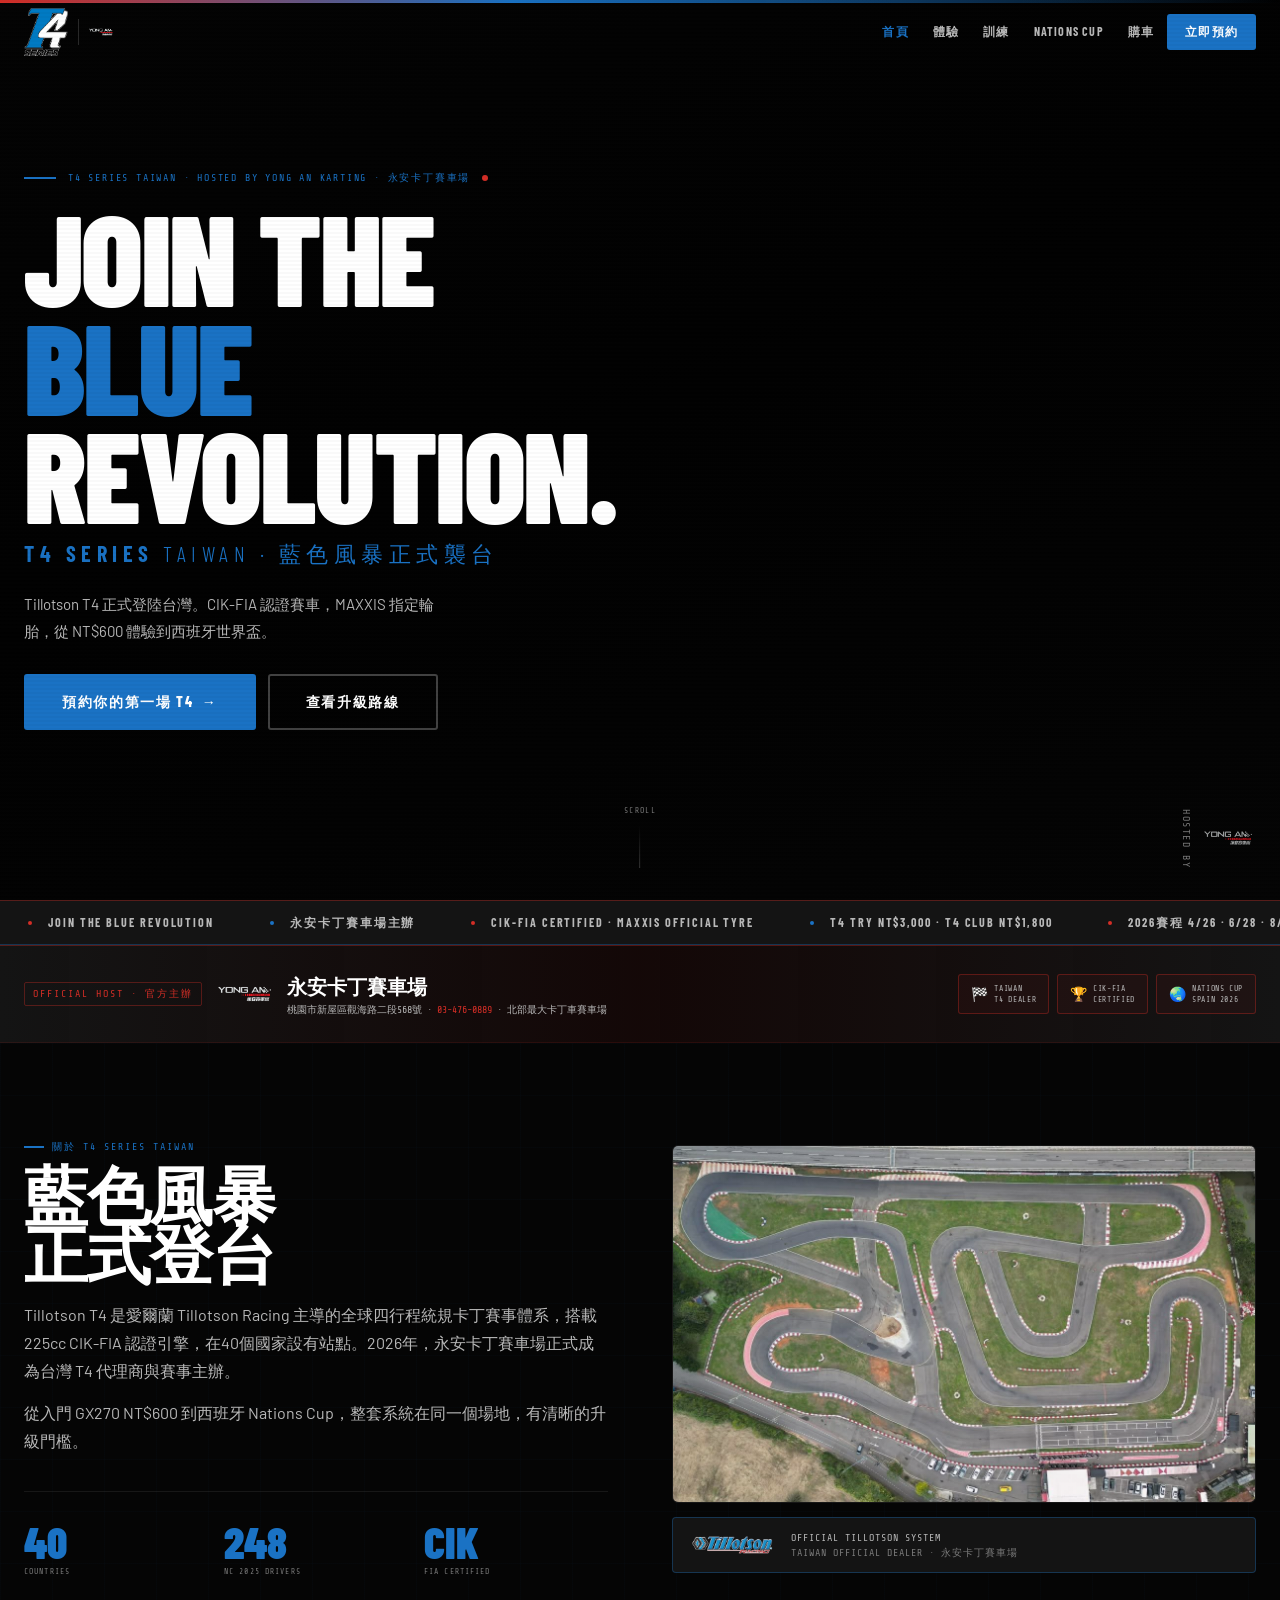
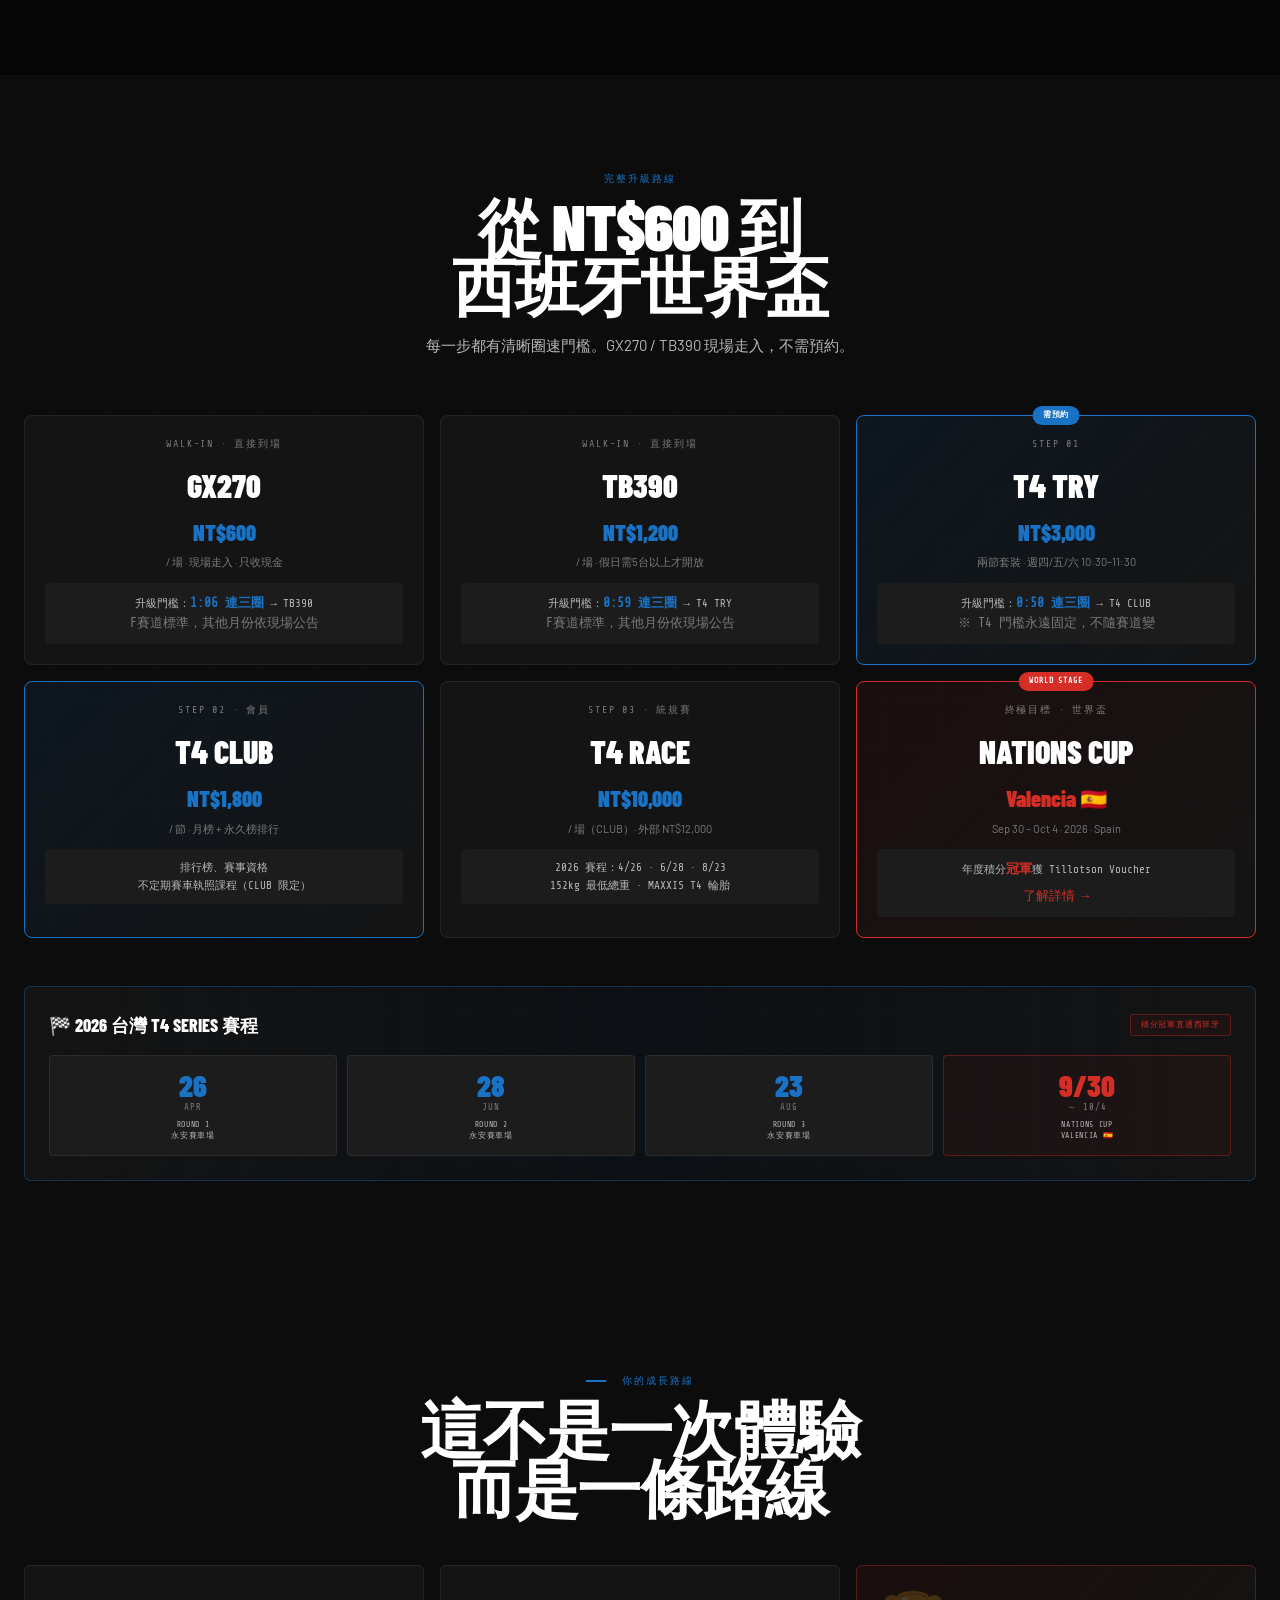
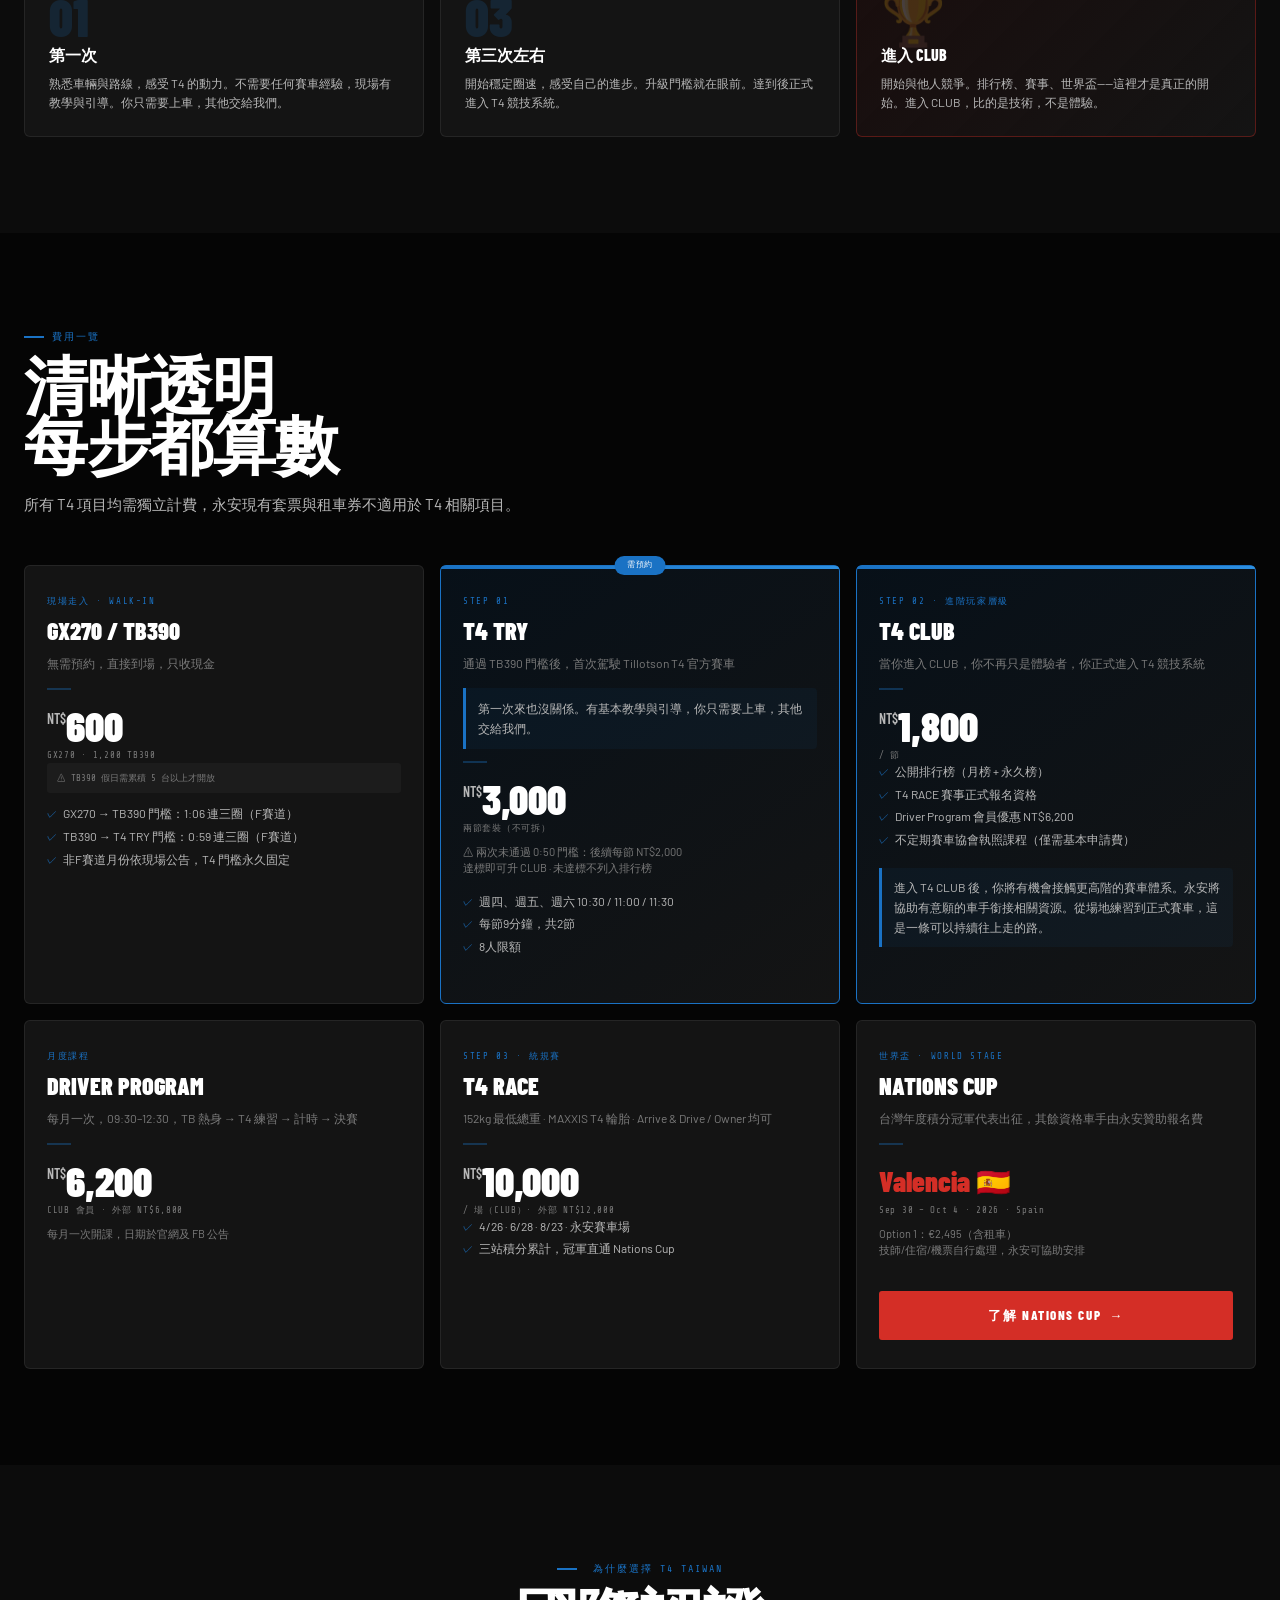
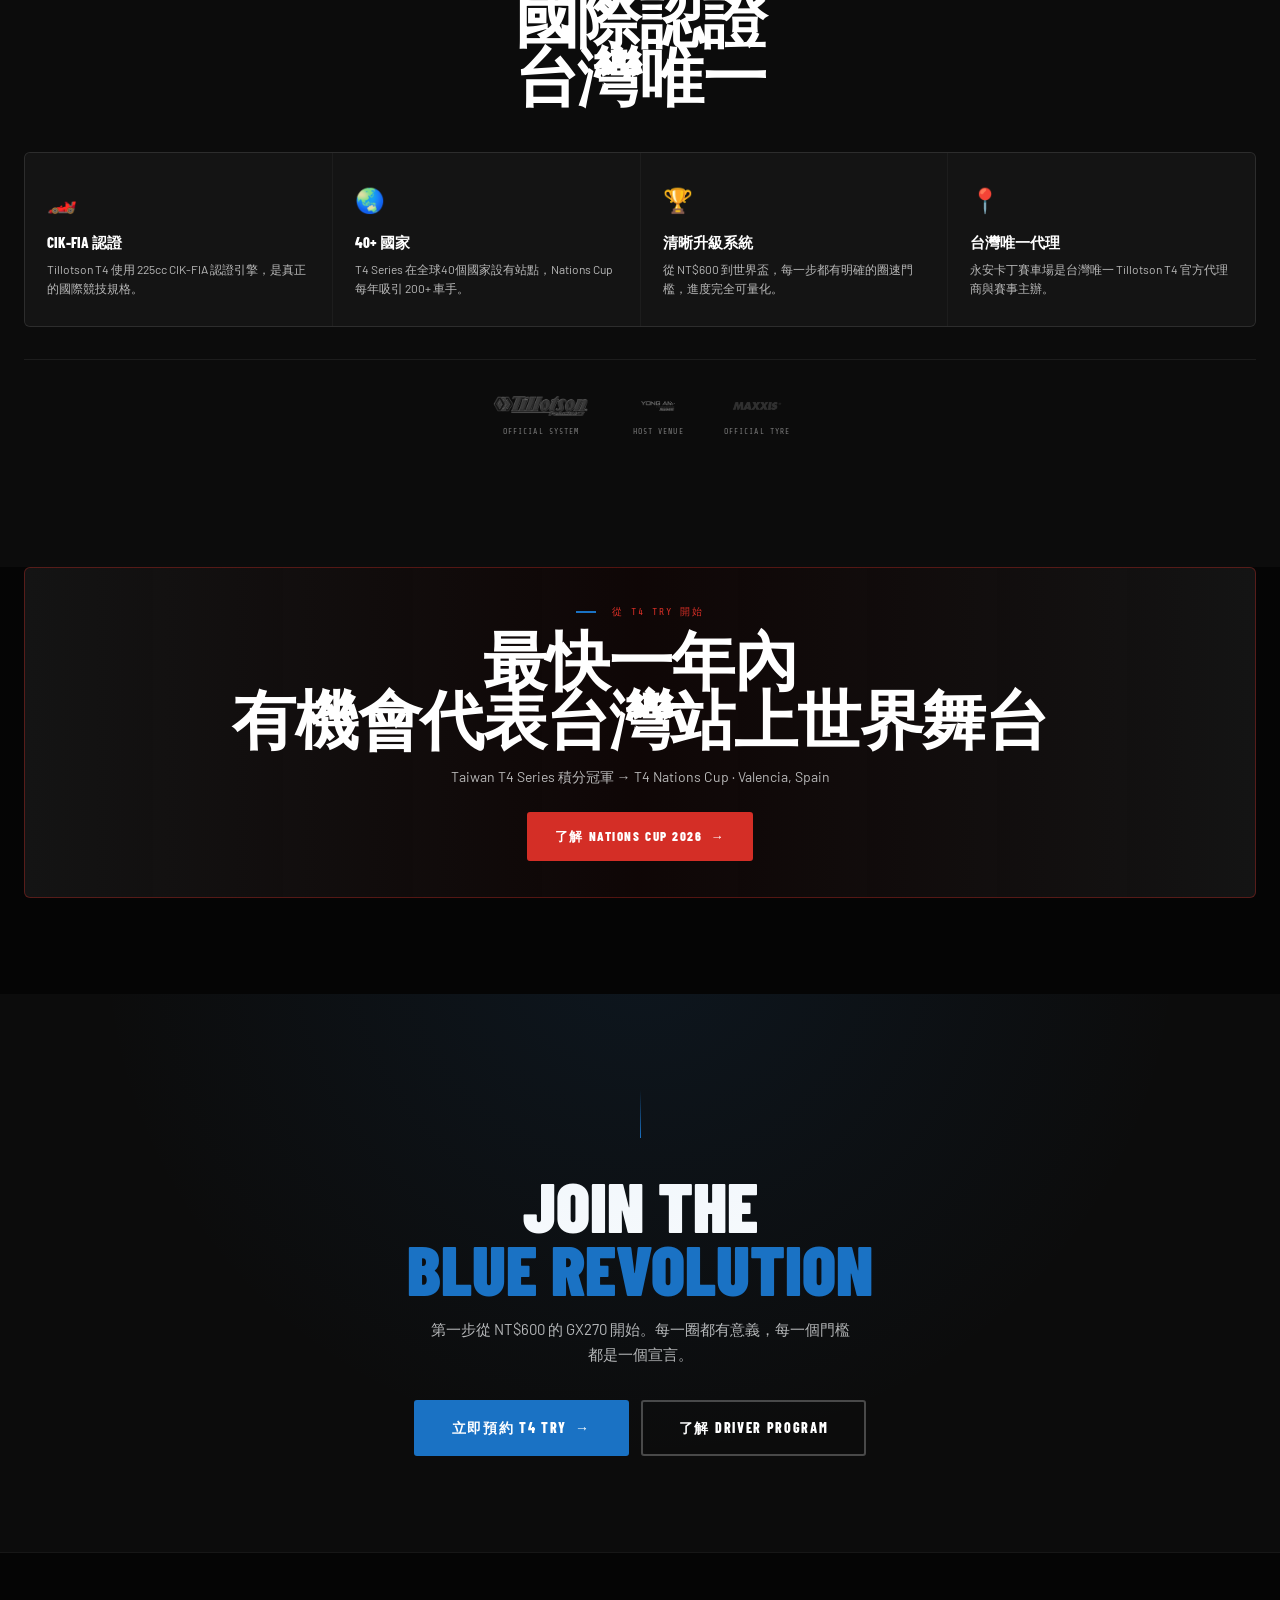
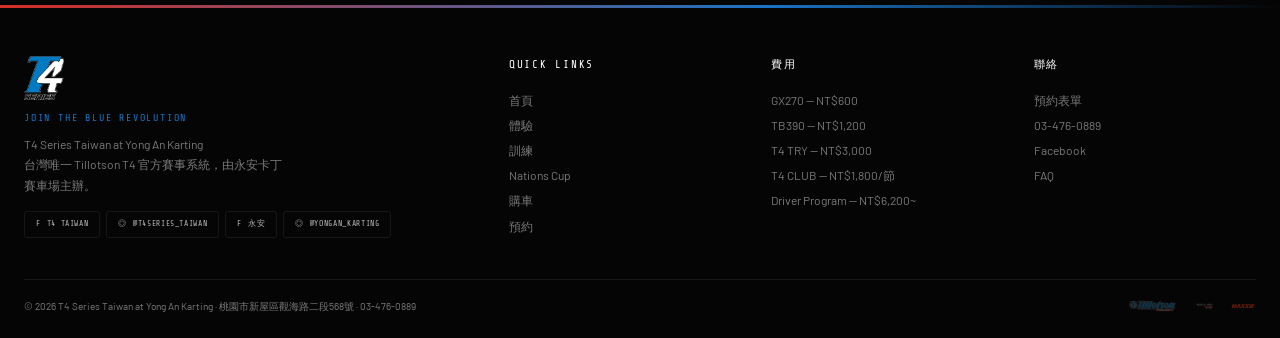
==== index.html @ 6c2631f3 "fix: improve text readability in index.html (font-size and line-height)" ====
<!DOCTYPE html> 
<html lang="zh-TW">
<head>
<meta charset="UTF-8"/>
<meta name="viewport" content="width=device-width,initial-scale=1.0"/>
<title>T4 Series Taiwan at Yong An Karting | Join the Blue Revolution</title>
<meta name="description" content="台灣唯一 Tillotson T4 官方卡丁車賽事系統，永安卡丁賽車場主辦。T4 TRY NT$3,000、T4 CLUB NT$1,800、T4 RACE 統規賽。CIK-FIA 認證，MAXXIS 指定輪胎。"/>
<meta property="og:title" content="T4 Series Taiwan | Join the Blue Revolution"/>
<meta property="og:description" content="Tillotson T4 官方卡丁車賽事系統，永安卡丁賽車場主辦。T4 TRY NT$3,000、T4 CLUB NT$1,800，三站積分冠軍直通西班牙 Nations Cup。"/>
<meta property="og:image" content="https://willysullen.github.io/T4Series-Taiwan/og-image.jpg"/>
<meta property="og:image:width" content="1280"/>
<meta property="og:image:height" content="640"/>
<meta property="og:url" content="https://willysullen.github.io/T4Series-Taiwan/"/>
<meta property="og:type" content="website"/>
<meta name="twitter:card" content="summary_large_image"/>
<meta name="twitter:image" content="https://willysullen.github.io/T4Series-Taiwan/og-image.jpg"/>
<link rel="stylesheet" href="style.css"/> 
</head>
<body>

<!-- NAV -->
<nav class="navbar" id="navbar">
  <div class="container nav-inner">
    <a href="index.html" class="nav-logo">
      <img src="t4-logo.png" alt="T4 Series"/>
      <div class="nav-logo-sep"></div>
      <div class="nav-logo-host"><img src="yongan_logo_inverted_keep_red.png" alt="Yong An"/></div>
    </a>
    <div class="nav-links">
      <a href="index.html" class="active">首頁</a>
      <a href="experience.html">體驗</a>
      <a href="academy.html">訓練</a>
      <a href="nationscup.html">Nations Cup</a>
      <a href="ownership.html">購車</a>
      <a href="contact.html" class="nav-cta">立即預約</a>
    </div>
    <button class="nav-hamburger" id="hamburger" aria-label="選單"><span></span><span></span><span></span></button>
  </div>
</nav>
<nav class="nav-mobile" id="nav-mobile">
  <a href="index.html">首頁 Home</a>
  <a href="experience.html">體驗 Experience</a>
  <a href="academy.html">訓練 Academy</a>
  <a href="nationscup.html">Nations Cup 🌏</a>
  <a href="ownership.html">購車 Ownership</a>
  <a href="contact.html" style="color:var(--blue)">立即預約 →</a>
  <div class="nav-mobile-partner">
    <img src="tillotson-logo.png" alt="Tillotson"/>
    <img src="yongan_logo_inverted_keep_red.png" alt="Yong An"/>
  </div>
</nav>

<!-- HERO -->
<section class="hero">
  <div class="hero-video-wrap">
    <iframe src="https://www.youtube.com/embed/eKnzy0lJiOk?autoplay=1&mute=1&loop=1&playlist=eKnzy0lJiOk&controls=0&showinfo=0&modestbranding=1&rel=0&iv_load_policy=3&disablekb=1&playsinline=1" allow="autoplay; encrypted-media" allowfullscreen title="T4 Series Taiwan"></iframe>
  </div>
  <div class="hero-overlay"></div>
  <div class="hero-line-top"></div>
  <div class="hero-content">
    <div class="hero-eyebrow">
      <div class="hero-eyebrow-line"></div>
      <div class="hero-eyebrow-text">T4 Series Taiwan · Hosted by Yong An Karting · 永安卡丁賽車場</div>
      <div class="hero-eyebrow-dot"></div>
    </div>
    <h1>Join the<br><span class="text-blue">Blue</span><br>Revolution.</h1>
    <div class="hero-slogan"><strong>T4 Series</strong> Taiwan · 藍色風暴正式襲台</div>
    <p class="hero-sub">Tillotson T4 正式登陸台灣。CIK-FIA 認證賽車，MAXXIS 指定輪胎，從 NT$600 體驗到西班牙世界盃。</p>
    <div class="hero-cta">
      <a href="https://forms.gle/rHUpG8XHZ5UAVDtY7" target="_blank" rel="noopener" class="btn btn-primary btn-lg btn-arrow">預約你的第一場 T4</a>
      <a href="#ladder" class="btn btn-outline btn-lg">查看升級路線</a>
    </div>
  </div>
  <div class="hero-host">
    <div class="hero-host-label">HOSTED BY</div>
    <div class="hero-host-logo"><img src="yongan_logo_inverted_keep_red.png" alt="Yong An Karting"/></div>
  </div>
  <div class="hero-scroll"><span>Scroll</span><div class="scroll-line"></div></div>
</section>

<!-- MARQUEE -->
<div class="marquee-band">
  <div class="marquee-track">
    <span class="marquee-item"><span class="marquee-dot red"></span>Join the Blue Revolution</span>
    <span class="marquee-item"><span class="marquee-dot"></span>永安卡丁賽車場主辦</span>
    <span class="marquee-item"><span class="marquee-dot red"></span>CIK-FIA Certified · MAXXIS Official Tyre</span>
    <span class="marquee-item"><span class="marquee-dot"></span>T4 TRY NT$3,000 · T4 CLUB NT$1,800</span>
    <span class="marquee-item"><span class="marquee-dot red"></span>2026賽程 4/26 · 6/28 · 8/23</span>
    <span class="marquee-item"><span class="marquee-dot"></span>Nations Cup Spain Sep 30 – Oct 4</span>
    <span class="marquee-item"><span class="marquee-dot red"></span>Join the Blue Revolution</span>
    <span class="marquee-item"><span class="marquee-dot"></span>永安卡丁賽車場主辦</span>
    <span class="marquee-item"><span class="marquee-dot red"></span>CIK-FIA Certified · MAXXIS Official Tyre</span>
    <span class="marquee-item"><span class="marquee-dot"></span>T4 TRY NT$3,000 · T4 CLUB NT$1,800</span>
    <span class="marquee-item"><span class="marquee-dot red"></span>2026賽程 4/26 · 6/28 · 8/23</span>
    <span class="marquee-item"><span class="marquee-dot"></span>Nations Cup Spain Sep 30 – Oct 4</span>
  </div>
</div>

<!-- HOST BAND -->
<div class="host-band">
  <div class="container">
    <div class="host-band-inner">
      <div class="host-band-left">
        <div class="host-band-tag">Official Host · 官方主辦</div>
        <div class="host-band-logo"><img src="yongan_logo_inverted_keep_red.png" alt="Yong An Karting"/></div>
        <div>
          <div class="host-band-info-name">永安卡丁賽車場</div>
          <div class="host-band-info-sub">桃園市新屋區觀海路二段568號 · <a href="tel:034760889">03-476-0889</a> · 北部最大卡丁車賽車場</div>
        </div>
      </div>
      <div class="host-badges">
        <div class="host-badge"><span class="host-badge-icon">🏁</span><div class="host-badge-text">Taiwan<br>T4 Dealer</div></div>
        <div class="host-badge"><span class="host-badge-icon">🏆</span><div class="host-badge-text">CIK-FIA<br>Certified</div></div>
        <div class="host-badge"><span class="host-badge-icon">🌏</span><div class="host-badge-text">Nations Cup<br>Spain 2026</div></div>
      </div>
    </div>
  </div>
</div>

<!-- ABOUT -->
<section class="section tech-bg" style="background:var(--black)">
  <div class="container">
    <div class="about-grid">
      <div class="reveal-left">
        <div class="section-label">關於 T4 Series Taiwan</div>
        <h2 class="section-title">藍色風暴<br>正式登台</h2>
        <p style="font-size:16px;color:var(--grey-lt);line-height:1.75;margin-bottom:14px">Tillotson T4 是愛爾蘭 Tillotson Racing 主導的全球四行程統規卡丁賽事體系，搭載 225cc CIK-FIA 認證引擎，在40個國家設有站點。2026年，永安卡丁賽車場正式成為台灣 T4 代理商與賽事主辦。</p>
        <p style="font-size:16px;color:var(--grey-lt);line-height:1.75">從入門 GX270 NT$600 到西班牙 Nations Cup，整套系統在同一個場地，有清晰的升級門檻。</p>
        <div class="about-stats">
          <div><div class="stat-num" data-count="40">0</div><div class="stat-label">Countries</div></div>
          <div><div class="stat-num" data-count="248">0</div><div class="stat-label">NC 2025 Drivers</div></div>
          <div><div class="stat-num">CIK</div><div class="stat-label">FIA Certified</div></div>
        </div>
      </div>
      <div class="about-visual reveal-right">
        <div class="track-frame">
          <img src="t4-track-aerial.png" alt="永安賽道空拍" loading="lazy"/>
          <div class="track-overlay"></div>
        </div>
        <div style="display:flex;align-items:center;gap:14px;margin-top:14px;padding:12px 16px;background:var(--dark-2);border:1px solid var(--bdr-b);border-radius:4px">
          <img src="tillotson-logo.png" alt="Tillotson" style="height:24px;width:auto;flex-shrink:0"/>
          <div style="font-family:var(--fm);font-size:10px;letter-spacing:.1em;text-transform:uppercase;color:var(--grey-lt);line-height:1.5">Official Tillotson System<br><span style="color:var(--grey)">Taiwan Official Dealer · 永安卡丁賽車場</span></div>
        </div>
      </div>
    </div>
  </div>
</section>

<!-- LADDER -->
<section class="ladder-section section tech-bg" id="ladder">
  <div class="container">
    <div class="ladder-header reveal">
      <div class="section-label">完整升級路線</div>
      <h2 class="section-title">從 NT$600 到<br>西班牙世界盃</h2>
      <p class="section-subtitle">每一步都有清晰圈速門檻。GX270 / TB390 現場走入，不需預約。</p>
    </div>

    <div class="ladder-grid">

      <div class="ladder-card reveal" data-delay="0">
        <div class="ladder-card-tag">Walk-in · 直接到場</div>
        <div class="ladder-card-name">GX270</div>
        <div class="ladder-card-price">NT$600</div>
        <div class="ladder-card-note">/ 場 · 現場走入 · 只收現金</div>
        <div class="ladder-card-threshold">
          升級門檻：<span class="val">1:06 連三圈</span> → TB390<br>
          <span style="font-size: 13px;color:var(--grey)">F賽道標準，其他月份依現場公告</span>
        </div>
      </div>

      <div class="ladder-card reveal" data-delay="80">
        <div class="ladder-card-tag">Walk-in · 直接到場</div>
        <div class="ladder-card-name">TB390</div>
        <div class="ladder-card-price">NT$1,200</div>
        <div class="ladder-card-note">/ 場 · 假日需5台以上才開放</div>
        <div class="ladder-card-threshold">
          升級門檻：<span class="val">0:59 連三圈</span> → T4 TRY<br>
          <span style="font-size: 13px;color:var(--grey)">F賽道標準，其他月份依現場公告</span>
        </div>
      </div>

      <div class="ladder-card featured reveal" data-delay="160">
        <div class="ladder-badge">需預約</div>
        <div class="ladder-card-tag">Step 01</div>
        <div class="ladder-card-name">T4 TRY</div>
        <div class="ladder-card-price">NT$3,000</div>
        <div class="ladder-card-note">兩節套裝 · 週四/五/六 10:30–11:30</div>
        <div class="ladder-card-threshold">
          升級門檻：<span class="val">0:50 連三圈</span> → T4 CLUB<br>
          <span style="font-size: 13px;color:var(--grey)">※ T4 門檻永遠固定，不隨賽道變</span>
        </div>
      </div>

      <div class="ladder-card featured reveal" data-delay="240">
        <div class="ladder-card-tag">Step 02 · 會員</div>
        <div class="ladder-card-name">T4 CLUB</div>
        <div class="ladder-card-price">NT$1,800</div>
        <div class="ladder-card-note">/ 節 · 月榜 + 永久榜排行</div>
        <div class="ladder-card-threshold">
          排行榜、賽事資格<br>
          不定期賽車執照課程（CLUB 限定）
        </div>
      </div>

      <div class="ladder-card reveal" data-delay="320">
        <div class="ladder-card-tag">Step 03 · 統規賽</div>
        <div class="ladder-card-name">T4 RACE</div>
        <div class="ladder-card-price">NT$10,000</div>
        <div class="ladder-card-note">/ 場（CLUB）· 外部 NT$12,000</div>
        <div class="ladder-card-threshold">
          2026 賽程：4/26 · 6/28 · 8/23<br>
          152kg 最低總重 · MAXXIS T4 輪胎
        </div>
      </div>

      <div class="ladder-card champion reveal" data-delay="400">
        <div class="ladder-badge">World Stage</div>
        <div class="ladder-card-tag">終極目標 · 世界盃</div>
        <div class="ladder-card-name">Nations Cup</div>
        <div class="ladder-card-price">Valencia 🇪🇸</div>
        <div class="ladder-card-note">Sep 30 – Oct 4 · 2026 · Spain</div>
        <div class="ladder-card-threshold">
          年度積分<span class="val">冠軍</span>獲 Tillotson Voucher<br>
          <a href="nationscup.html" style="color:var(--red);font-size: 13px;margin-top:6px;display:inline-block">了解詳情 →</a>
        </div>
      </div>

    </div>

    <!-- Race dates -->
    <div class="race-dates-band reveal">
      <div class="race-dates-head">
        <div class="race-dates-title">🏁 2026 台灣 T4 Series 賽程</div>
        <div class="race-dates-badge">積分冠軍直通西班牙</div>
      </div>
      <div class="race-dates-row">
        <div class="rdc"><div class="rdc-num">26</div><div class="rdc-month">APR</div><div class="rdc-label">Round 1<br>永安賽車場</div></div>
        <div class="rdc"><div class="rdc-num">28</div><div class="rdc-month">JUN</div><div class="rdc-label">Round 2<br>永安賽車場</div></div>
        <div class="rdc"><div class="rdc-num">23</div><div class="rdc-month">AUG</div><div class="rdc-label">Round 3<br>永安賽車場</div></div>
        <div class="rdc world"><div class="rdc-num">9/30</div><div class="rdc-month">～ 10/4</div><div class="rdc-label">Nations Cup<br>Valencia 🇪🇸</div></div>
      </div>
    </div>
  </div>
</section>

<!-- GROWTH PATH -->
<section class="section" style="background:var(--dark)">
  <div class="container">
    <div class="reveal" style="text-align:center;margin-bottom:48px">
      <div class="section-label" style="justify-content:center"><span></span>你的成長路線</div>
      <h2 class="section-title">這不是一次體驗<br>而是一條路線</h2>
    </div>
    <div class="growth-grid reveal">
      <div class="growth-card">
        <div class="growth-num">01</div>
        <div class="growth-title">第一次</div>
        <div class="growth-text">熟悉車輛與路線，感受 T4 的動力。不需要任何賽車經驗，現場有教學與引導。你只需要上車，其他交給我們。</div>
      </div>
      <div class="growth-card">
        <div class="growth-num">03</div>
        <div class="growth-title">第三次左右</div>
        <div class="growth-text">開始穩定圈速，感受自己的進步。升級門檻就在眼前。達到後正式進入 T4 競技系統。</div>
      </div>
      <div class="growth-card red-card">
        <div class="growth-num red">🏆</div>
        <div class="growth-title">進入 CLUB</div>
        <div class="growth-text">開始與他人競爭。排行榜、賽事、世界盃——這裡才是真正的開始。進入 CLUB，比的是技術，不是體驗。</div>
      </div>
    </div>
  </div>
</section>

<!-- PRICING -->
<section class="section" style="background:var(--black)" id="pricing">
  <div class="container">
    <div class="reveal">
      <div class="section-label">費用一覽</div>
      <h2 class="section-title">清晰透明<br>每步都算數</h2>
      <p class="section-subtitle">所有 T4 項目均需獨立計費，永安現有套票與租車券不適用於 T4 相關項目。</p>
    </div>

    <div class="pricing-grid">

      <!-- Walk-in -->
      <div class="price-card reveal">
        <div class="price-tier">現場走入 · Walk-in</div>
        <div class="price-name">GX270 / TB390</div>
        <div class="price-desc">無需預約，直接到場，只收現金</div>
        <div class="price-divider"></div>
        <div><span class="price-cur">NT$</span><span class="price-amount">600</span></div>
        <div class="price-per">GX270 · 1,200 TB390</div>
        <div class="walkin-note">⚠ TB390 假日需累積 5 台以上才開放</div>
        <ul class="price-list">
          <li>GX270 → TB390 門檻：1:06 連三圈（F賽道）</li>
          <li>TB390 → T4 TRY 門檻：0:59 連三圈（F賽道）</li>
          <li>非F賽道月份依現場公告，T4 門檻永久固定</li>
        </ul>
      </div>

      <!-- T4 TRY -->
      <div class="price-card featured reveal" data-delay="80">
        <div class="price-badge">需預約</div>
        <div class="price-tier">Step 01</div>
        <div class="price-name">T4 TRY</div>
        <div class="price-desc">通過 TB390 門檻後，首次駕駛 Tillotson T4 官方賽車</div>
        <div style="padding:10px 12px;background:rgba(26,114,196,.06);border-left:3px solid var(--blue);border-radius:0 4px 4px 0;margin-bottom:12px;font-size:12px;color:var(--grey-lt);line-height:1.7">
          第一次來也沒關係。有基本教學與引導，你只需要上車，其他交給我們。
        </div>
        <div class="price-divider"></div>
        <div><span class="price-cur">NT$</span><span class="price-amount">3,000</span></div>
        <div class="price-per">兩節套裝（不可拆）</div>
        <div class="price-note">⚠ 兩次未通過 0:50 門檻：後續每節 NT$2,000<br>達標即可升 CLUB · 未達標不列入排行榜</div>
        <ul class="price-list">
          <li>週四、週五、週六 10:30 / 11:00 / 11:30</li>
          <li>每節9分鐘，共2節</li>
          <li>8人限額</li>
        </ul>
      </div>

      <!-- T4 CLUB -->
      <div class="price-card featured reveal" data-delay="160">
        <div class="price-tier">Step 02 · 進階玩家層級</div>
        <div class="price-name">T4 CLUB</div>
        <div class="price-desc">當你進入 CLUB，你不再只是體驗者，你正式進入 T4 競技系統</div>
        <div class="price-divider"></div>
        <div><span class="price-cur">NT$</span><span class="price-amount">1,800</span></div>
        <div class="price-per">/ 節</div>
        <ul class="price-list">
          <li>公開排行榜（月榜 + 永久榜）</li>
          <li>T4 RACE 賽事正式報名資格</li>
          <li>Driver Program 會員優惠 NT$6,200</li>
          <li>不定期賽車協會執照課程（僅需基本申請費）</li>
        </ul>
        <div style="padding:10px 12px;background:rgba(26,114,196,.06);border-left:3px solid var(--blue);border-radius:0 4px 4px 0;font-size:12px;color:var(--grey-lt);line-height:1.65">
          進入 T4 CLUB 後，你將有機會接觸更高階的賽車體系。永安將協助有意願的車手銜接相關資源。從場地練習到正式賽車，這是一條可以持續往上走的路。
        </div>
      </div>

      <!-- Driver Program -->
      <div class="price-card reveal" data-delay="0">
        <div class="price-tier">月度課程</div>
        <div class="price-name">Driver Program</div>
        <div class="price-desc">每月一次，09:30–12:30，TB 熱身 → T4 練習 → 計時 → 決賽</div>
        <div class="price-divider"></div>
        <div><span class="price-cur">NT$</span><span class="price-amount">6,200</span></div>
        <div class="price-per">CLUB 會員 · 外部 NT$6,800</div>
        <div class="price-note">每月一次開課，日期於官網及 FB 公告</div>
      </div>

      <!-- T4 RACE -->
      <div class="price-card reveal" data-delay="80">
        <div class="price-tier">Step 03 · 統規賽</div>
        <div class="price-name">T4 RACE</div>
        <div class="price-desc">152kg 最低總重 · MAXXIS T4 輪胎 · Arrive & Drive / Owner 均可</div>
        <div class="price-divider"></div>
        <div><span class="price-cur">NT$</span><span class="price-amount">10,000</span></div>
        <div class="price-per">/ 場（CLUB）· 外部 NT$12,000</div>
        <ul class="price-list">
          <li>4/26 · 6/28 · 8/23 · 永安賽車場</li>
          <li>三站積分累計，冠軍直通 Nations Cup</li>
        </ul>
      </div>

      <!-- Nations Cup -->
      <div class="price-card champion reveal" data-delay="160">
        <div class="price-tier">世界盃 · World Stage</div>
        <div class="price-name">Nations Cup</div>
        <div class="price-desc">台灣年度積分冠軍代表出征，其餘資格車手由永安贊助報名費</div>
        <div class="price-divider"></div>
        <div style="font-family:var(--fd);font-size:28px;font-weight:900;color:var(--red)">Valencia 🇪🇸</div>
        <div class="price-per">Sep 30 – Oct 4 · 2026 · Spain</div>
        <div class="price-note">Option 1：€2,495（含租車）<br>技師/住宿/機票自行處理，永安可協助安排</div>
        <a href="nationscup.html" class="btn btn-red btn-arrow" style="margin-top:16px;width:100%;justify-content:center">了解 Nations Cup</a>
      </div>

    </div>
  </div>
</section>

<!-- TRUST -->
<section class="section" style="background:var(--dark)">
  <div class="container">
    <div class="reveal" style="text-align:center;margin-bottom:16px">
      <div class="section-label" style="justify-content:center"><span></span>為什麼選擇 T4 Taiwan</div>
      <h2 class="section-title">國際認證<br>台灣唯一</h2>
    </div>
    <div class="trust-grid reveal">
      <div class="trust-item">
        <div class="trust-icon">🏎️</div>
        <div class="trust-title">CIK-FIA 認證</div>
        <div class="trust-text">Tillotson T4 使用 225cc CIK-FIA 認證引擎，是真正的國際競技規格。</div>
      </div>
      <div class="trust-item">
        <div class="trust-icon">🌏</div>
        <div class="trust-title">40+ 國家</div>
        <div class="trust-text">T4 Series 在全球40個國家設有站點，Nations Cup 每年吸引 200+ 車手。</div>
      </div>
      <div class="trust-item">
        <div class="trust-icon">🏆</div>
        <div class="trust-title">清晰升級系統</div>
        <div class="trust-text">從 NT$600 到世界盃，每一步都有明確的圈速門檻，進度完全可量化。</div>
      </div>
      <div class="trust-item">
        <div class="trust-icon">📍</div>
        <div class="trust-title">台灣唯一代理</div>
        <div class="trust-text">永安卡丁賽車場是台灣唯一 Tillotson T4 官方代理商與賽事主辦。</div>
      </div>
    </div>
    <div class="trust-logos-row reveal">
      <div class="tl-item"><img src="tillotson-logo.png" alt="Tillotson"/><div class="tl-item-label">Official System</div></div>
      <div class="tl-item"><img src="yongan_logo_inverted_keep_red.png" alt="Yong An"/><div class="tl-item-label">Host Venue</div></div>
      <div class="tl-item"><img src="maxxis-logo.png" alt="Maxxis"/><div class="tl-item-label">Official Tyre</div></div>
    </div>
  </div>
</section>

<!-- NC MOTIVATION -->
<section class="section" style="background:var(--black);padding-top:0">
  <div class="container">
    <div style="text-align:center;padding:36px 24px;background:linear-gradient(90deg,var(--dark-2),rgba(212,46,38,.05),var(--dark-2));border:1px solid var(--bdr-r);border-radius:6px" class="reveal">
      <div class="section-label" style="justify-content:center;color:var(--red)"><span></span>從 T4 TRY 開始</div>
      <h2 class="section-title">最快一年內<br>有機會代表台灣站上世界舞台</h2>
      <p style="font-size:14px;color:var(--grey-lt);margin-bottom:24px">Taiwan T4 Series 積分冠軍 → T4 Nations Cup · Valencia, Spain</p>
      <a href="nationscup.html" class="btn btn-red btn-arrow">了解 Nations Cup 2026</a>
    </div>
  </div>
</section>

<!-- FINAL CTA -->
<section class="final-cta section">
  <div class="container">
    <div class="final-cta-top"></div>
    <div class="reveal">
      <h2>Join the<br><span class="text-blue">Blue Revolution</span></h2>
      <p>第一步從 NT$600 的 GX270 開始。每一圈都有意義，每一個門檻都是一個宣言。</p>
      <div class="final-cta-btns">
        <a href="https://forms.gle/rHUpG8XHZ5UAVDtY7" target="_blank" rel="noopener" class="btn btn-primary btn-lg btn-arrow">立即預約 T4 TRY</a>
        <a href="academy.html" class="btn btn-outline btn-lg">了解 Driver Program</a>
      </div>
    </div>
  </div>
</section>

<!-- FOOTER -->
<footer>
  <div class="footer-topbar"></div>
  <div class="container">
    <div class="footer-grid">
      <div class="footer-brand">
        <img src="t4-logo.png" alt="T4 Series"/>
        <div class="footer-slogan">JOIN THE BLUE REVOLUTION</div>
        <p>T4 Series Taiwan at Yong An Karting<br>台灣唯一 Tillotson T4 官方賽事系統，由永安卡丁賽車場主辦。</p>
        <div class="footer-socials">
          <a href="https://www.facebook.com/profile.php?id=61577334663302" class="social-btn" target="_blank" rel="noopener"><span>f</span> T4 Taiwan</a>
          <a href="https://www.instagram.com/t4series_taiwan/" class="social-btn" target="_blank" rel="noopener"><span>◎</span> @t4series_taiwan</a>
          <a href="https://www.facebook.com/Taoyuan.Yongan.Kart/" class="social-btn red" target="_blank" rel="noopener"><span>f</span> 永安</a>
          <a href="https://www.instagram.com/yongan_karting/" class="social-btn red" target="_blank" rel="noopener"><span>◎</span> @yongan_karting</a>
        </div>
      </div>
      <div class="footer-col">
        <div class="footer-col-title">Quick Links</div>
        <a href="index.html">首頁</a>
        <a href="experience.html">體驗</a>
        <a href="academy.html">訓練</a>
        <a href="nationscup.html">Nations Cup</a>
        <a href="ownership.html">購車</a>
        <a href="contact.html">預約</a>
      </div>
      <div class="footer-col">
        <div class="footer-col-title">費用</div>
        <a href="#pricing">GX270 — NT$600</a>
        <a href="#pricing">TB390 — NT$1,200</a>
        <a href="contact.html">T4 TRY — NT$3,000</a>
        <a href="contact.html">T4 CLUB — NT$1,800/節</a>
        <a href="academy.html">Driver Program — NT$6,200~</a>
      </div>
      <div class="footer-col">
        <div class="footer-col-title">聯絡</div>
        <a href="contact.html">預約表單</a>
        <a href="tel:034760889">03-476-0889</a>
        <a href="https://www.facebook.com/Taoyuan.Yongan.Kart/" target="_blank">Facebook</a>
        <a href="contact.html#faq">FAQ</a>
      </div>
    </div>
    <div class="footer-bottom">
      <div class="footer-copy">© 2026 T4 Series Taiwan at Yong An Karting · 桃園市新屋區觀海路二段568號 · 03-476-0889</div>
      <div class="footer-partner-logos">
        <a href="https://tillotson.ie/t4-series/" target="_blank" rel="noopener"><img src="tillotson-logo.png" alt="Tillotson"/></a>
        <img src="yongan_logo_inverted_keep_red.png" alt="Yong An"/>
        <img src="maxxis-logo.png" alt="Maxxis"/>
      </div>
    </div>
  </div>
</footer>
<script src="script.js"></script>
</body>
</html>
---- style.css ----
/* T4 Series Taiwan — style.css CLEAN REBUILD */
@import url('https://fonts.googleapis.com/css2?family=Barlow+Condensed:wght@300;400;600;700;800;900&family=Barlow:wght@300;400;500;600;700&family=Share+Tech+Mono&display=swap');

/* ── Variables ── */
:root {
  --black:   #050505;
  --dark:    #0c0c0c;
  --dark-2:  #141414;
  --dark-3:  #1c1c1c;
  --dark-4:  #242424;
  --blue:    #1a72c4;
  --blue-lt: #2d8fe0;
  --red:     #d42e26;
  --red-lt:  #e8473f;
  --white:   #ffffff;
  --off:     #e4e4e4;
  --grey:    #7a7a7a;
  --grey-lt: #b8b8b8;
  --bdr:     rgba(255,255,255,.07);
  --bdr-b:   rgba(26,114,196,.35);
  --bdr-r:   rgba(212,46,38,.35);
  --fd:      'Barlow Condensed', sans-serif;
  --fb:      'Barlow', sans-serif;
  --fm:      'Share Tech Mono', monospace;
  --ease:    cubic-bezier(.16,1,.3,1);
  --t:       .3s;
  --maxw:    1280px;
  --navh:    64px;
}

/* ── Reset ── */
*, *::before, *::after { box-sizing: border-box; margin: 0; padding: 0; }
html { overflow-x: hidden; scroll-behavior: smooth; }
body { overflow-x: hidden; max-width: 100vw; background: var(--black); color: var(--white); font-family: var(--fb); line-height: 1.6; -webkit-font-smoothing: antialiased; }
img { max-width: 100%; height: auto; display: block; }
a { color: inherit; text-decoration: none; }
ul { list-style: none; }
button { cursor: pointer; border: none; background: none; font-family: inherit; }
input, select, textarea { font-family: inherit; }

/* ── Scanline ── */
body::before { content: ''; position: fixed; inset: 0; background: repeating-linear-gradient(0deg,transparent,transparent 2px,rgba(0,0,0,.025) 2px,rgba(0,0,0,.025) 4px); pointer-events: none; z-index: 9999; }

/* ── Utils ── */
.container { max-width: var(--maxw); margin: 0 auto; padding: 0 24px; }
.section    { padding: 96px 0; }
.text-blue  { color: var(--blue); }
.text-red   { color: var(--red); }

/* ── Reveal animations ── */
.reveal       { opacity: 0; transform: translateY(24px); transition: opacity .7s var(--ease), transform .7s var(--ease); }
.reveal.visible { opacity: 1; transform: none; }
.reveal-left  { opacity: 0; transform: translateX(-32px); transition: opacity .7s var(--ease), transform .7s var(--ease); }
.reveal-left.visible { opacity: 1; transform: none; }
.reveal-right { opacity: 0; transform: translateX(32px); transition: opacity .7s var(--ease), transform .7s var(--ease); }
.reveal-right.visible { opacity: 1; transform: none; }

/* ══════════════════════════════════════
   NAVIGATION
══════════════════════════════════════ */
.navbar { position: fixed; top: 0; left: 0; right: 0; height: var(--navh); z-index: 1000; transition: background var(--t), box-shadow var(--t); }
.navbar.scrolled { background: rgba(5,5,5,.95); backdrop-filter: blur(20px); border-bottom: 1px solid var(--bdr); }
.nav-inner { display: flex; align-items: center; justify-content: space-between; height: var(--navh); gap: 12px; }
.nav-logo { display: flex; align-items: center; gap: 10px; flex-shrink: 0; }
.nav-logo img { height: 48px; width: auto; }
.nav-logo-sep { width: 1px; height: 26px; background: rgba(255,255,255,.15); flex-shrink: 0; }
.nav-logo-host img { height: 20px; width: auto; }
.nav-links { display: flex; align-items: center; gap: 2px; }
.nav-links a { font-family: var(--fd); font-size: 12px; font-weight: 700; letter-spacing: .1em; text-transform: uppercase; color: var(--grey-lt); padding: 7px 11px; border-radius: 3px; transition: color var(--t); white-space: nowrap; }
.nav-links a:hover, .nav-links a.active { color: var(--blue); }
.nav-cta { background: var(--blue) !important; color: var(--white) !important; padding: 8px 18px !important; border-radius: 3px !important; }
.nav-cta:hover { background: var(--blue-lt) !important; }
.nav-cta.active { color: var(--white) !important; }
.nav-hamburger { display: none; flex-direction: column; gap: 5px; padding: 8px; cursor: pointer; }
.nav-hamburger span { display: block; width: 22px; height: 2px; background: var(--white); transition: var(--t); }
.nav-hamburger.open span:nth-child(1) { transform: rotate(45deg) translate(5px,5px); }
.nav-hamburger.open span:nth-child(2) { opacity: 0; }
.nav-hamburger.open span:nth-child(3) { transform: rotate(-45deg) translate(5px,-5px); }
.nav-mobile { display: none; position: fixed; top: var(--navh); left: 0; right: 0; background: rgba(5,5,5,.98); backdrop-filter: blur(24px); padding: 20px; flex-direction: column; gap: 2px; border-bottom: 1px solid var(--bdr); z-index: 999; }
.nav-mobile.open { display: flex; }
.nav-mobile a { font-family: var(--fd); font-size: 18px; font-weight: 700; letter-spacing: .06em; text-transform: uppercase; color: var(--off); padding: 12px 0; border-bottom: 1px solid var(--bdr); transition: color var(--t); }
.nav-mobile a:last-child { border-bottom: none; }
.nav-mobile a:hover { color: var(--blue); }
.nav-mobile-partner { display: flex; align-items: center; gap: 16px; padding-top: 14px; margin-top: 6px; border-top: 1px solid var(--bdr); }
.nav-mobile-partner img { height: 22px; width: auto; filter: brightness(.55); }

/* ══════════════════════════════════════
   BUTTONS
══════════════════════════════════════ */
.btn { display: inline-flex; align-items: center; gap: 8px; font-family: var(--fd); font-size: 13px; font-weight: 800; letter-spacing: .12em; text-transform: uppercase; padding: 12px 26px; border-radius: 3px; transition: all var(--t); white-space: nowrap; cursor: pointer; flex-shrink: 0; }
.btn-primary { background: var(--blue); color: var(--white); border: 2px solid var(--blue); }
.btn-primary:hover { background: var(--blue-lt); border-color: var(--blue-lt); transform: translateY(-2px); box-shadow: 0 8px 24px rgba(26,114,196,.4); }
.btn-red { background: var(--red); color: var(--white); border: 2px solid var(--red); }
.btn-red:hover { background: var(--red-lt); transform: translateY(-2px); }
.btn-outline { background: transparent; color: var(--white); border: 2px solid rgba(255,255,255,.25); }
.btn-outline:hover { border-color: var(--white); background: rgba(255,255,255,.05); transform: translateY(-2px); }
.btn-lg { padding: 15px 36px; font-size: 14px; }
.btn-arrow::after { content: '→'; transition: transform var(--t); }
.btn-arrow:hover::after { transform: translateX(5px); }

/* ══════════════════════════════════════
   PAGE HERO (inner pages)
══════════════════════════════════════ */
.page-hero { padding: 140px 0 72px; background: var(--dark); position: relative; overflow: hidden; }
.page-hero::before { content: ''; position: absolute; top: 0; left: 0; right: 0; height: 3px; background: linear-gradient(90deg,var(--red),var(--blue),transparent); }
.page-hero::after { content: ''; position: absolute; bottom: -1px; left: 0; right: 0; height: 60px; background: linear-gradient(to bottom,transparent,var(--black)); pointer-events: none; }
.page-hero-bg { position: absolute; inset: 0; background: radial-gradient(ellipse at 65% 0%,rgba(26,114,196,.1),transparent 55%); }
.page-hero-label { font-family: var(--fm); font-size: 10px; letter-spacing: .2em; text-transform: uppercase; color: var(--blue); margin-bottom: 14px; display: flex; align-items: center; gap: 8px; }
.page-hero-label::before { content: ''; display: block; width: 20px; height: 2px; background: var(--blue); }
.page-hero h1 { font-family: var(--fd); font-size: clamp(44px,7vw,96px); font-weight: 900; line-height: .9; letter-spacing: -.02em; text-transform: uppercase; margin-bottom: 20px; }
.page-hero p { font-size: 16px; color: var(--grey-lt); max-width: 520px; line-height: 1.75; }

/* ══════════════════════════════════════
   SECTION LABELS
══════════════════════════════════════ */
.section-label { font-family: var(--fm); font-size: 10px; letter-spacing: .2em; text-transform: uppercase; color: var(--blue); margin-bottom: 10px; display: flex; align-items: center; gap: 8px; }
.section-label::before { content: ''; display: block; width: 20px; height: 2px; background: var(--blue); flex-shrink: 0; }
.section-label.red { color: var(--red); }
.section-label.red::before { background: var(--red); }
.section-title { font-family: var(--fd); font-size: clamp(34px,5vw,68px); font-weight: 900; line-height: .92; letter-spacing: -.02em; text-transform: uppercase; margin-bottom: 18px; }
.section-subtitle { font-size: 15px; color: var(--grey-lt); max-width: 520px; line-height: 1.75; }

/* ══════════════════════════════════════
   HERO
══════════════════════════════════════ */
.hero { position: relative; height: 100vh; min-height: 640px; overflow: hidden; display: flex; align-items: center; }
.hero-video-wrap { position: absolute; inset: 0; z-index: 0; background: #000; }
.hero-video-wrap iframe { position: absolute; top: 50%; left: 50%; transform: translate(-50%,-50%); width: 177.78vh; height: 100vh; min-width: 100%; min-height: 56.25vw; pointer-events: none; border: none; }
.hero-overlay { position: absolute; inset: 0; z-index: 1; background: linear-gradient(160deg,rgba(5,5,5,.78),rgba(5,5,5,.38) 45%,rgba(5,5,5,.65) 75%,rgba(5,5,5,.98)); }
.hero-line-top { position: absolute; top: 0; left: 0; right: 0; z-index: 3; height: 3px; background: linear-gradient(90deg,var(--red),var(--blue) 40%,transparent); }
.hero-content { position: relative; z-index: 2; width: 100%; padding: 0 24px; max-width: var(--maxw); margin: 0 auto; }
.hero-eyebrow { display: flex; align-items: center; gap: 12px; margin-bottom: 16px; animation: fadeUp .8s var(--ease) .2s both; }
.hero-eyebrow-line { width: 32px; height: 2px; background: var(--blue); }
.hero-eyebrow-text { font-family: var(--fm); font-size: 10px; letter-spacing: .18em; text-transform: uppercase; color: var(--blue); }
.hero-eyebrow-dot { width: 6px; height: 6px; border-radius: 50%; background: var(--red); animation: pulse 2s ease infinite; }
@keyframes pulse { 0%,100%{box-shadow:0 0 0 0 rgba(212,46,38,.7);}50%{box-shadow:0 0 0 8px rgba(212,46,38,0);} }
.hero h1 { font-family: var(--fd); font-size: clamp(56px,10vw,136px); font-weight: 900; line-height: .85; letter-spacing: -.02em; text-transform: uppercase; margin-bottom: 8px; animation: fadeUp .8s var(--ease) .35s both; }
.hero-slogan { font-family: var(--fd); font-size: clamp(13px,1.8vw,22px); font-weight: 300; letter-spacing: .25em; text-transform: uppercase; color: var(--blue); margin-bottom: 20px; animation: fadeUp .8s var(--ease) .5s both; }
.hero-sub { font-size: 15px; color: var(--grey-lt); margin-bottom: 30px; max-width: 420px; line-height: 1.75; animation: fadeUp .8s var(--ease) .65s both; }
.hero-cta { display: flex; gap: 12px; flex-wrap: wrap; animation: fadeUp .8s var(--ease) .8s both; }
.hero-host { position: absolute; bottom: 32px; right: 28px; z-index: 2; display: flex; align-items: center; gap: 10px; animation: fadeIn 1s ease 1.4s both; }
.hero-host-label { font-family: var(--fm); font-size: 10px; letter-spacing: .16em; text-transform: uppercase; color: var(--grey); writing-mode: vertical-rl; }
.hero-host-logo img { height: 40px; width: auto; filter: brightness(.7); transition: filter var(--t); }
.hero-host-logo img:hover { filter: brightness(1); }
.hero-scroll { position: absolute; bottom: 32px; left: 50%; transform: translateX(-50%); z-index: 2; display: flex; flex-direction: column; align-items: center; gap: 6px; animation: fadeIn 1s ease 1.6s both; }
.hero-scroll span { font-family: var(--fm); font-size: 8px; letter-spacing: .16em; text-transform: uppercase; color: var(--grey); }
.scroll-line { width: 1px; height: 44px; background: linear-gradient(to bottom,transparent,rgba(255,255,255,.2)); position: relative; overflow: hidden; }
.scroll-line::after { content: ''; position: absolute; top: -12px; left: 0; right: 0; height: 12px; background: var(--blue); animation: scrollDown 1.8s ease-in-out infinite; }
@keyframes scrollDown { 0%{top:-12px;opacity:1}100%{top:100%;opacity:0} }
@keyframes fadeUp { from{opacity:0;transform:translateY(22px);}to{opacity:1;transform:none;} }
@keyframes fadeIn { from{opacity:0;}to{opacity:1;} }

/* ══════════════════════════════════════
   MARQUEE
══════════════════════════════════════ */
.marquee-band { overflow: hidden; border-top: 1px solid var(--bdr-r); border-bottom: 1px solid var(--bdr-b); background: var(--dark-2); }
.marquee-track { display: flex; animation: marquee 24s linear infinite; white-space: nowrap; }
.marquee-item { display: flex; align-items: center; gap: 16px; padding: 12px 28px; font-family: var(--fd); font-size: 12px; font-weight: 700; letter-spacing: .16em; text-transform: uppercase; color: var(--grey-lt); flex-shrink: 0; }
.marquee-dot { width: 4px; height: 4px; border-radius: 50%; background: var(--blue); flex-shrink: 0; }
.marquee-dot.red { background: var(--red); }
@keyframes marquee { 0%{transform:translateX(0);}100%{transform:translateX(-50%);} }

/* ══════════════════════════════════════
   HOST BAND
══════════════════════════════════════ */
.host-band { background: linear-gradient(90deg,var(--dark-2),rgba(212,46,38,.07),var(--dark-2)); border-top: 1px solid var(--bdr-r); border-bottom: 1px solid rgba(212,46,38,.12); padding: 24px 0; }
.host-band-inner { display: flex; align-items: center; justify-content: space-between; gap: 16px; flex-wrap: wrap; }
.host-band-left { display: flex; align-items: center; gap: 16px; flex-wrap: wrap; }
.host-band-tag { font-family: var(--fm); font-size: 10px; letter-spacing: .2em; text-transform: uppercase; color: var(--red); padding: 3px 8px; border: 1px solid var(--bdr-r); border-radius: 2px; }
.host-band-logo img { height: 44px; width: auto; }
.host-band-info-name { font-family: var(--fd); font-size: 20px; font-weight: 900; text-transform: uppercase; }
.host-band-info-sub { font-family: var(--fm); font-size: 10px; color: var(--grey-lt); }
.host-band-info-sub a { color: var(--red); transition: color var(--t); }
.host-badges { display: flex; gap: 8px; }
.host-badge { display: flex; align-items: center; gap: 6px; padding: 8px 12px; background: rgba(212,46,38,.06); border: 1px solid var(--bdr-r); border-radius: 3px; }
.host-badge-icon { font-size: 14px; }
.host-badge-text { font-family: var(--fm); font-size: 8px; letter-spacing: .08em; text-transform: uppercase; color: var(--grey-lt); line-height: 1.4; }

/* ══════════════════════════════════════
   ABOUT
══════════════════════════════════════ */
.about-grid { display: grid; grid-template-columns: 1fr 1fr; gap: 64px; align-items: center; }
.about-stats { display: grid; grid-template-columns: repeat(3,1fr); gap: 16px; margin-top: 36px; padding-top: 28px; border-top: 1px solid var(--bdr); }
.stat-num { font-family: var(--fd); font-size: 44px; font-weight: 900; color: var(--blue); line-height: 1; }
.stat-label { font-family: var(--fm); font-size: 8px; letter-spacing: .14em; text-transform: uppercase; color: var(--grey); margin-top: 2px; }
.track-frame { border-radius: 6px; overflow: hidden; border: 1px solid var(--bdr); position: relative; }
.track-frame img { width: 100%; height: auto; }
.track-overlay { position: absolute; inset: 0; background: linear-gradient(135deg,rgba(26,114,196,.06),rgba(212,46,38,.04)); pointer-events: none; }

/* ══════════════════════════════════════
   LADDER (upgrade path)
   Cards in a responsive grid
══════════════════════════════════════ */
.ladder-section { background: var(--dark); position: relative; overflow: hidden; }
.ladder-header { text-align: center; margin-bottom: 56px; }
.ladder-header .section-label { justify-content: center; }
.ladder-header .section-label::before { display: none; }
.ladder-header .section-subtitle { margin: 0 auto; }

/* The grid: 3 on desktop */
.ladder-grid {
  display: grid;
  grid-template-columns: repeat(3, 1fr);
  gap: 16px;
}

.ladder-card {
  background: var(--dark-2);
  border: 1px solid var(--bdr);
  border-radius: 8px;
  padding: 20px;
  text-align: center;
  position: relative;
  transition: border-color var(--t), transform var(--t);
}
.ladder-card:hover { border-color: var(--bdr-b); transform: translateY(-3px); }
.ladder-card.featured { border-color: var(--blue); background: linear-gradient(135deg,rgba(26,114,196,.1),var(--dark-2)); }
.ladder-card.champion { border-color: var(--red); background: linear-gradient(135deg,rgba(212,46,38,.08),var(--dark-2)); }
.ladder-card-tag { font-family: var(--fm); font-size: 10px; letter-spacing: .18em; text-transform: uppercase; color: var(--grey); margin-bottom: 8px; }
.ladder-card-name { font-family: var(--fd); font-size: 32px; font-weight: 900; text-transform: uppercase; margin-bottom: 4px; }
.ladder-card-price { font-family: var(--fd); font-size: 22px; font-weight: 900; color: var(--blue); margin-bottom: 4px; }
.champion .ladder-card-price { color: var(--red); }
.ladder-card-note { font-size: 11px; color: var(--grey); line-height: 1.5; margin-bottom: 12px; }
.ladder-card-threshold { background: var(--dark-3); border-radius: 4px; padding: 10px 12px; font-family: var(--fm); font-size: 11px; color: var(--grey-lt); line-height: 1.6; }
.ladder-card-threshold .val { color: var(--blue); font-weight: 700; font-size: 13px; }
.champion .ladder-card-threshold .val { color: var(--red); }
.ladder-badge { position: absolute; top: -10px; left: 50%; transform: translateX(-50%); background: var(--blue); color: var(--white); font-family: var(--fm); font-size: 8px; font-weight: 700; letter-spacing: .12em; text-transform: uppercase; padding: 3px 10px; border-radius: 20px; white-space: nowrap; }
.champion .ladder-badge { background: var(--red); }

/* Race dates */
.race-dates-band { margin-top: 48px; padding: 24px; background: linear-gradient(90deg,var(--dark-2),rgba(26,114,196,.05),var(--dark-2)); border: 1px solid var(--bdr-b); border-radius: 6px; }
.race-dates-head { display: flex; align-items: center; justify-content: space-between; gap: 12px; margin-bottom: 16px; flex-wrap: wrap; }
.race-dates-title { font-family: var(--fd); font-size: 18px; font-weight: 800; text-transform: uppercase; }
.race-dates-badge { font-family: var(--fm); font-size: 8px; letter-spacing: .1em; text-transform: uppercase; color: var(--red); padding: 4px 10px; background: rgba(212,46,38,.06); border: 1px solid var(--bdr-r); border-radius: 3px; }
.race-dates-row { display: grid; grid-template-columns: repeat(4,1fr); gap: 10px; }
.rdc { background: var(--dark-3); border-radius: 4px; padding: 14px; text-align: center; border: 1px solid var(--bdr); }
.rdc.world { border-color: var(--bdr-r); background: rgba(212,46,38,.05); }
.rdc-num { font-family: var(--fd); font-size: 30px; font-weight: 900; color: var(--blue); line-height: 1; }
.rdc.world .rdc-num { color: var(--red); }
.rdc-month { font-family: var(--fm); font-size: 9px; letter-spacing: .1em; text-transform: uppercase; color: var(--grey); }
.rdc-label { font-family: var(--fm); font-size: 8px; letter-spacing: .08em; text-transform: uppercase; color: var(--grey-lt); margin-top: 4px; line-height: 1.4; }

/* ══════════════════════════════════════
   PRICING
══════════════════════════════════════ */
.pricing-grid { display: grid; grid-template-columns: repeat(3,1fr); gap: 16px; margin-top: 48px; }
.price-card { background: var(--dark-2); border: 1px solid var(--bdr); border-radius: 6px; padding: 28px 22px; transition: border-color var(--t), transform var(--t); position: relative; }
.price-card:hover { border-color: var(--bdr-b); transform: translateY(-3px); }
.price-card.featured { border-color: var(--blue); background: linear-gradient(145deg,rgba(26,114,196,.1),var(--dark-2)); }
.price-card.featured::before { content: ''; position: absolute; top: 0; left: 0; right: 0; height: 3px; background: linear-gradient(90deg,var(--blue),var(--blue-lt)); border-radius: 6px 6px 0 0; }
.price-badge { position: absolute; top: -10px; left: 50%; transform: translateX(-50%); background: var(--blue); color: var(--white); font-family: var(--fm); font-size: 8px; letter-spacing: .12em; text-transform: uppercase; padding: 3px 12px; border-radius: 20px; white-space: nowrap; }
.price-tier { font-family: var(--fm); font-size: 9px; letter-spacing: .18em; text-transform: uppercase; color: var(--blue); margin-bottom: 4px; }
.price-name { font-family: var(--fd); font-size: 24px; font-weight: 900; text-transform: uppercase; margin-bottom: 3px; }
.price-desc { font-size: 12px; color: var(--grey); margin-bottom: 16px; line-height: 1.5; }
.price-divider { width: 24px; height: 2px; background: var(--bdr-b); margin-bottom: 14px; }
.price-cur { font-family: var(--fd); font-size: 14px; font-weight: 600; color: var(--grey-lt); vertical-align: top; margin-top: 4px; display: inline-block; }
.price-amount { font-family: var(--fd); font-size: 42px; font-weight: 900; line-height: 1; }
.price-per { font-family: var(--fm); font-size: 9px; color: var(--grey); letter-spacing: .08em; }
.price-note { font-size: 11px; color: var(--grey); margin: 8px 0 16px; line-height: 1.5; }
.price-list { display: flex; flex-direction: column; gap: 6px; margin-bottom: 20px; }
.price-list li { display: flex; align-items: flex-start; gap: 6px; font-size: 12px; color: var(--grey-lt); line-height: 1.4; }
.price-list li::before { content: '✓'; color: var(--blue); font-size: 10px; flex-shrink: 0; margin-top: 1px; }
.walkin-note { font-family: var(--fm); font-size: 9px; color: var(--grey); padding: 8px 10px; background: var(--dark-3); border-radius: 3px; margin-bottom: 12px; }

/* ══════════════════════════════════════
   TRUST
══════════════════════════════════════ */
.trust-grid { display: grid; grid-template-columns: repeat(4,1fr); gap: 1px; background: var(--bdr); border: 1px solid var(--bdr); border-radius: 6px; overflow: hidden; margin-top: 48px; }
.trust-item { background: var(--dark-2); padding: 28px 22px; transition: background var(--t); }
.trust-item:hover { background: var(--dark-3); }
.trust-icon { font-size: 24px; margin-bottom: 10px; }
.trust-title { font-family: var(--fd); font-size: 15px; font-weight: 800; text-transform: uppercase; margin-bottom: 6px; }
.trust-text { font-size: 12px; color: var(--grey-lt); line-height: 1.6; }
.trust-logos-row { display: flex; align-items: center; justify-content: center; gap: 40px; flex-wrap: wrap; padding: 32px 0; border-top: 1px solid var(--bdr); margin-top: 32px; }
.tl-item { display: flex; flex-direction: column; align-items: center; gap: 6px; }
.tl-item img { height: 28px; width: auto; filter: brightness(.45) saturate(0); transition: filter var(--t); }
.tl-item img:hover { filter: brightness(.85) saturate(1); }
.tl-item-label { font-family: var(--fm); font-size: 8px; letter-spacing: .14em; text-transform: uppercase; color: var(--grey); }

/* ══════════════════════════════════════
   GROWTH PATH
══════════════════════════════════════ */
.growth-grid { display: grid; grid-template-columns: repeat(3,1fr); gap: 16px; margin-top: 48px; }
.growth-card { background: var(--dark-2); border: 1px solid var(--bdr); border-radius: 6px; padding: 24px; transition: all var(--t); }
.growth-card:hover { border-color: var(--bdr-b); transform: translateY(-3px); }
.growth-card.red-card { background: linear-gradient(135deg,rgba(212,46,38,.07),var(--dark-2)); border-color: var(--bdr-r); }
.growth-num { font-family: var(--fd); font-size: 52px; font-weight: 900; color: rgba(26,114,196,.18); line-height: 1; }
.growth-num.red { color: rgba(212,46,38,.2); }
.growth-title { font-family: var(--fd); font-size: 16px; font-weight: 800; text-transform: uppercase; margin-bottom: 6px; }
.growth-text { font-size: 12px; color: var(--grey-lt); line-height: 1.6; }

/* ══════════════════════════════════════
   FINAL CTA
══════════════════════════════════════ */
.final-cta { background: var(--dark); text-align: center; position: relative; overflow: hidden; }
.final-cta::before { content: ''; position: absolute; inset: 0; background: radial-gradient(ellipse at 50% -10%,rgba(26,114,196,.1),transparent 60%); }
.final-cta-top { width: 1px; height: 48px; background: linear-gradient(to bottom,transparent,var(--blue)); margin: 0 auto 36px; }
.final-cta h2 { font-family: var(--fd); font-size: clamp(36px,5.5vw,76px); font-weight: 900; text-transform: uppercase; line-height: .9; margin-bottom: 16px; }
.final-cta p { font-size: 15px; color: var(--grey-lt); max-width: 420px; margin: 0 auto 32px; line-height: 1.7; }
.final-cta-btns { display: flex; gap: 12px; justify-content: center; flex-wrap: wrap; }

/* ══════════════════════════════════════
   GALLERY (experience page)
══════════════════════════════════════ */
.gallery-grid {
  display: grid;
  grid-template-columns: repeat(3,1fr);
  grid-template-rows: repeat(2,260px);
  gap: 10px;
  margin-top: 48px;
  border-radius: 6px;
  overflow: hidden;
}
.gallery-cell { position: relative; overflow: hidden; background: var(--dark-3); border-radius: 6px; }
.gallery-inner { position: absolute; inset: 0; overflow: hidden; }
.gallery-inner img { width: 100%; height: 100%; object-fit: cover; transition: transform .6s var(--ease); }
.gallery-cell:hover .gallery-inner img { transform: scale(1.05); }
.gallery-shade { position: absolute; inset: 0; background: linear-gradient(to top,rgba(5,5,5,.82),transparent 55%); }
.gallery-info { position: absolute; bottom: 12px; left: 14px; right: 14px; z-index: 1; }
.gallery-cat { font-family: var(--fm); font-size: 8px; letter-spacing: .18em; text-transform: uppercase; color: var(--blue); margin-bottom: 2px; }
.gallery-title { font-family: var(--fd); font-size: 13px; font-weight: 700; text-transform: uppercase; }
.video-wrap { position: relative; padding-bottom: 56.25%; height: 0; overflow: hidden; border-radius: 6px; border: 1px solid var(--bdr); margin-top: 40px; }
.video-wrap iframe { position: absolute; top: 0; left: 0; width: 100%; height: 100%; border: none; }

/* ══════════════════════════════════════
   ACADEMY
══════════════════════════════════════ */
.timeline { position: relative; margin-top: 48px; padding-left: 36px; }
.timeline::before { content: ''; position: absolute; left: 8px; top: 12px; bottom: 0; width: 2px; background: linear-gradient(to bottom,var(--red),var(--blue) 40%,rgba(26,114,196,.15)); }
.tl-step { position: relative; margin-bottom: 36px; }
.tl-step:last-child { margin-bottom: 0; }
.tl-dot { position: absolute; left: -36px; top: 3px; width: 16px; height: 16px; border-radius: 50%; border: 3px solid var(--blue); background: var(--dark); }
.tl-dot.filled { background: var(--blue); }
.tl-dot.red { border-color: var(--red) !important; }
.tl-dot.red.filled { background: var(--red) !important; }
.tl-phase { font-family: var(--fm); font-size: 11px; letter-spacing: .18em; text-transform: uppercase; color: var(--blue); margin-bottom: 4px; }
.tl-phase.red { color: var(--red); }
.tl-title { font-family: var(--fd); font-size: 20px; font-weight: 800; text-transform: uppercase; margin-bottom: 6px; }
.tl-desc { font-size: 14px; color: var(--grey-lt); line-height: 1.75; max-width: 580px; }
.tl-note { display: inline-block; margin-top: 8px; font-family: var(--fm); font-size: 11px; color: var(--grey); padding: 3px 8px; background: var(--dark-3); border-radius: 3px; }

.who-grid { display: grid; grid-template-columns: repeat(3,1fr); gap: 16px; margin-top: 48px; }
.who-card { background: var(--dark-2); border: 1px solid var(--bdr); border-radius: 6px; padding: 22px; text-align: center; transition: all var(--t); }
.who-card:hover { border-color: var(--bdr-b); transform: translateY(-3px); }
.who-icon { font-size: 30px; margin-bottom: 10px; }
.who-title { font-family: var(--fd); font-size: 16px; font-weight: 800; text-transform: uppercase; margin-bottom: 6px; }
.who-text { font-size: 12px; color: var(--grey-lt); line-height: 1.6; }

.program-cards { display: grid; grid-template-columns: 1fr 1fr; gap: 16px; margin-top: 48px; }
.program-card { background: var(--dark-2); border: 1px solid var(--bdr); border-radius: 6px; padding: 28px; transition: border-color var(--t); }
.program-card.primary { border-color: var(--bdr-b); background: linear-gradient(135deg,var(--dark-2),rgba(26,114,196,.06)); }
.program-icon { font-size: 28px; margin-bottom: 10px; }
.program-title { font-family: var(--fd); font-size: 22px; font-weight: 900; text-transform: uppercase; margin-bottom: 4px; }
.program-price { font-family: var(--fd); font-size: 20px; font-weight: 800; color: var(--blue); margin-bottom: 10px; }
.program-desc { font-size: 14px; color: var(--grey-lt); line-height: 1.7; margin-bottom: 16px; }
.program-list { display: flex; flex-direction: column; gap: 8px; }
.program-list li { display: flex; align-items: flex-start; gap: 8px; font-size: 13px; color: var(--grey-lt); }
.program-list li::before { content: '▸'; color: var(--blue); flex-shrink: 0; }

/* ══════════════════════════════════════
   OWNERSHIP
══════════════════════════════════════ */
.ownership-grid { display: grid; grid-template-columns: 1fr 1fr; gap: 48px; align-items: center; margin-top: 48px; }
.why-grid { display: grid; grid-template-columns: repeat(3,1fr); gap: 16px; margin-top: 48px; }
.why-card { background: var(--dark-2); border: 1px solid var(--bdr); border-radius: 6px; padding: 24px; transition: all var(--t); }
.why-card:hover { border-color: var(--bdr-b); transform: translateY(-3px); }
.why-num { font-family: var(--fd); font-size: 52px; font-weight: 900; color: rgba(26,114,196,.18); line-height: 1; }
.why-title { font-family: var(--fd); font-size: 16px; font-weight: 800; text-transform: uppercase; margin-bottom: 6px; }
.why-text { font-size: 12px; color: var(--grey-lt); line-height: 1.6; }
.races-grid { display: grid; grid-template-columns: repeat(3,1fr); gap: 16px; margin-top: 48px; }
.race-card { background: var(--dark-2); border: 1px solid var(--bdr); border-radius: 6px; padding: 22px; transition: all var(--t); }
.race-card:hover { border-color: var(--bdr-b); }
.race-region { font-family: var(--fm); font-size: 9px; letter-spacing: .18em; text-transform: uppercase; color: var(--blue); margin-bottom: 4px; }
.race-name { font-family: var(--fd); font-size: 18px; font-weight: 800; text-transform: uppercase; margin-bottom: 6px; }
.race-desc { font-size: 12px; color: var(--grey-lt); line-height: 1.6; margin-bottom: 10px; }
.race-note { font-family: var(--fm); font-size: 9px; color: var(--grey); padding-top: 10px; border-top: 1px solid var(--bdr); }

/* ══════════════════════════════════════
   CONTACT
══════════════════════════════════════ */
.contact-grid { display: grid; grid-template-columns: 1fr 1.3fr; gap: 48px; align-items: start; margin-top: 48px; }
.contact-title { font-family: var(--fd); font-size: 20px; font-weight: 800; text-transform: uppercase; margin-bottom: 16px; }
.c-method { display: flex; align-items: flex-start; gap: 12px; padding: 14px; background: var(--dark-2); border: 1px solid var(--bdr); border-radius: 6px; margin-bottom: 8px; transition: all var(--t); text-decoration: none; color: inherit; }
.c-method:hover { border-color: var(--bdr-b); }
.c-method-icon { width: 38px; height: 38px; background: rgba(26,114,196,.1); border-radius: 6px; display: flex; align-items: center; justify-content: center; font-size: 16px; flex-shrink: 0; }
.c-method-label { font-family: var(--fm); font-size: 8px; letter-spacing: .14em; text-transform: uppercase; color: var(--grey); margin-bottom: 2px; }
.c-method-val { font-family: var(--fd); font-size: 16px; font-weight: 700; }
.c-method-note { font-size: 11px; color: var(--grey); margin-top: 1px; }
.c-info-box { padding: 14px; background: var(--dark-2); border: 1px solid var(--bdr); border-radius: 6px; margin-top: 8px; }
.c-info-label { font-family: var(--fm); font-size: 8px; letter-spacing: .14em; text-transform: uppercase; color: var(--grey); margin-bottom: 6px; }
.c-info-val { font-size: 13px; color: var(--grey-lt); line-height: 1.65; }
.contact-form-wrap { background: var(--dark-2); border: 1px solid var(--bdr); border-radius: 6px; padding: 32px; }
.form-title { font-family: var(--fd); font-size: 20px; font-weight: 800; text-transform: uppercase; margin-bottom: 20px; }
.form-group { margin-bottom: 14px; }
.form-row { display: grid; grid-template-columns: 1fr 1fr; gap: 12px; }
label { display: block; font-family: var(--fm); font-size: 9px; font-weight: 600; letter-spacing: .14em; text-transform: uppercase; color: var(--grey-lt); margin-bottom: 5px; }
input, select, textarea { width: 100%; background: var(--dark-3); border: 1px solid var(--bdr); border-radius: 3px; padding: 10px 12px; color: var(--white); font-size: 14px; transition: border-color var(--t), box-shadow var(--t); outline: none; -webkit-appearance: none; }
input:focus, select:focus, textarea:focus { border-color: var(--blue); box-shadow: 0 0 0 3px rgba(26,114,196,.12); }
select { cursor: pointer; }
select option { background: var(--dark-3); }
textarea { resize: vertical; min-height: 90px; }
.faq-cats { display: flex; gap: 6px; flex-wrap: wrap; margin-bottom: 32px; }
.faq-cat-btn { font-family: var(--fm); font-size: 9px; letter-spacing: .1em; text-transform: uppercase; padding: 7px 13px; border-radius: 3px; border: 1px solid var(--bdr); color: var(--grey-lt); background: transparent; cursor: pointer; transition: all var(--t); }
.faq-cat-btn:hover, .faq-cat-btn.active { border-color: var(--blue); color: var(--blue); background: rgba(26,114,196,.08); }
.faq-group { display: none; }
.faq-group.active { display: block; }
.faq-item { border-bottom: 1px solid var(--bdr); }
.faq-q { width: 100%; text-align: left; padding: 18px 0; display: flex; align-items: center; justify-content: space-between; gap: 14px; cursor: pointer; background: none; border: none; color: var(--white); font-family: var(--fb); font-size: 15px; font-weight: 500; transition: color var(--t); }
.faq-q:hover { color: var(--blue); }
.faq-icon { width: 22px; height: 22px; border-radius: 50%; border: 1px solid var(--bdr); display: flex; align-items: center; justify-content: center; font-size: 14px; flex-shrink: 0; color: var(--grey-lt); transition: all var(--t); }
.faq-item.open .faq-icon { border-color: var(--blue); color: var(--blue); transform: rotate(45deg); }
.faq-a { max-height: 0; overflow: hidden; transition: max-height .4s ease; }
.faq-a-inner { font-size: 14px; color: var(--grey-lt); line-height: 1.8; padding-bottom: 18px; max-width: 680px; }

/* ══════════════════════════════════════
   NATIONS CUP
══════════════════════════════════════ */
.nc-stats-grid { display: grid; grid-template-columns: repeat(4,1fr); gap: 1px; background: var(--bdr); border: 1px solid var(--bdr); border-radius: 6px; overflow: hidden; margin-bottom: 56px; }
.nc-qualify-grid { display: grid; grid-template-columns: 1fr 1fr; gap: 40px; align-items: start; }

/* ══════════════════════════════════════
   FOOTER
══════════════════════════════════════ */
footer { background: var(--black); border-top: 1px solid var(--bdr); padding: 52px 0 24px; }
.footer-topbar { height: 3px; background: linear-gradient(90deg,var(--red),var(--blue) 60%,transparent); margin-bottom: 48px; }
.footer-grid { display: grid; grid-template-columns: 2fr 1fr 1fr 1fr; gap: 40px; margin-bottom: 40px; }
.footer-brand img { height: 44px; margin-bottom: 10px; }
.footer-slogan { font-family: var(--fm); font-size: 10px; letter-spacing: .18em; text-transform: uppercase; color: var(--blue); margin-bottom: 8px; }
.footer-brand p { font-size: 12px; color: var(--grey); line-height: 1.7; max-width: 260px; margin-bottom: 16px; }
.footer-socials { display: flex; gap: 6px; flex-wrap: wrap; }
.social-btn { display: flex; align-items: center; gap: 6px; padding: 6px 11px; border: 1px solid var(--bdr); border-radius: 3px; font-family: var(--fm); font-size: 8px; letter-spacing: .08em; text-transform: uppercase; color: var(--grey-lt); transition: all var(--t); }
.social-btn:hover { border-color: var(--blue); color: var(--blue); }
.social-btn.red:hover { border-color: var(--red); color: var(--red); }
.footer-col-title { font-family: var(--fm); font-size: 11px; letter-spacing: .16em; text-transform: uppercase; color: var(--white); margin-bottom: 14px; }
.footer-col a { display: block; font-size: 12px; color: var(--grey); padding: 3px 0; transition: color var(--t); }
.footer-col a:hover { color: var(--white); }
.footer-bottom { padding-top: 18px; border-top: 1px solid var(--bdr); display: flex; align-items: center; justify-content: space-between; flex-wrap: wrap; gap: 10px; }
.footer-copy { font-size: 10px; color: var(--grey); }
.footer-partner-logos { display: flex; align-items: center; gap: 18px; }
.footer-partner-logos img { height: 14px; width: auto; filter: brightness(.35); transition: filter var(--t); }
.footer-partner-logos img:hover { filter: brightness(.7); }

/* ══════════════════════════════════════
   TECH BG
══════════════════════════════════════ */
.tech-bg { position: relative; overflow: hidden; }
.tech-bg::after { content: ''; position: absolute; inset: 0; background-image: linear-gradient(rgba(26,114,196,.025) 1px,transparent 1px),linear-gradient(90deg,rgba(26,114,196,.025) 1px,transparent 1px); background-size: 52px 52px; pointer-events: none; z-index: 0; }
.tech-bg > * { position: relative; z-index: 1; }

/* ══════════════════════════════════════
   RESPONSIVE — ONE CLEAN BLOCK
══════════════════════════════════════ */

/* Tablet: 1024px */
@media (max-width: 1024px) {
  .trust-grid { grid-template-columns: repeat(2,1fr); }
  .footer-grid { grid-template-columns: 1fr 1fr; gap: 28px; }
  .ladder-grid { grid-template-columns: repeat(3,1fr); }
  .race-dates-row { grid-template-columns: repeat(2,1fr); }
}

/* Tablet: 900px */
@media (max-width: 900px) {
  .about-grid { grid-template-columns: 1fr; gap: 28px; }
  .about-visual { order: -1; }
  .ownership-grid { grid-template-columns: 1fr; gap: 28px; }
  .contact-grid { grid-template-columns: 1fr; gap: 24px; }
  .nc-qualify-grid { grid-template-columns: 1fr; gap: 24px; }
  .pricing-grid { grid-template-columns: 1fr; }
  .ladder-grid { grid-template-columns: repeat(2,1fr); }
}

/* Mobile: 768px */
@media (max-width: 768px) {
  :root { --navh: 58px; }

  /* Nav */
  .nav-links { display: none; }
  .nav-hamburger { display: flex; }
  .nav-logo-sep, .nav-logo-host { display: none; }

  /* Sections */
  .section { padding: 52px 0; }
  .container { padding: 0 16px; }

  /* Typography */
  .section-title { font-size: clamp(26px, 7.5vw, 44px); }
  .page-hero h1 { font-size: clamp(34px, 10vw, 56px); }
  .page-hero { padding: 88px 0 40px; }

  /* Hero */
  .hero { min-height: 100svh; }
  .hero h1 { font-size: clamp(40px, 12vw, 68px); }
  .hero-slogan { font-size: 11px; letter-spacing: .08em; }
  .hero-sub { font-size: 13px; max-width: 100%; }
  .hero-cta { flex-direction: column; width: 100%; }
  .hero-cta .btn { width: 100%; justify-content: center; }
  .hero-host, .hero-scroll { display: none; }

  /* Ladder */
  .ladder-grid { grid-template-columns: 1fr; }

  /* Pricing */
  .pricing-grid { grid-template-columns: 1fr; gap: 12px; }

  /* About */
  .about-stats { grid-template-columns: repeat(3,1fr); gap: 10px; }
  .stat-num { font-size: 28px; }

  /* Race dates */
  .race-dates-row { grid-template-columns: 1fr 1fr; }
  .rdc-num { font-size: 24px; }

  /* Trust */
  .trust-grid { grid-template-columns: 1fr; }

  /* Host band */
  .host-band-inner { flex-direction: column; align-items: flex-start; }
  .host-badges { display: none; }

  /* Growth */
  .growth-grid { grid-template-columns: 1fr; }

  /* Academy */
  .who-grid { grid-template-columns: 1fr 1fr; }
  .program-cards { grid-template-columns: 1fr; }
  .timeline { padding-left: 26px; }
  .tl-dot { left: -26px; }
  .tl-title { font-size: 16px; }

  /* Ownership */
  .ownership-grid { grid-template-columns: 1fr; }
  .why-grid { grid-template-columns: 1fr; }
  .races-grid { grid-template-columns: 1fr; }

  /* Contact */
  .contact-grid { grid-template-columns: 1fr; }
  .contact-form-wrap { padding: 20px 16px; }
  .form-row { grid-template-columns: 1fr; }
  input, select, textarea { font-size: 16px; } /* prevent iOS zoom */

  /* FAQ */
  .faq-q { font-size: 13px; padding: 14px 0; }
  .faq-a-inner { font-size: 13px; }

  /* Gallery */
  .gallery-grid {
    display: flex;
    flex-direction: column;
    height: auto;
  }
  .gallery-cell { height: 220px; }

  /* Nations Cup */
  .nc-stats-grid { grid-template-columns: 1fr 1fr; }
  .nc-qualify-grid { grid-template-columns: 1fr; }

  /* Footer */
  .footer-grid { grid-template-columns: 1fr; gap: 20px; }
  .footer-bottom { flex-direction: column; align-items: flex-start; }
  .footer-copy { font-size: 10px; line-height: 1.6; }
  .footer-socials { flex-wrap: wrap; }

  /* Final CTA */
  .final-cta h2 { font-size: clamp(28px, 9vw, 48px); }
  .final-cta-btns { flex-direction: column; align-items: center; }
  .final-cta-btns .btn { width: 100%; max-width: 280px; justify-content: center; }

  /* Buttons */
  .btn { font-size: 12px; padding: 10px 16px; }
  .btn-lg { font-size: 13px; padding: 12px 20px; }
}

/* Small phone: 420px */
@media (max-width: 420px) {
  .hero h1 { font-size: clamp(36px, 11vw, 54px); }
  .about-stats { grid-template-columns: 1fr 1fr; }
  .who-grid { grid-template-columns: 1fr; }
  .race-dates-row { grid-template-columns: 1fr 1fr; }
  .faq-cats { gap: 4px; }
  .faq-cat-btn { font-size: 8px; padding: 5px 7px; }
  .marquee-item { font-size: 9px; padding: 10px 16px; }
}

/* 2-col button row - stacks on very small screens */
.btn-row-2 { display: grid; grid-template-columns: 1fr 1fr; gap: 8px; }
@media (max-width: 360px) { .btn-row-2 { grid-template-columns: 1fr; } }

/* NC stats 4-col */
.nc-stats-grid { display: grid; grid-template-columns: repeat(4,1fr); gap: 1px; background: var(--bdr); border: 1px solid var(--bdr); border-radius: 6px; overflow: hidden; margin-bottom: 56px; }
@media (max-width: 600px) { .nc-stats-grid { grid-template-columns: 1fr 1fr !important; } }
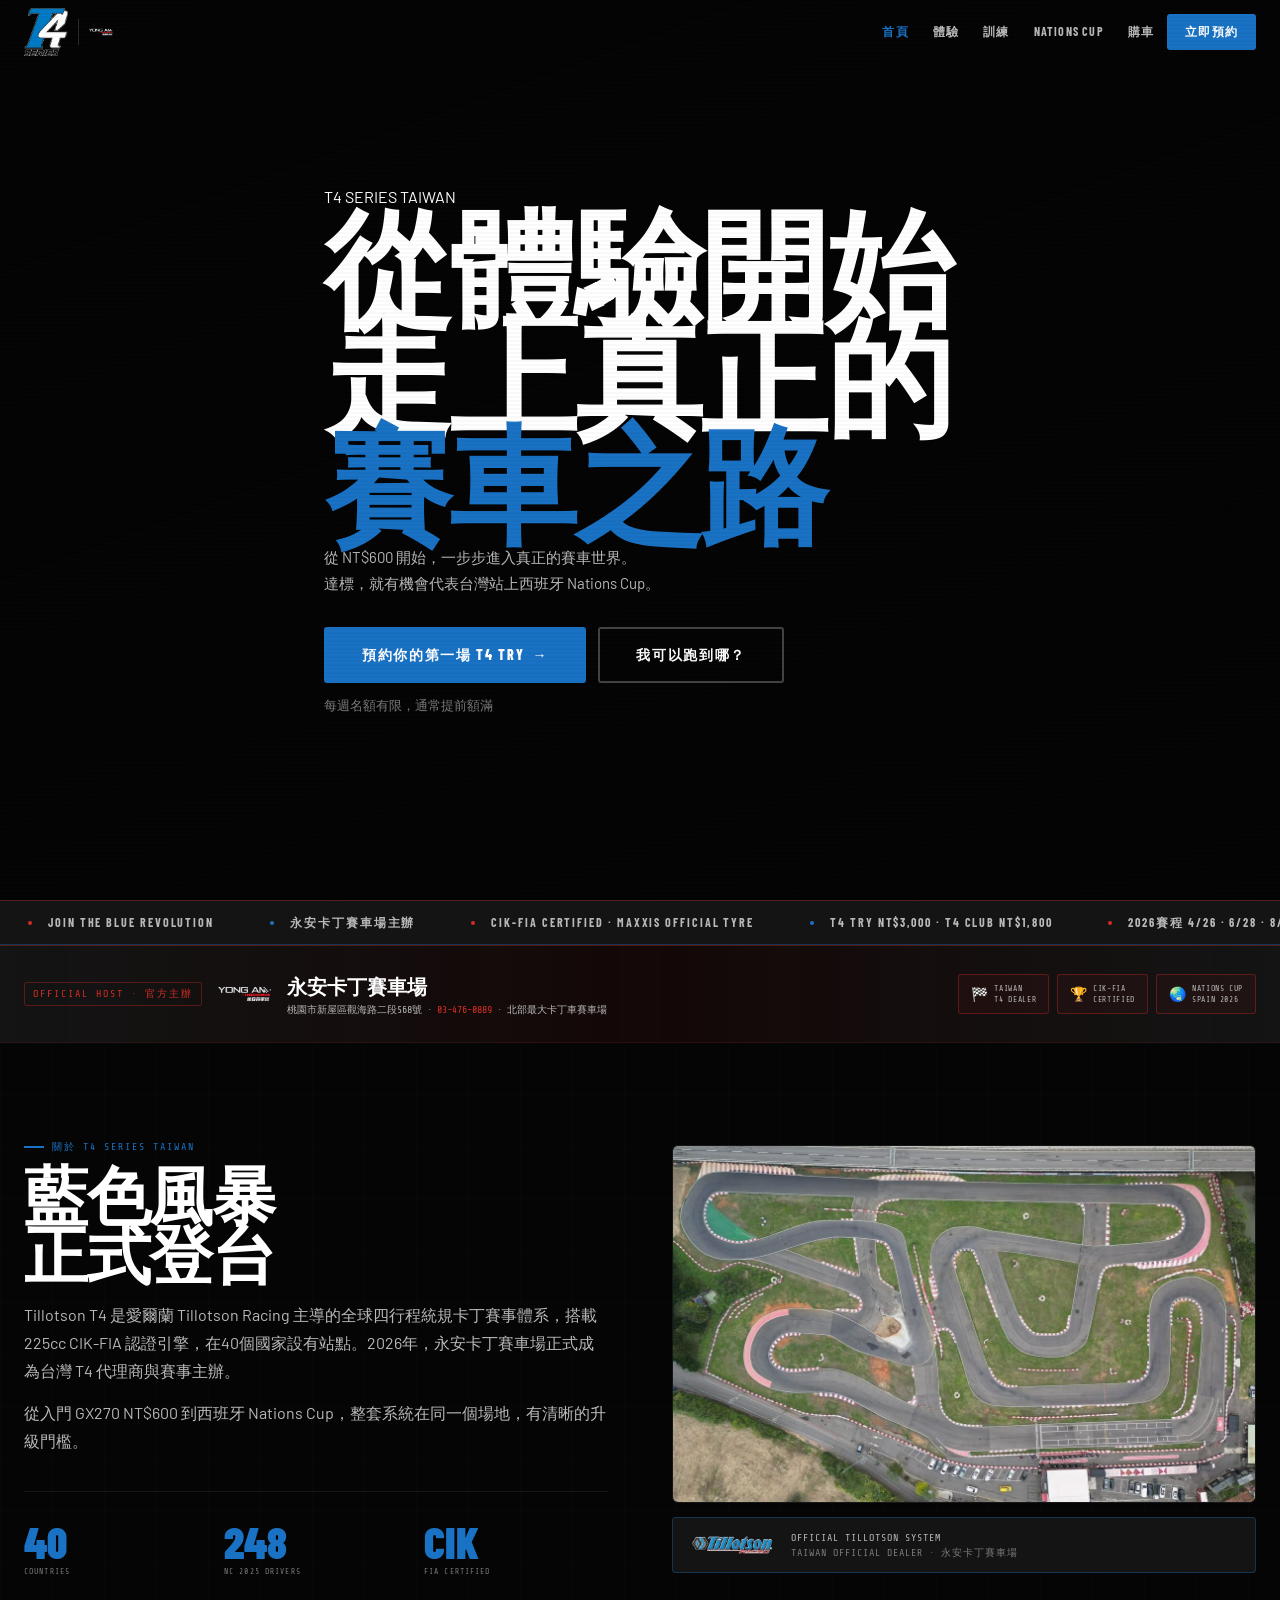
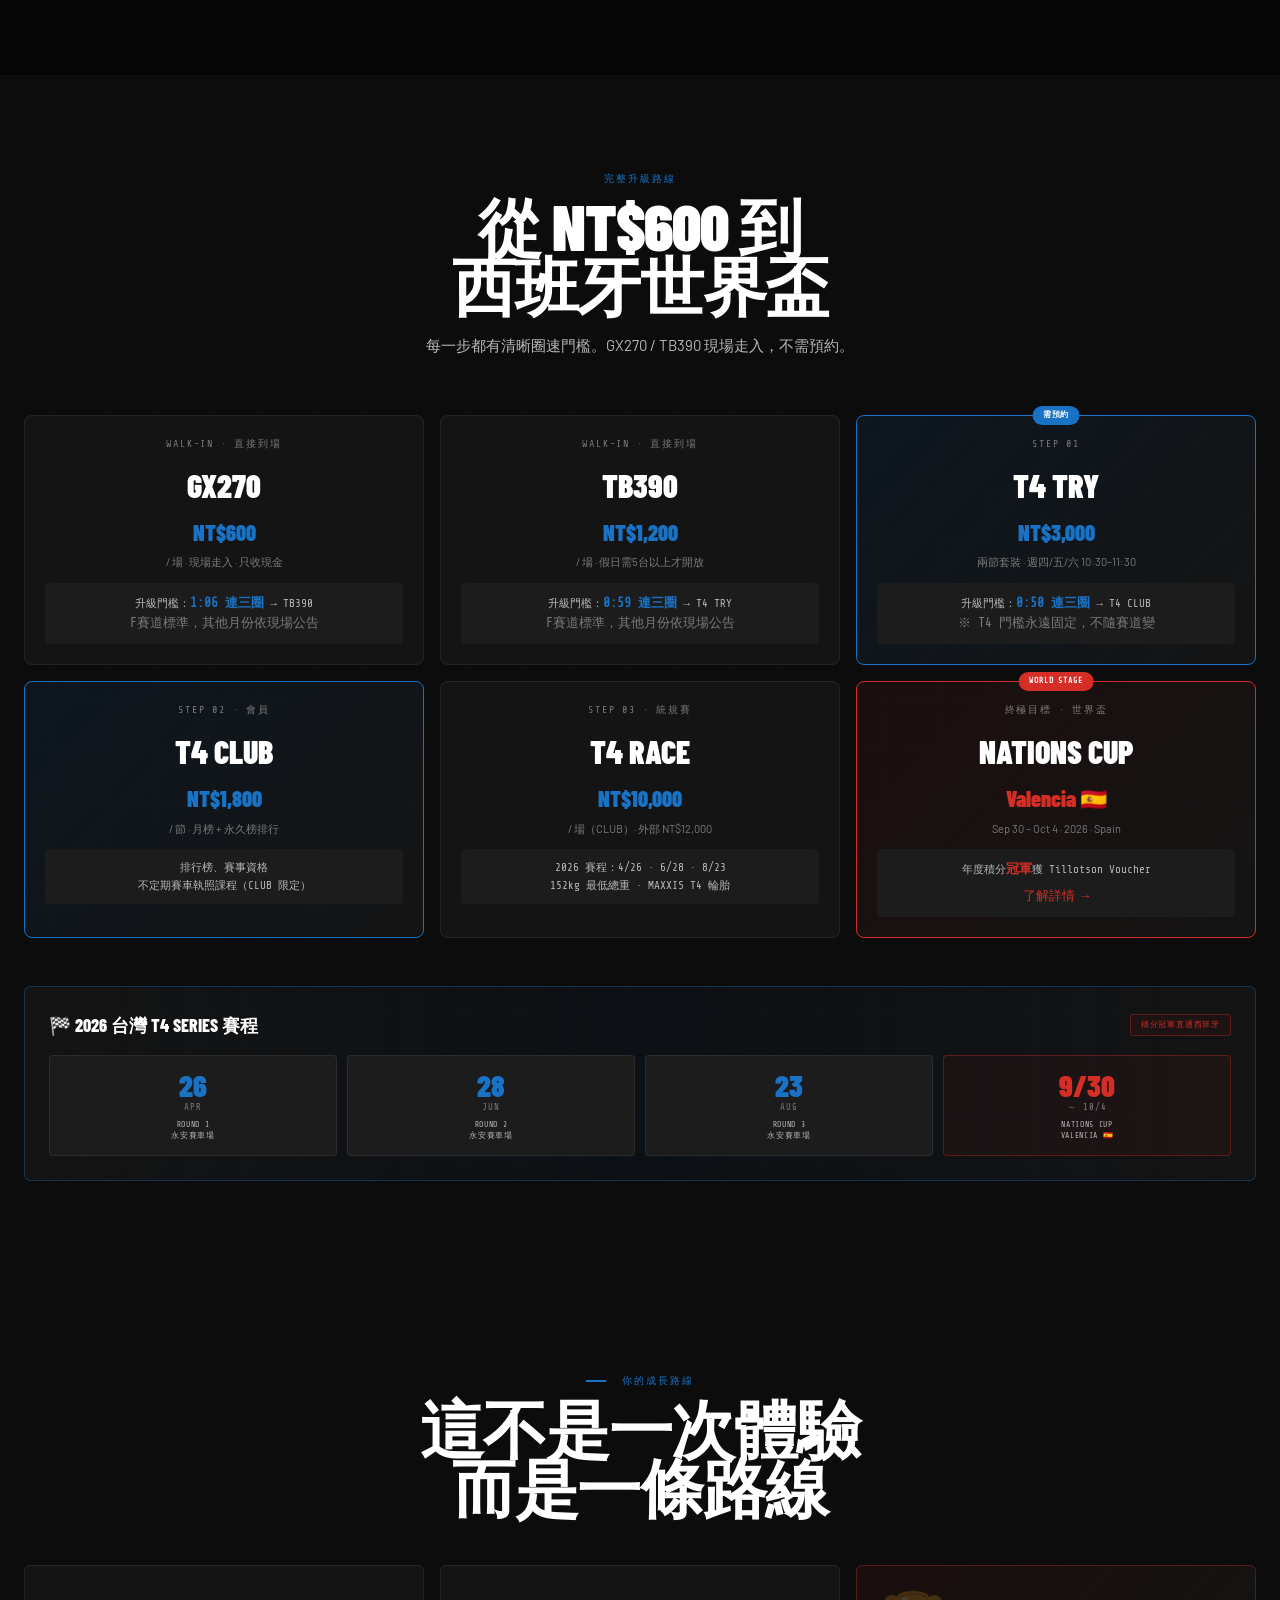
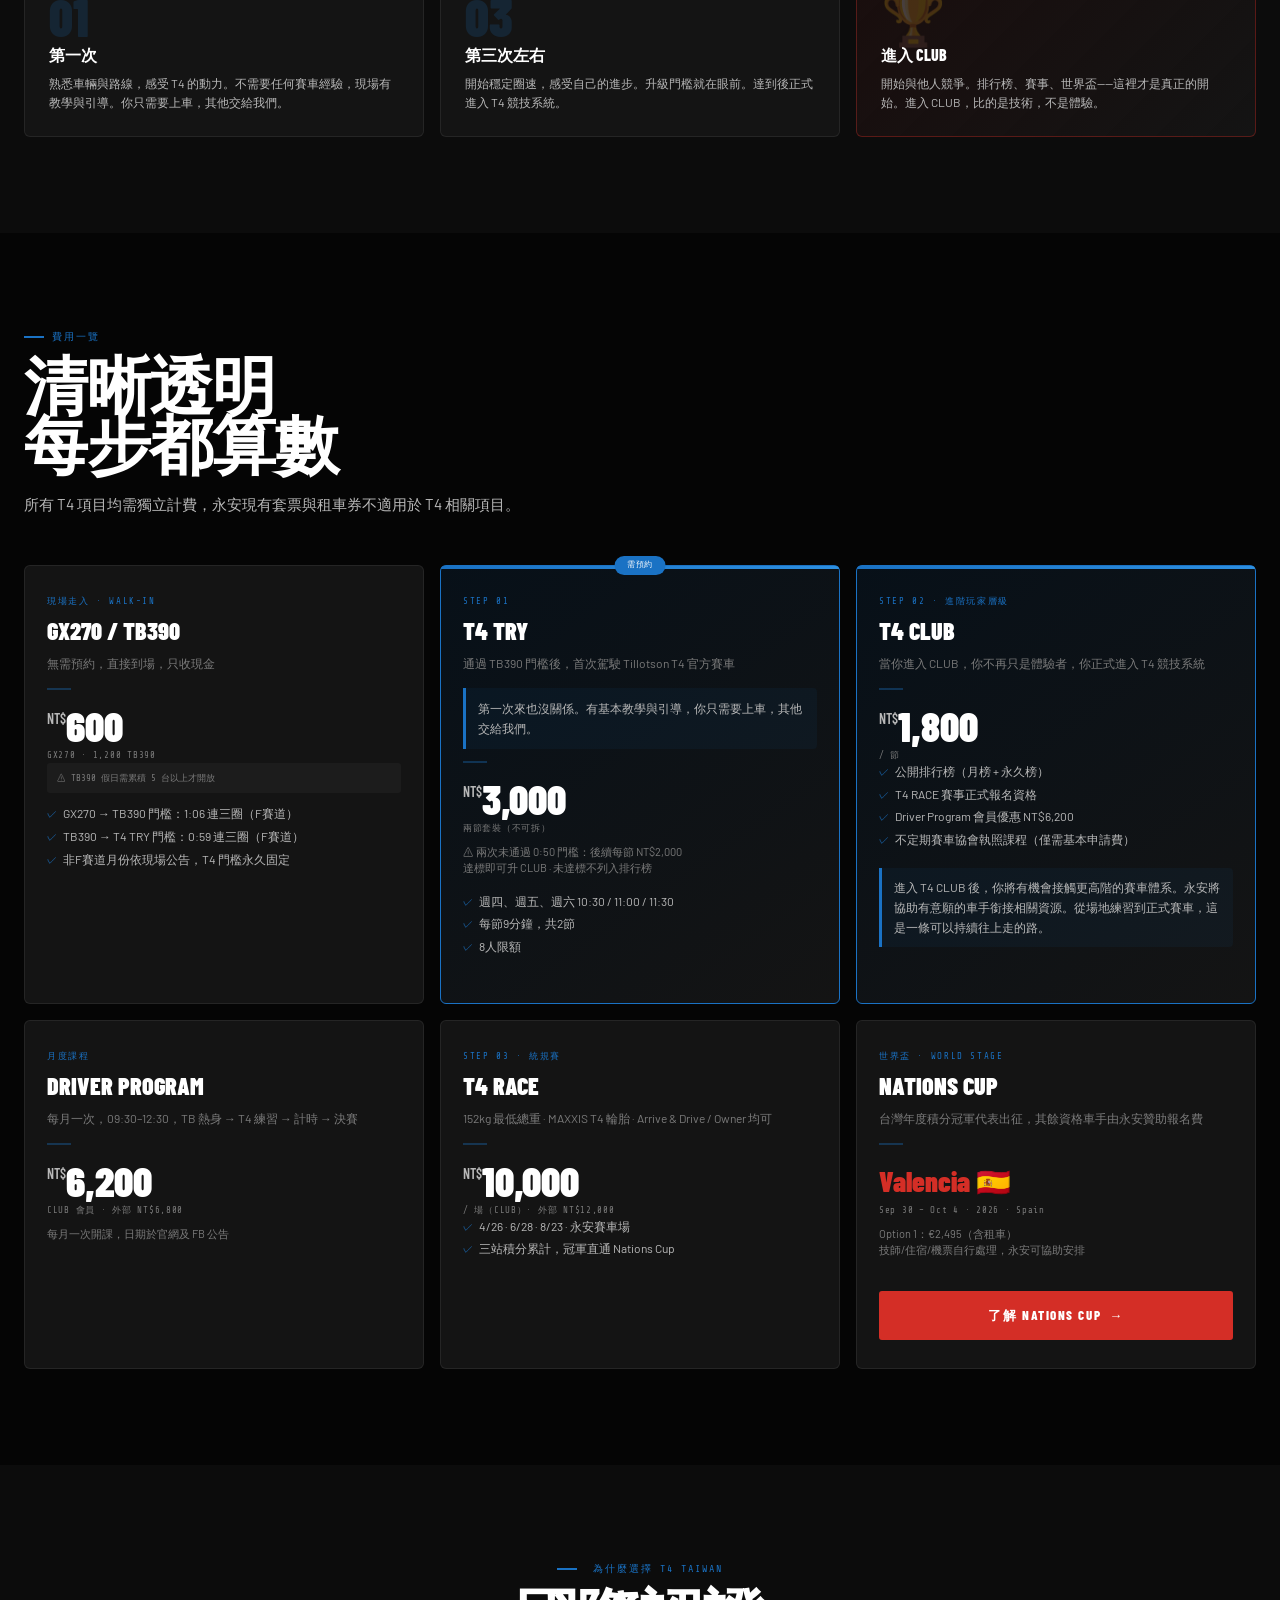
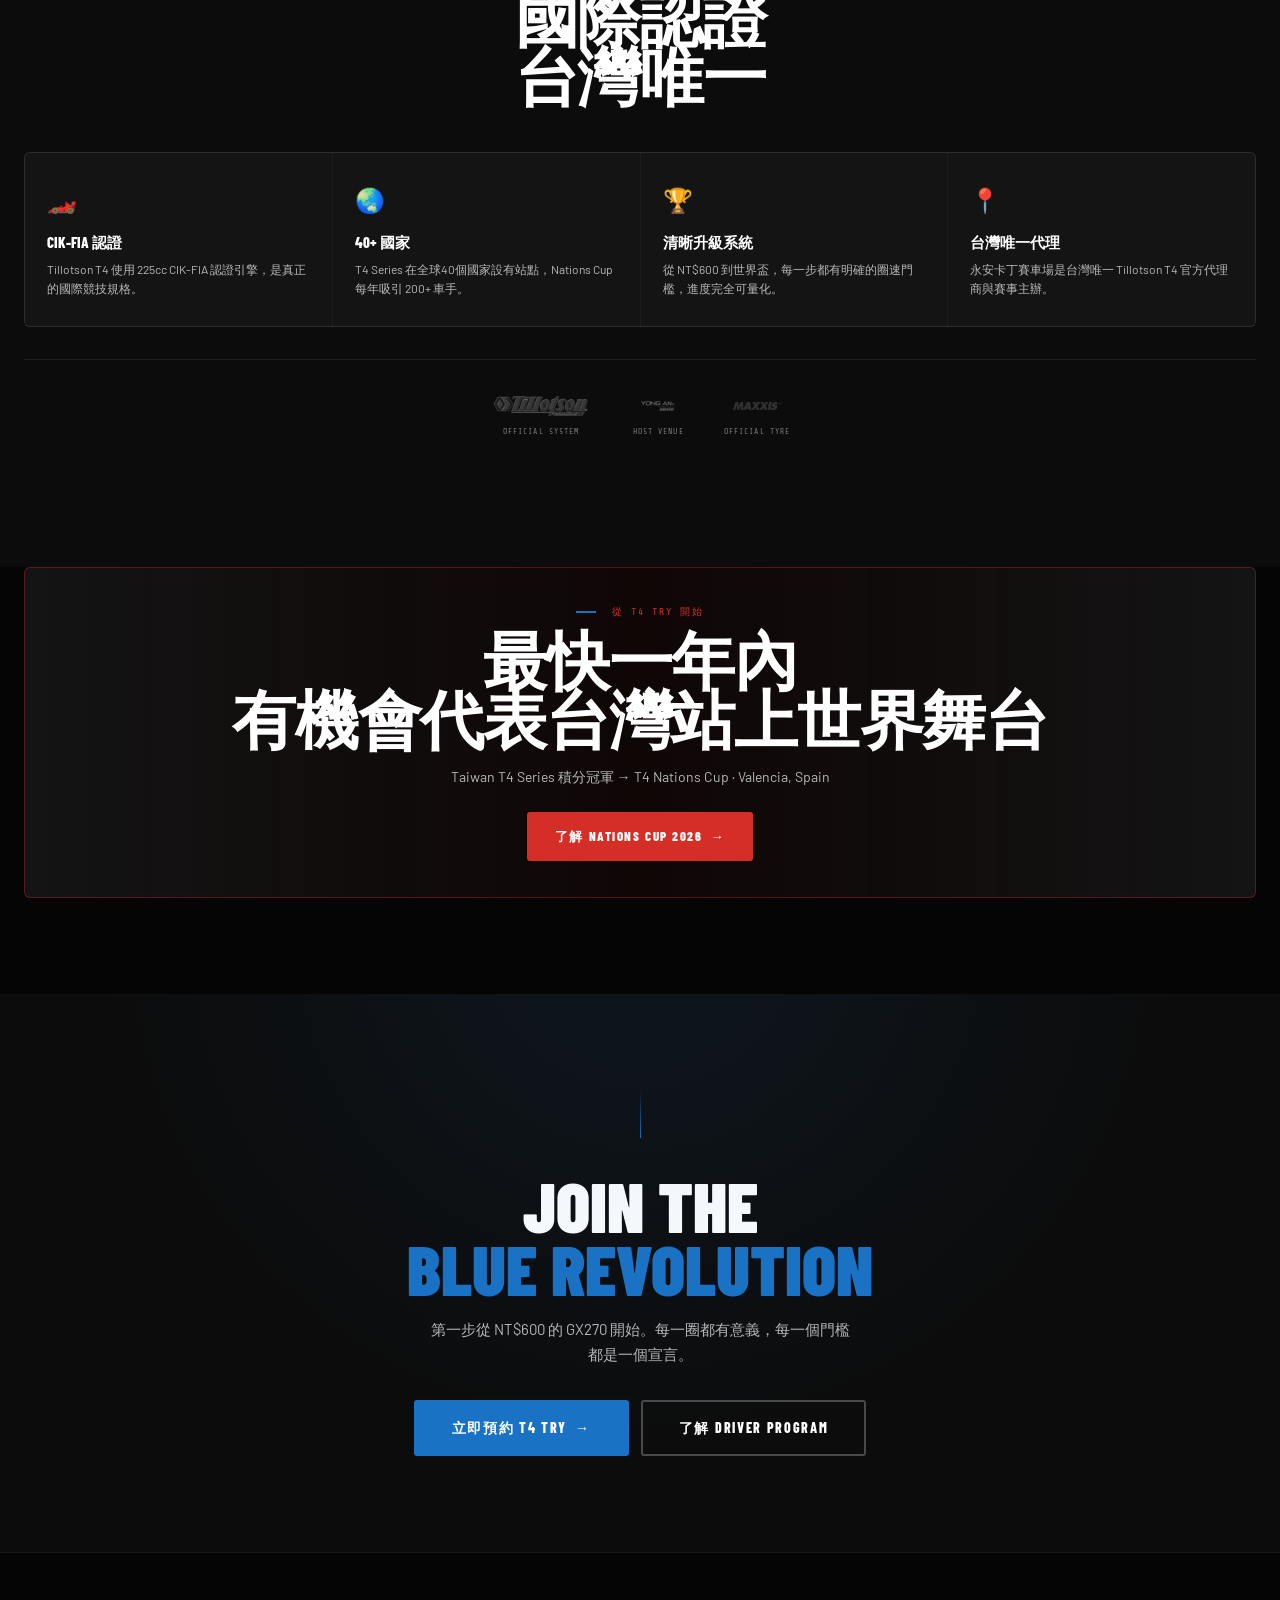
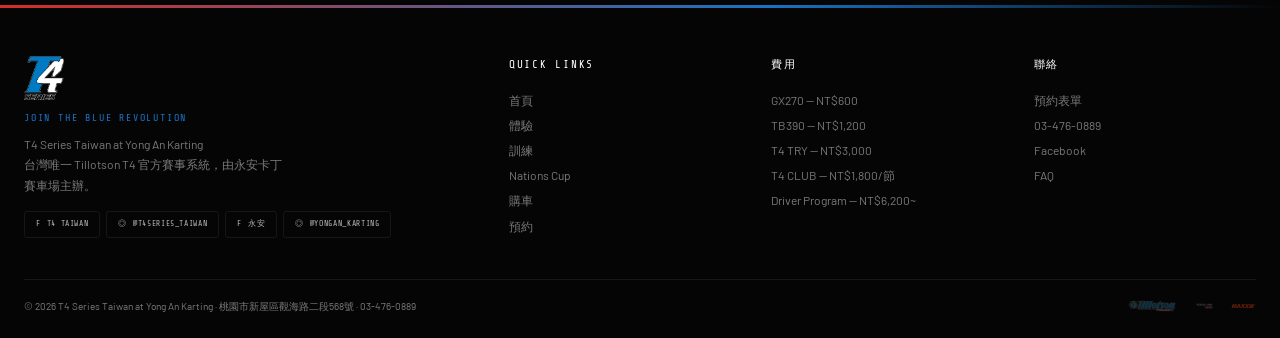
==== commit 5c13027c: "Update index.html" ====
--- a/index.html
+++ b/index.html
@@ -52,32 +52,51 @@
 
 <!-- HERO -->
 <section class="hero">
-  <div class="hero-video-wrap">
-    <iframe src="https://www.youtube.com/embed/eKnzy0lJiOk?autoplay=1&mute=1&loop=1&playlist=eKnzy0lJiOk&controls=0&showinfo=0&modestbranding=1&rel=0&iv_load_policy=3&disablekb=1&playsinline=1" allow="autoplay; encrypted-media" allowfullscreen title="T4 Series Taiwan"></iframe>
-  </div>
-  <div class="hero-overlay"></div>
-  <div class="hero-line-top"></div>
-  <div class="hero-content">
-    <div class="hero-eyebrow">
-      <div class="hero-eyebrow-line"></div>
-      <div class="hero-eyebrow-text">T4 Series Taiwan · Hosted by Yong An Karting · 永安卡丁賽車場</div>
-      <div class="hero-eyebrow-dot"></div>
-    </div>
-    <h1>Join the<br><span class="text-blue">Blue</span><br>Revolution.</h1>
-    <div class="hero-slogan"><strong>T4 Series</strong> Taiwan · 藍色風暴正式襲台</div>
-    <p class="hero-sub">Tillotson T4 正式登陸台灣。CIK-FIA 認證賽車，MAXXIS 指定輪胎，從 NT$600 體驗到西班牙世界盃。</p>
+  
+  <!-- 🔥 背景影片 -->
+  <div class="hero-bg">
+    <div class="video-bg">
+      <iframe 
+        src="https://www.youtube.com/embed/eKnzy0lJiOk?autoplay=1&mute=1&loop=1&playlist=eKnzy0lJiOk&controls=0&showinfo=0&rel=0&modestbranding=1"
+        frameborder="0"
+        allow="autoplay; fullscreen"
+        allowfullscreen>
+      </iframe>
+    </div>
+    <div class="hero-overlay"></div>
+  </div>
+
+  <div class="hero-content container">
+    
+    <div class="hero-label">T4 SERIES TAIWAN</div>
+    
+    <h1>
+      從體驗開始<br>
+      走上真正的<br>
+      <span class="text-blue">賽車之路</span>
+    </h1>
+
+    <p class="hero-sub">
+      從 NT$600 開始，一步步進入真正的賽車世界。<br>
+      達標，就有機會代表台灣站上西班牙 Nations Cup。
+    </p>
+
     <div class="hero-cta">
-      <a href="https://forms.gle/rHUpG8XHZ5UAVDtY7" target="_blank" rel="noopener" class="btn btn-primary btn-lg btn-arrow">預約你的第一場 T4</a>
-      <a href="#ladder" class="btn btn-outline btn-lg">查看升級路線</a>
-    </div>
-  </div>
-  <div class="hero-host">
-    <div class="hero-host-label">HOSTED BY</div>
-    <div class="hero-host-logo"><img src="yongan_logo_inverted_keep_red.png" alt="Yong An Karting"/></div>
-  </div>
-  <div class="hero-scroll"><span>Scroll</span><div class="scroll-line"></div></div>
-</section>
-
+      <a href="contact.html" class="btn btn-primary btn-lg btn-arrow">
+        預約你的第一場 T4 TRY
+      </a>
+      <a href="#ladder" class="btn btn-outline btn-lg">
+        我可以跑到哪？
+      </a>
+    </div>
+
+    <!-- 壓力句 -->
+    <div style="margin-top:12px;font-size:13px;color:var(--grey)">
+      每週名額有限，通常提前額滿
+    </div>
+
+  </div>
+</section>
 <!-- MARQUEE -->
 <div class="marquee-band">
   <div class="marquee-track">
--- a/style.css
+++ b/style.css
@@ -302,25 +302,85 @@
 /* ══════════════════════════════════════
    GALLERY (experience page)
 ══════════════════════════════════════ */
-.gallery-grid {
-  display: grid;
-  grid-template-columns: repeat(3,1fr);
-  grid-template-rows: repeat(2,260px);
-  gap: 10px;
-  margin-top: 48px;
-  border-radius: 6px;
-  overflow: hidden;
-}
-.gallery-cell { position: relative; overflow: hidden; background: var(--dark-3); border-radius: 6px; }
-.gallery-inner { position: absolute; inset: 0; overflow: hidden; }
-.gallery-inner img { width: 100%; height: 100%; object-fit: cover; transition: transform .6s var(--ease); }
-.gallery-cell:hover .gallery-inner img { transform: scale(1.05); }
-.gallery-shade { position: absolute; inset: 0; background: linear-gradient(to top,rgba(5,5,5,.82),transparent 55%); }
-.gallery-info { position: absolute; bottom: 12px; left: 14px; right: 14px; z-index: 1; }
-.gallery-cat { font-family: var(--fm); font-size: 8px; letter-spacing: .18em; text-transform: uppercase; color: var(--blue); margin-bottom: 2px; }
-.gallery-title { font-family: var(--fd); font-size: 13px; font-weight: 700; text-transform: uppercase; }
-.video-wrap { position: relative; padding-bottom: 56.25%; height: 0; overflow: hidden; border-radius: 6px; border: 1px solid var(--bdr); margin-top: 40px; }
-.video-wrap iframe { position: absolute; top: 0; left: 0; width: 100%; height: 100%; border: none; }
+.gallery-grid{
+  display:flex;
+  flex-direction:column;
+  gap:24px;
+  margin-top:56px;
+}
+
+.gallery-cell{
+  position:relative;
+  overflow:hidden;
+  background:var(--dark-3);
+  border-radius:8px;
+  aspect-ratio: 3 / 2;
+}
+
+.gallery-inner{
+  position:absolute;
+  inset:0;
+  overflow:hidden;
+}
+
+.gallery-inner img{
+  width:100%;
+  height:100%;
+  object-fit:cover;
+  object-position:center;
+  transition:transform .6s var(--ease);
+}
+
+.gallery-cell:hover .gallery-inner img{ transform:scale(1.05); }
+
+.gallery-shade{
+  position:absolute;
+  inset:0;
+  background:linear-gradient(to top,rgba(5,5,5,.82),transparent 55%);
+}
+
+.gallery-info{
+  position:absolute;
+  bottom:12px;
+  left:14px;
+  right:14px;
+  z-index:1;
+}
+
+.gallery-cat{
+  font-family:var(--fm);
+  font-size:8px;
+  letter-spacing:.18em;
+  text-transform:uppercase;
+  color:var(--blue);
+  margin-bottom:2px;
+}
+
+.gallery-title{
+  font-family:var(--fd);
+  font-size:13px;
+  font-weight:700;
+  text-transform:uppercase;
+}
+
+.video-wrap{
+  position:relative;
+  padding-bottom:56.25%;
+  height:0;
+  overflow:hidden;
+  border-radius:6px;
+  border:1px solid var(--bdr);
+  margin-top:40px;
+}
+
+.video-wrap iframe{
+  position:absolute;
+  top:0;
+  left:0;
+  width:100%;
+  height:100%;
+  border:none;
+}
 
 /* ══════════════════════════════════════
    ACADEMY
@@ -544,12 +604,16 @@
   .faq-a-inner { font-size: 13px; }
 
   /* Gallery */
-  .gallery-grid {
-    display: flex;
-    flex-direction: column;
-    height: auto;
+  /* Gallery */
+  .gallery-grid{
+    display:flex;
+    flex-direction:column;
+    height:auto;
   }
-  .gallery-cell { height: 220px; }
+
+  .gallery-cell{
+    height:260px;
+  }
 
   /* Nations Cup */
   .nc-stats-grid { grid-template-columns: 1fr 1fr; }
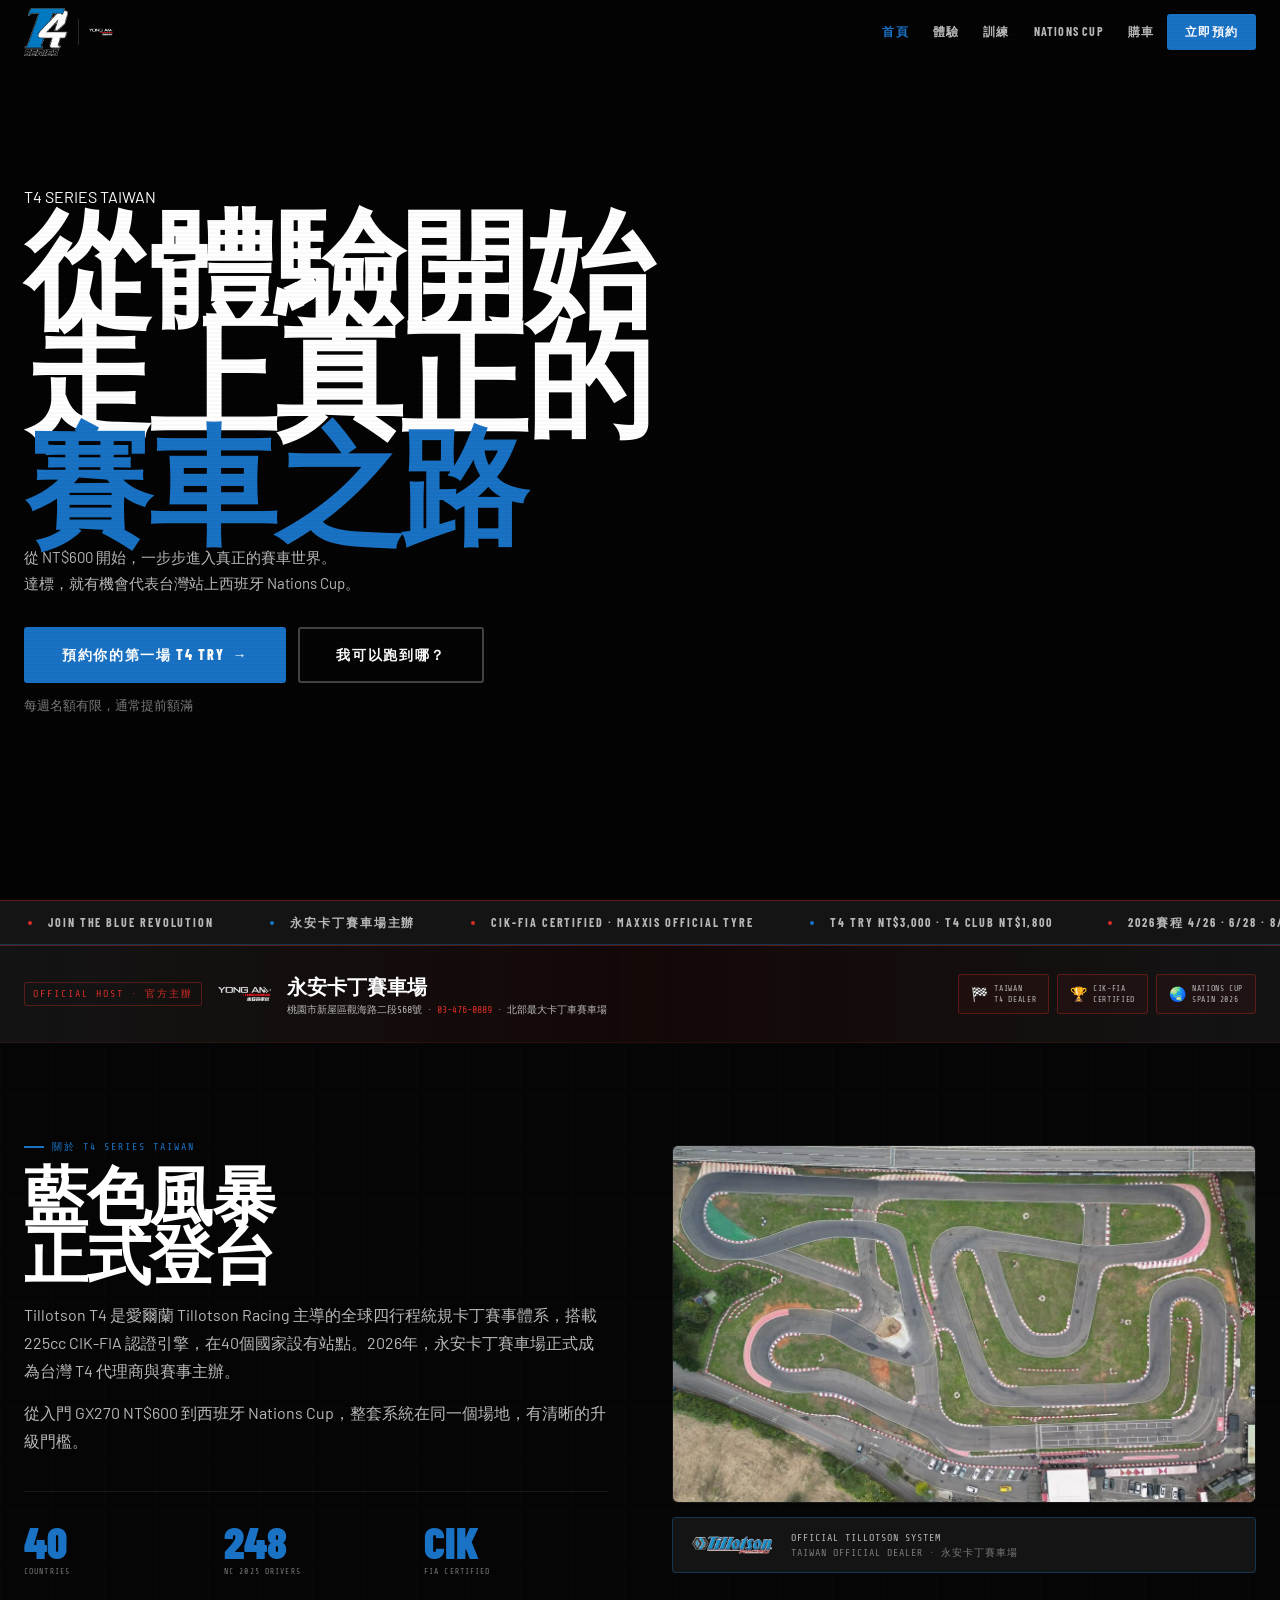
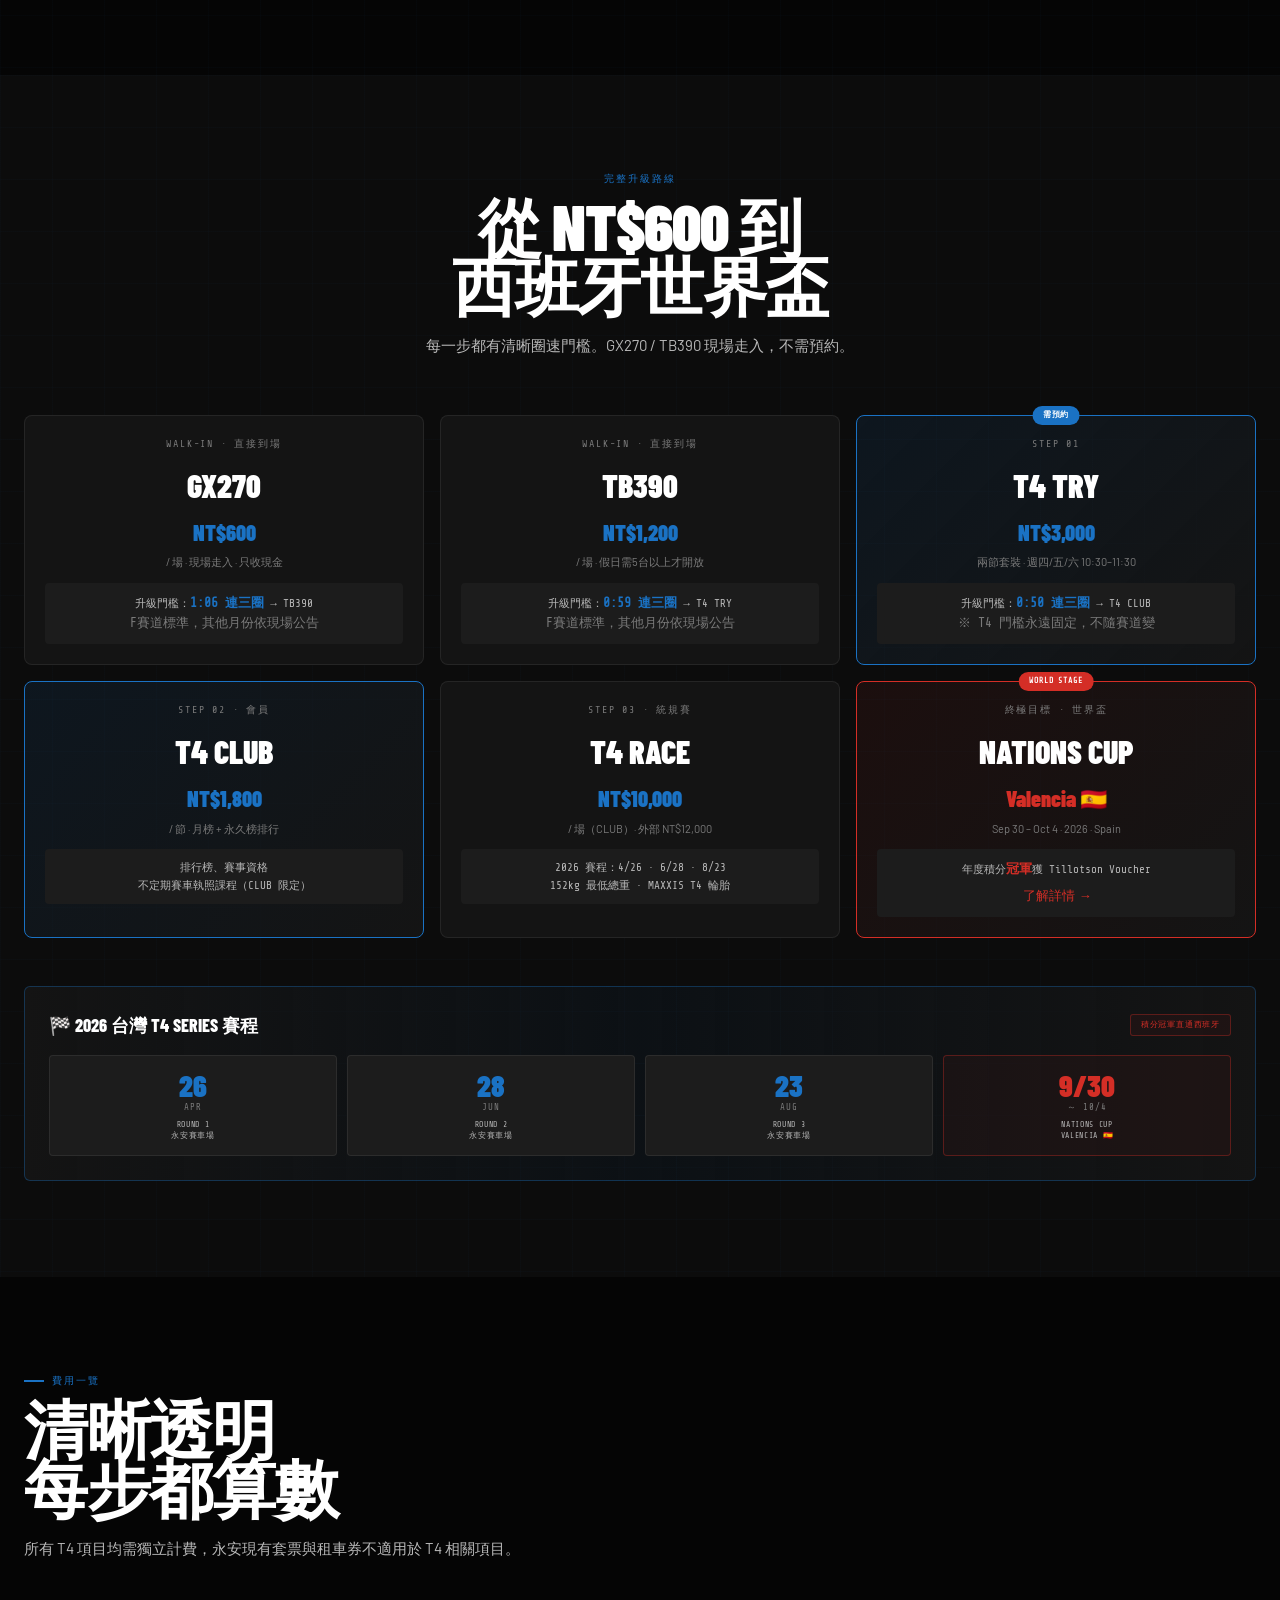
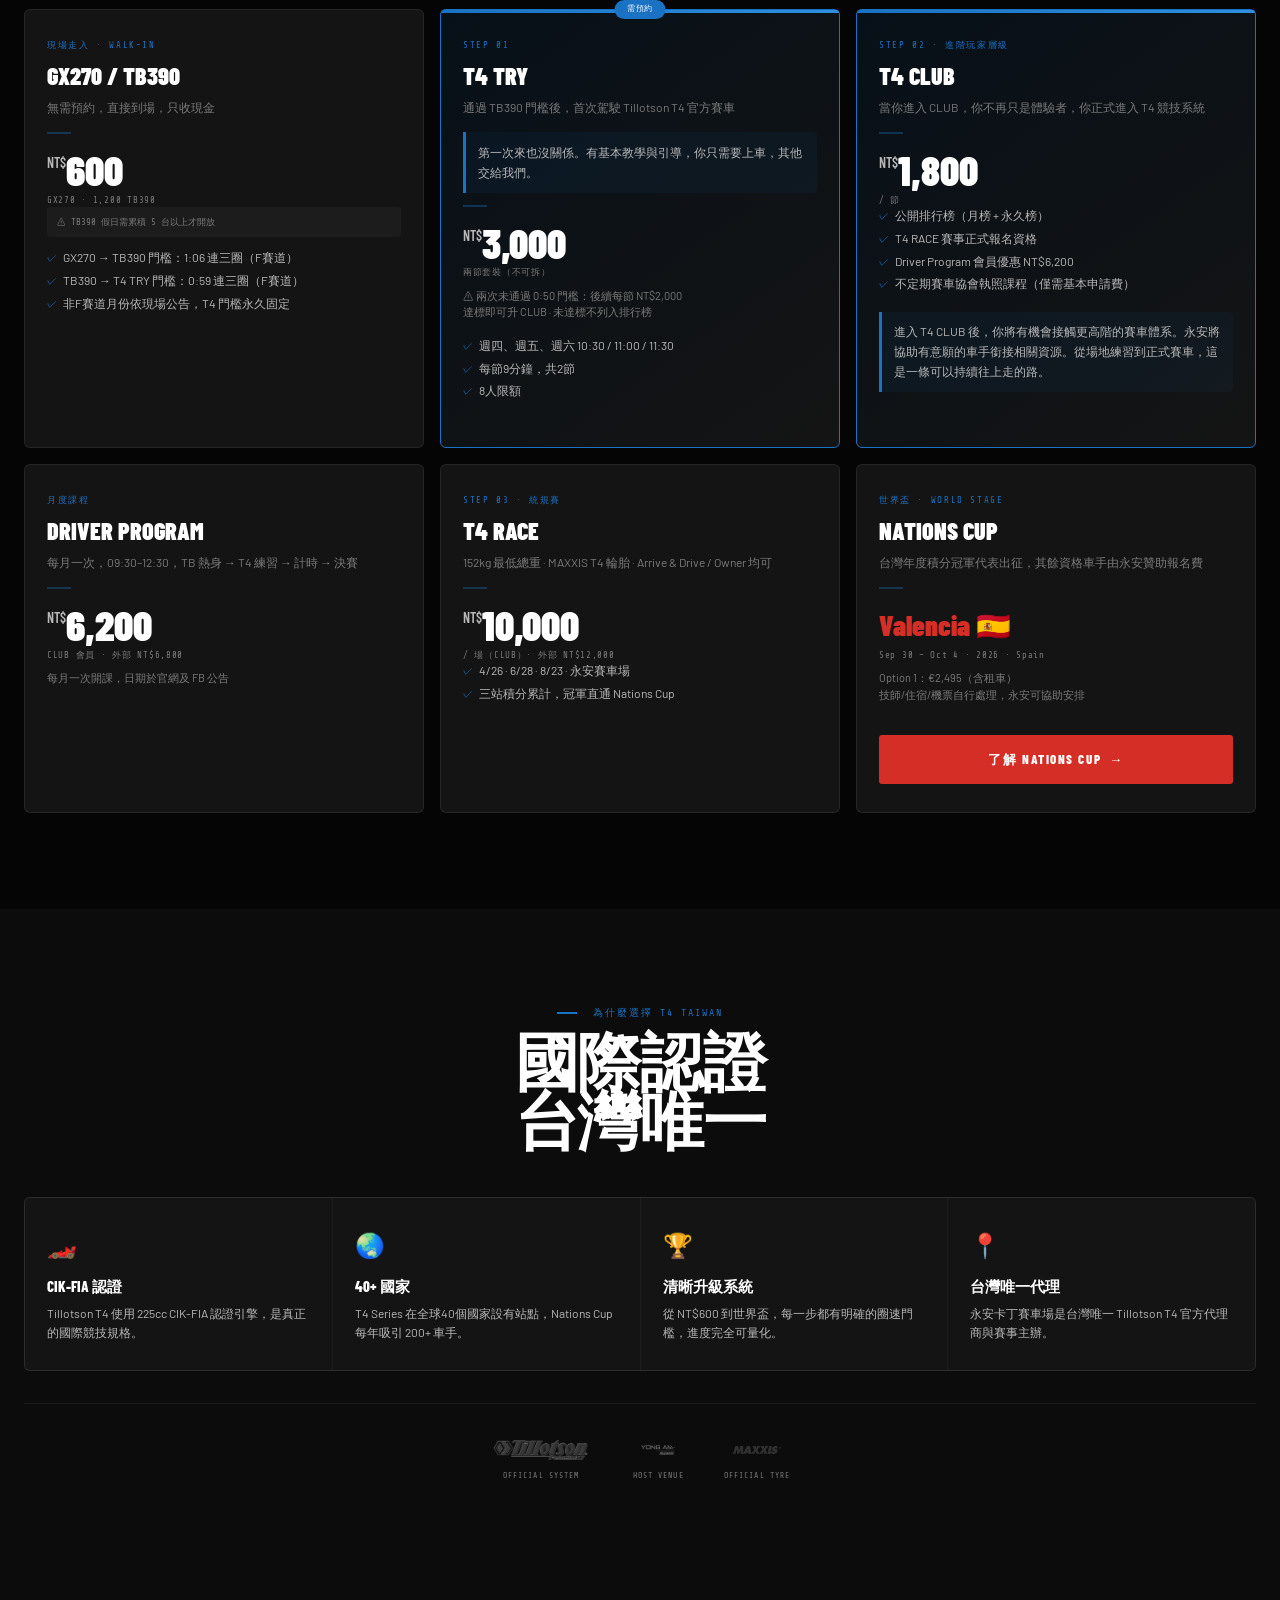
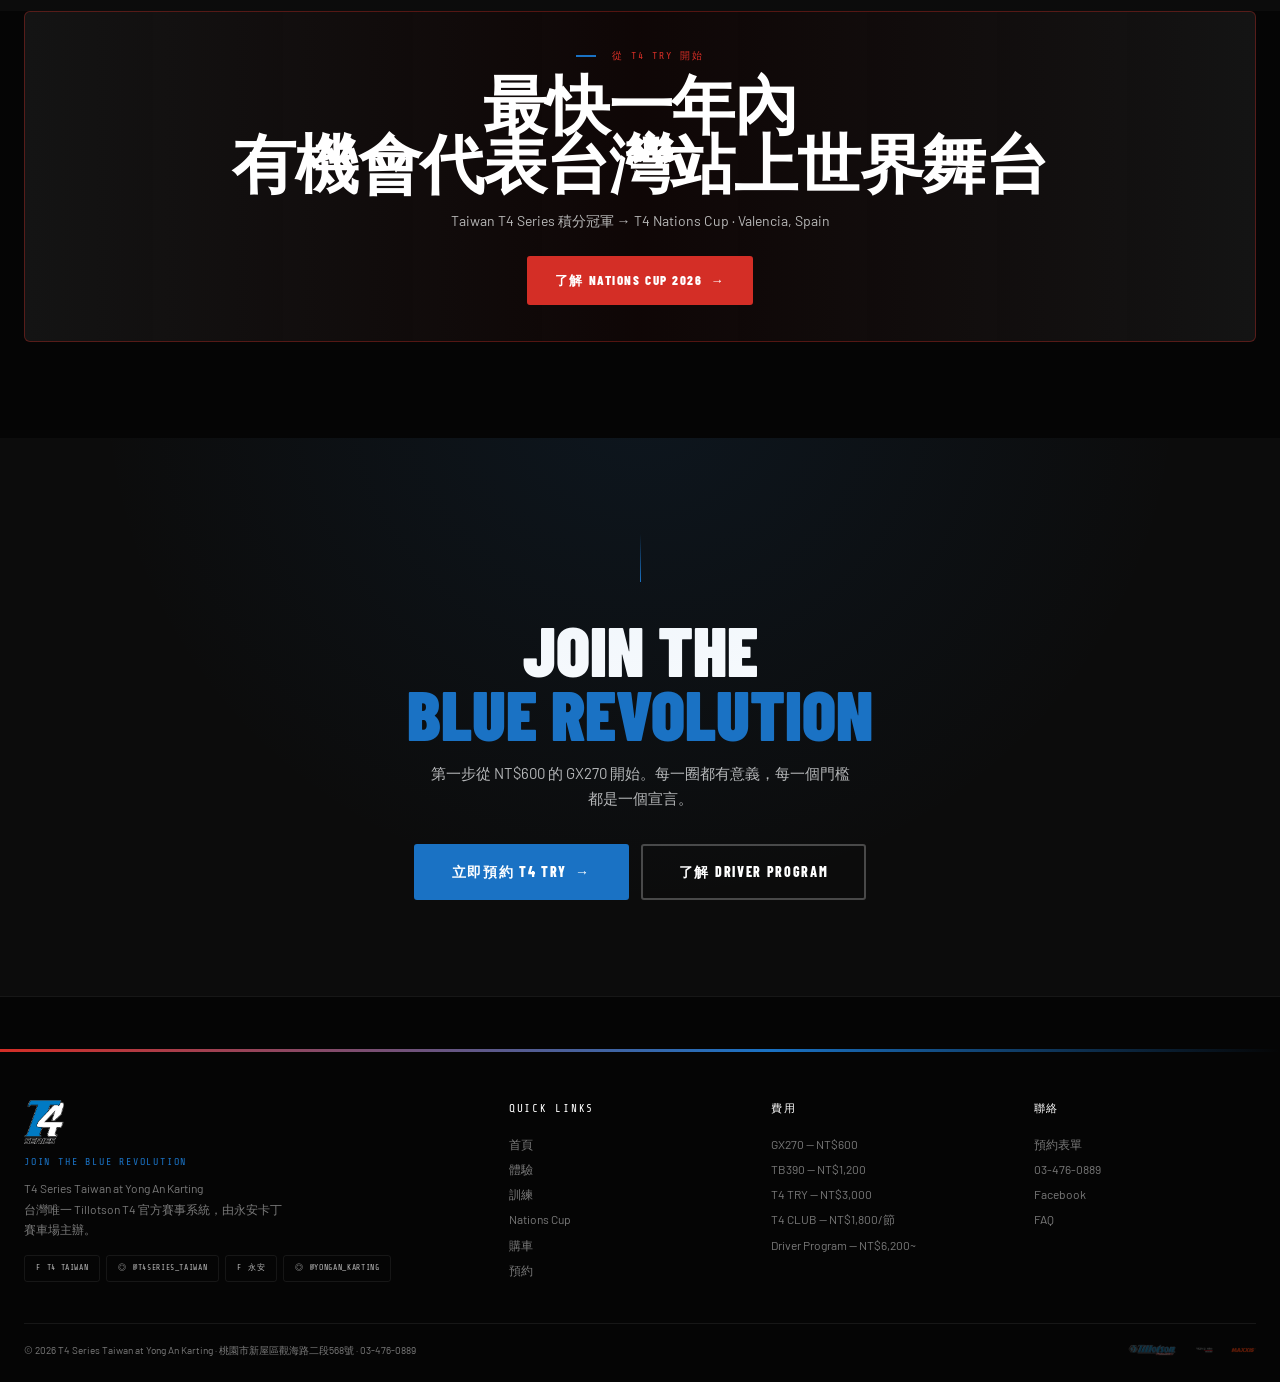
==== commit 9c840279: "Update index.html" ====
--- a/index.html
+++ b/index.html
@@ -262,33 +262,6 @@
   </div>
 </section>
 
-<!-- GROWTH PATH -->
-<section class="section" style="background:var(--dark)">
-  <div class="container">
-    <div class="reveal" style="text-align:center;margin-bottom:48px">
-      <div class="section-label" style="justify-content:center"><span></span>你的成長路線</div>
-      <h2 class="section-title">這不是一次體驗<br>而是一條路線</h2>
-    </div>
-    <div class="growth-grid reveal">
-      <div class="growth-card">
-        <div class="growth-num">01</div>
-        <div class="growth-title">第一次</div>
-        <div class="growth-text">熟悉車輛與路線，感受 T4 的動力。不需要任何賽車經驗，現場有教學與引導。你只需要上車，其他交給我們。</div>
-      </div>
-      <div class="growth-card">
-        <div class="growth-num">03</div>
-        <div class="growth-title">第三次左右</div>
-        <div class="growth-text">開始穩定圈速，感受自己的進步。升級門檻就在眼前。達到後正式進入 T4 競技系統。</div>
-      </div>
-      <div class="growth-card red-card">
-        <div class="growth-num red">🏆</div>
-        <div class="growth-title">進入 CLUB</div>
-        <div class="growth-text">開始與他人競爭。排行榜、賽事、世界盃——這裡才是真正的開始。進入 CLUB，比的是技術，不是體驗。</div>
-      </div>
-    </div>
-  </div>
-</section>
-
 <!-- PRICING -->
 <section class="section" style="background:var(--black)" id="pricing">
   <div class="container">
--- a/style.css
+++ b/style.css
@@ -653,3 +653,44 @@
 /* NC stats 4-col */
 .nc-stats-grid { display: grid; grid-template-columns: repeat(4,1fr); gap: 1px; background: var(--bdr); border: 1px solid var(--bdr); border-radius: 6px; overflow: hidden; margin-bottom: 56px; }
 @media (max-width: 600px) { .nc-stats-grid { grid-template-columns: 1fr 1fr !important; } }
+
+/* HERO VIDEO BACKGROUND FIX */
+.video-bg {
+  position: absolute;
+  top: 0;
+  left: 0;
+  width: 100%;
+  height: 100%;
+  overflow: hidden;
+  z-index: 0;
+}
+
+.video-bg iframe {
+  position: absolute;
+  top: 50%;
+  left: 50%;
+  width: 120vw;
+  height: 67.5vw; /* 16:9 */
+  min-width: 100%;
+  min-height: 100%;
+  transform: translate(-50%, -50%);
+  pointer-events: none;
+}
+
+.hero-bg {
+  position: absolute;
+  inset: 0;
+  z-index: 0;
+}
+
+.hero-overlay {
+  position: absolute;
+  inset: 0;
+  background: rgba(5,5,5,0.55);
+  z-index: 1;
+}
+
+.hero-content {
+  position: relative;
+  z-index: 2;
+}
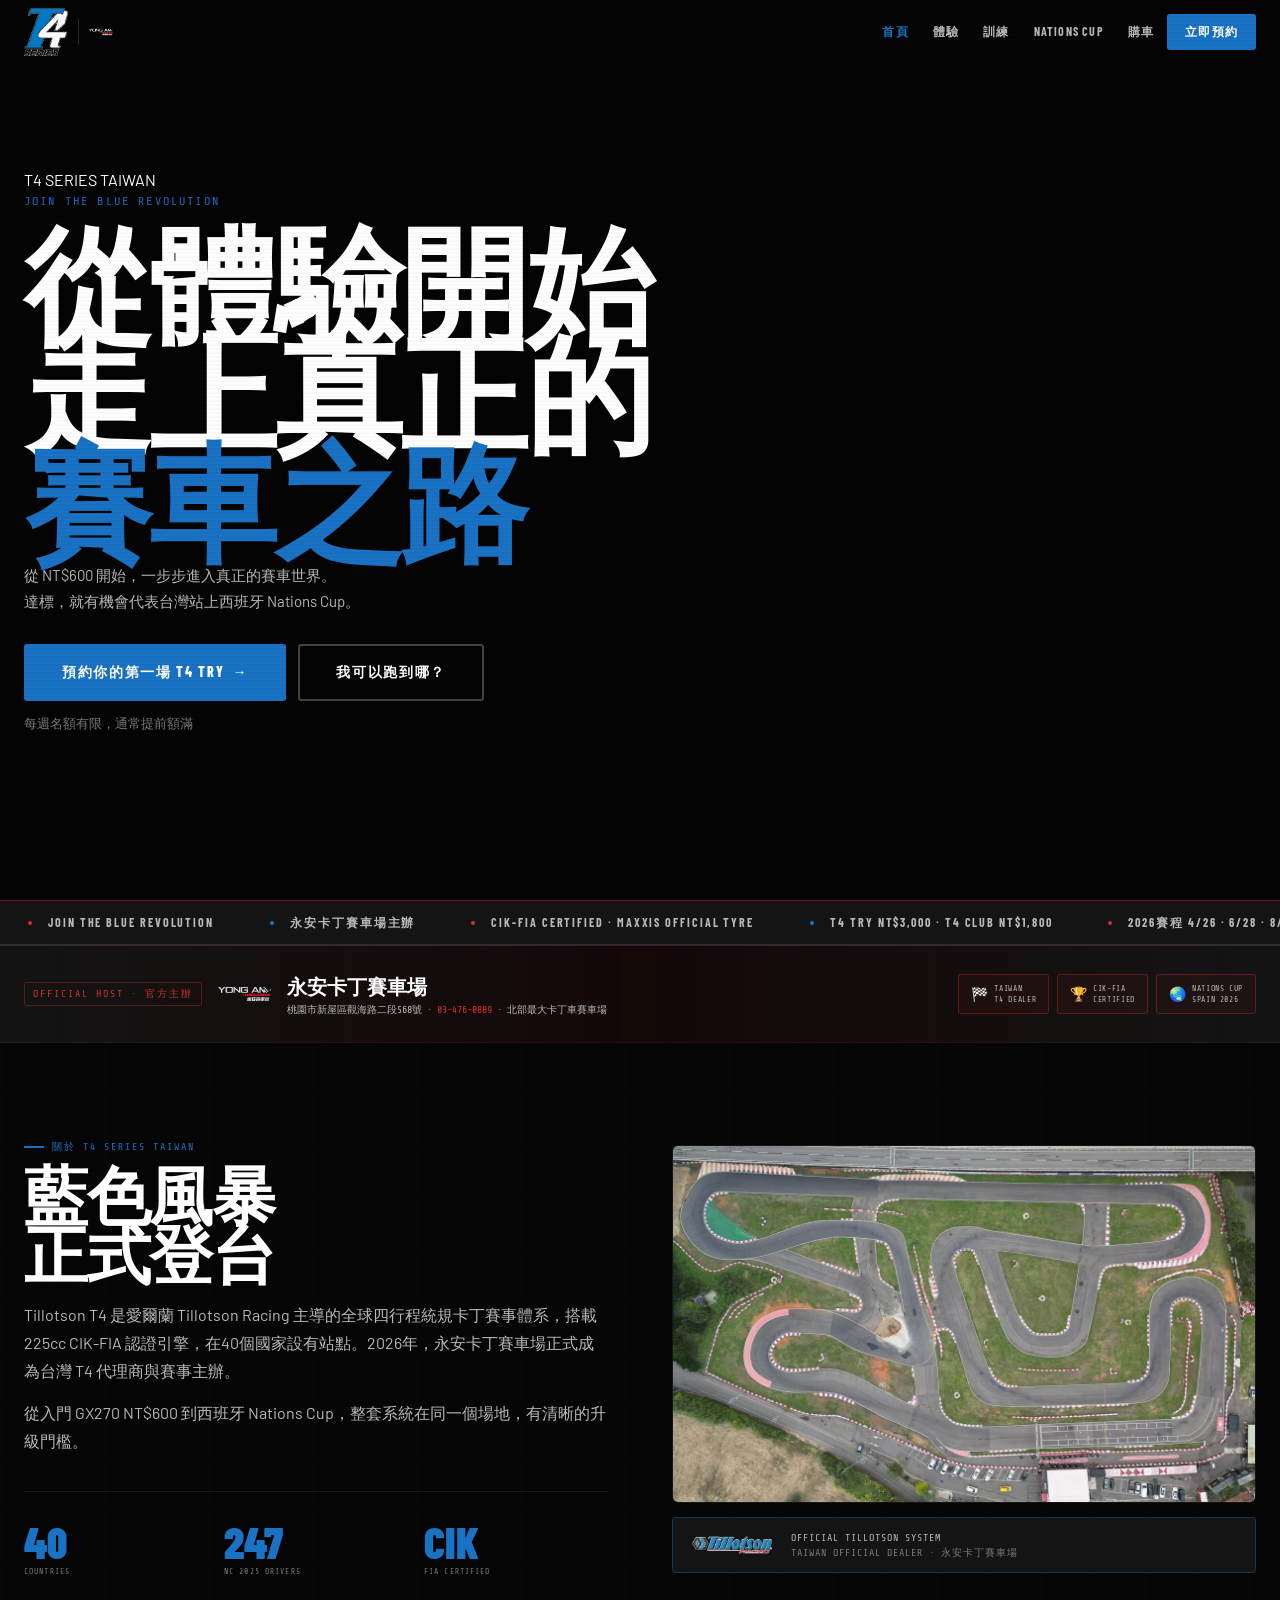
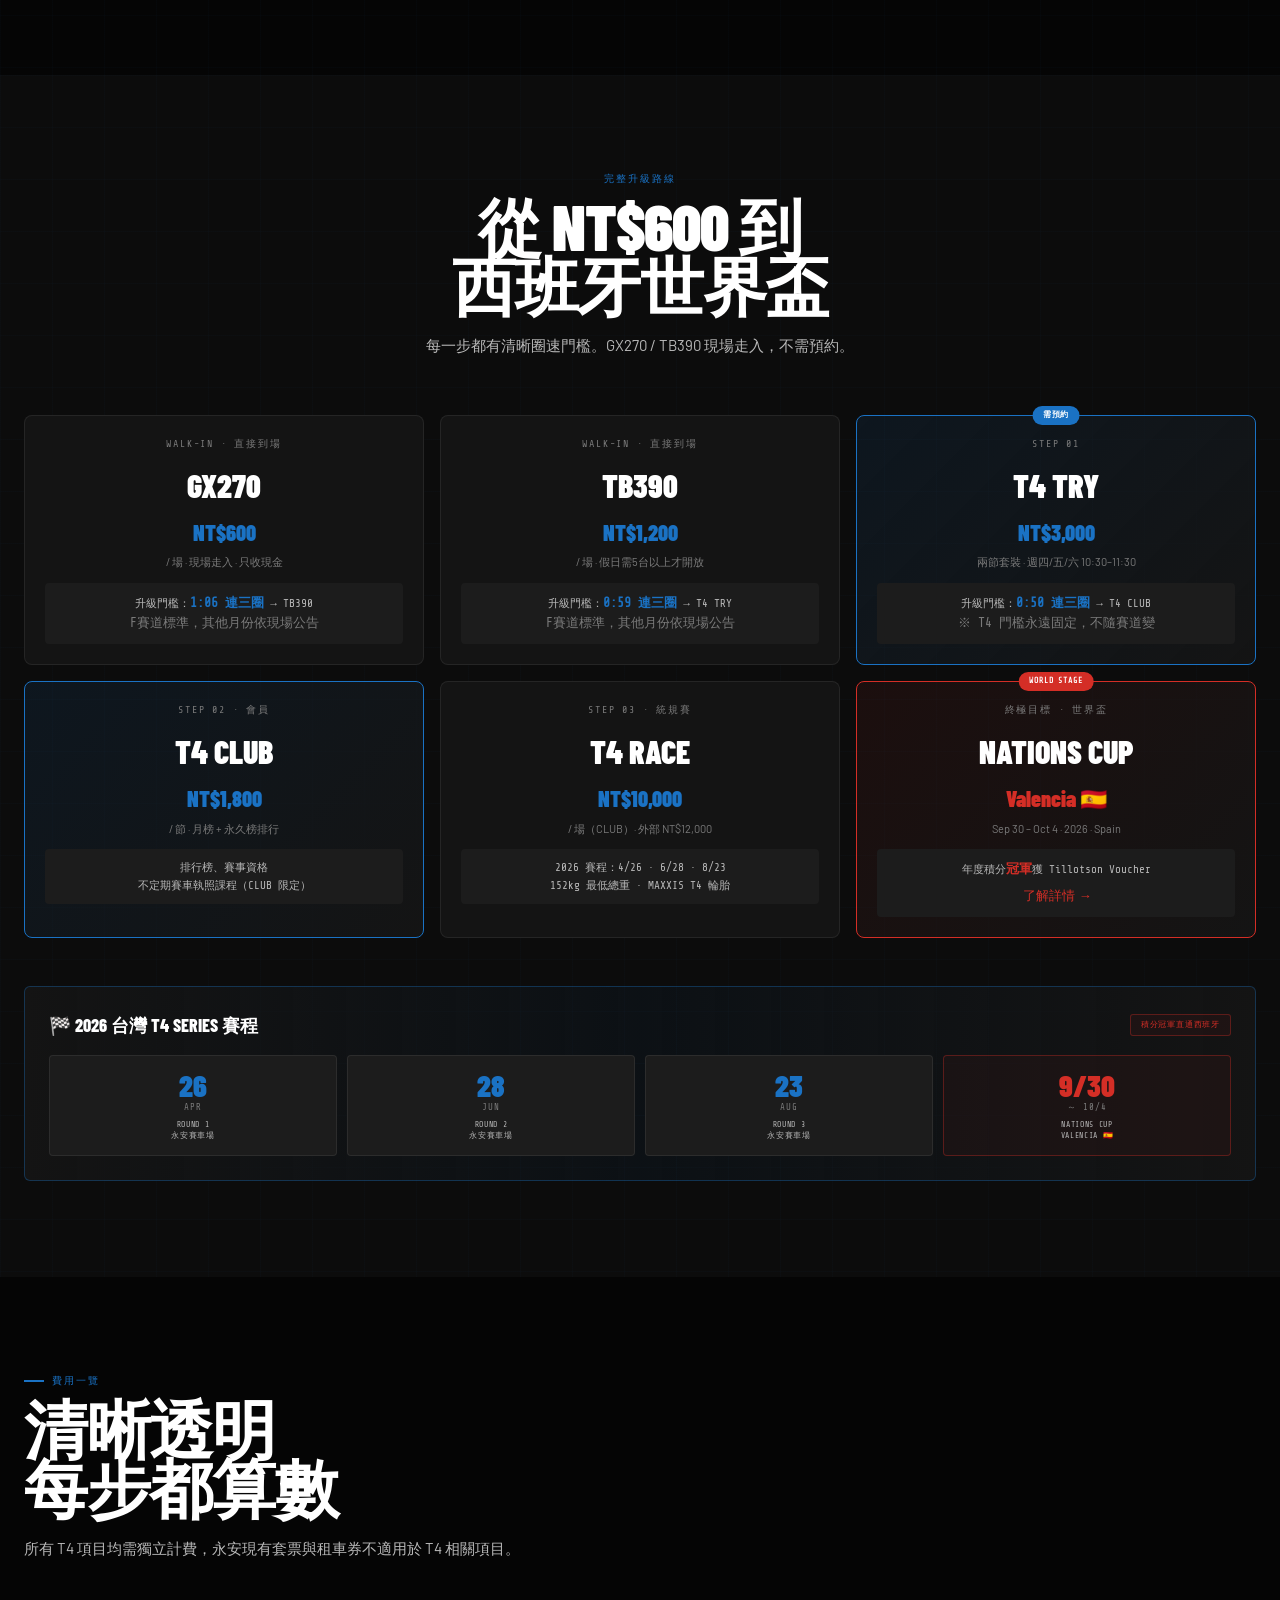
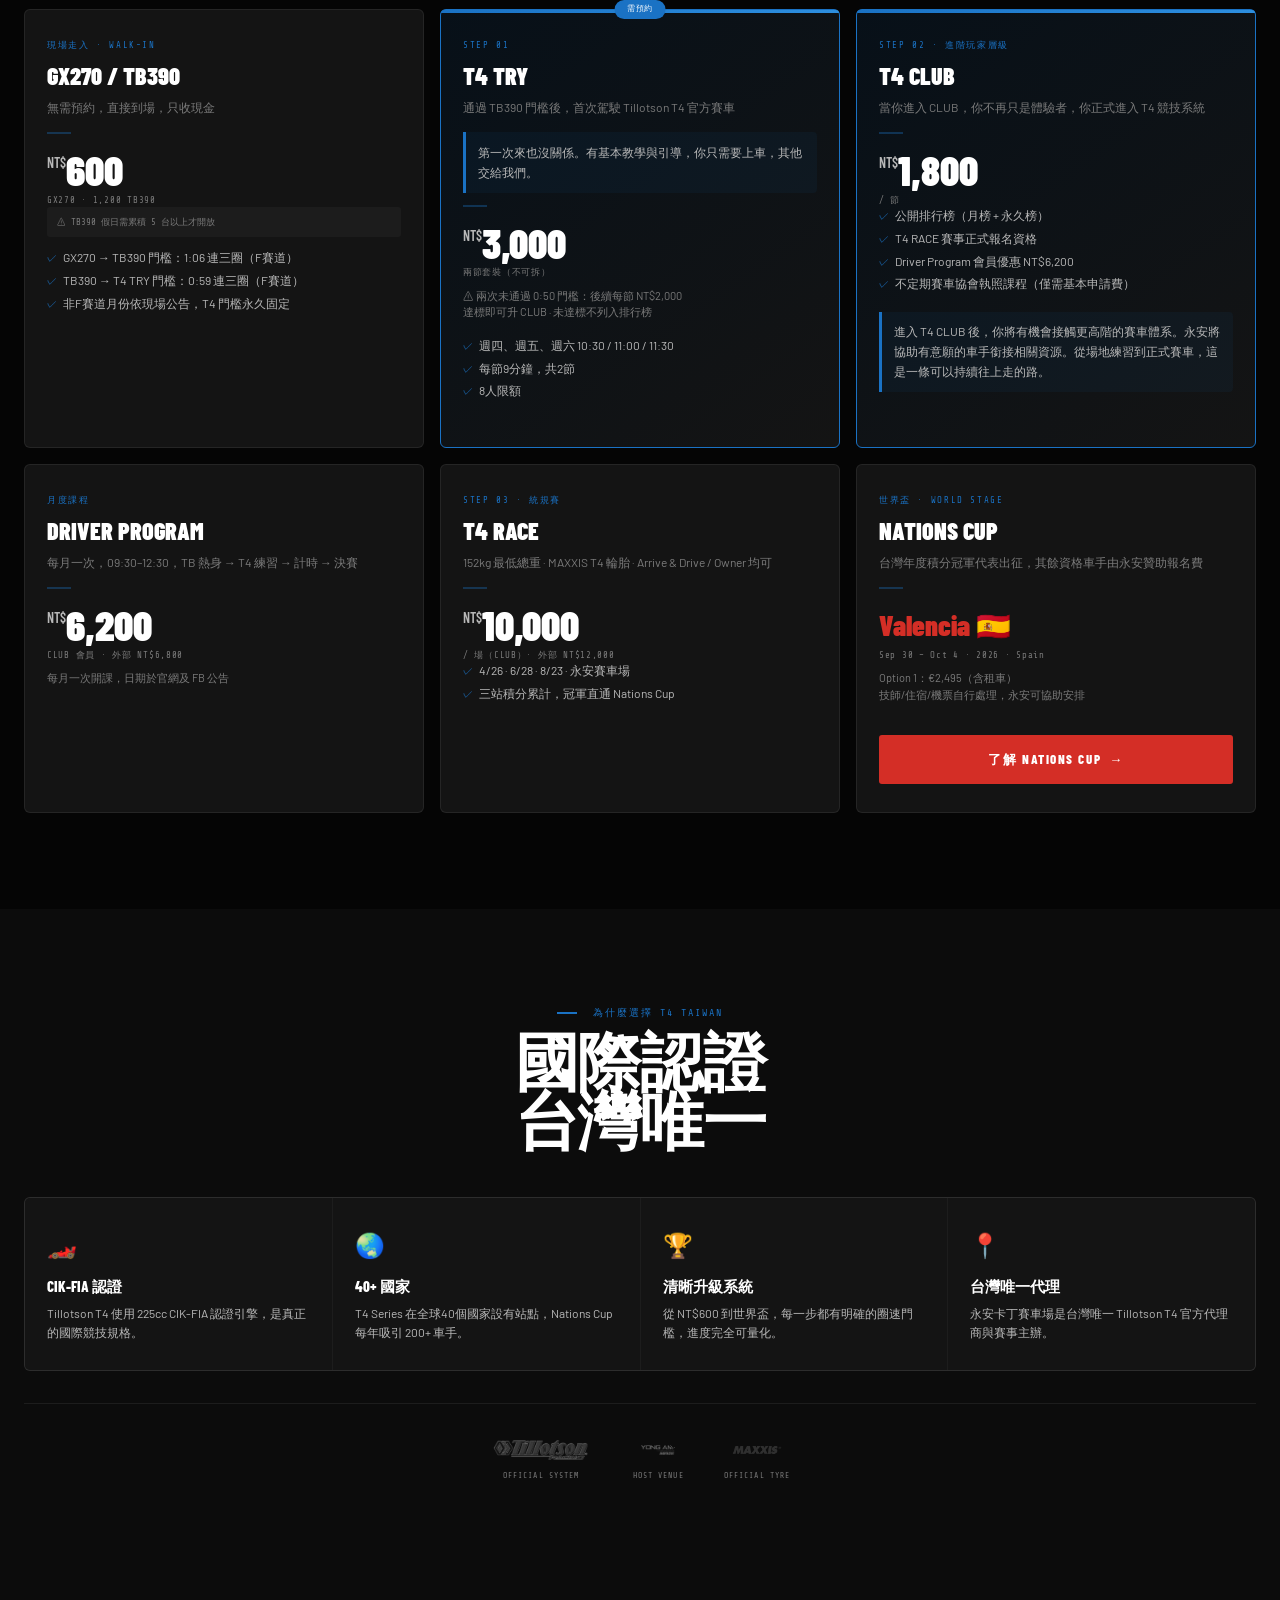
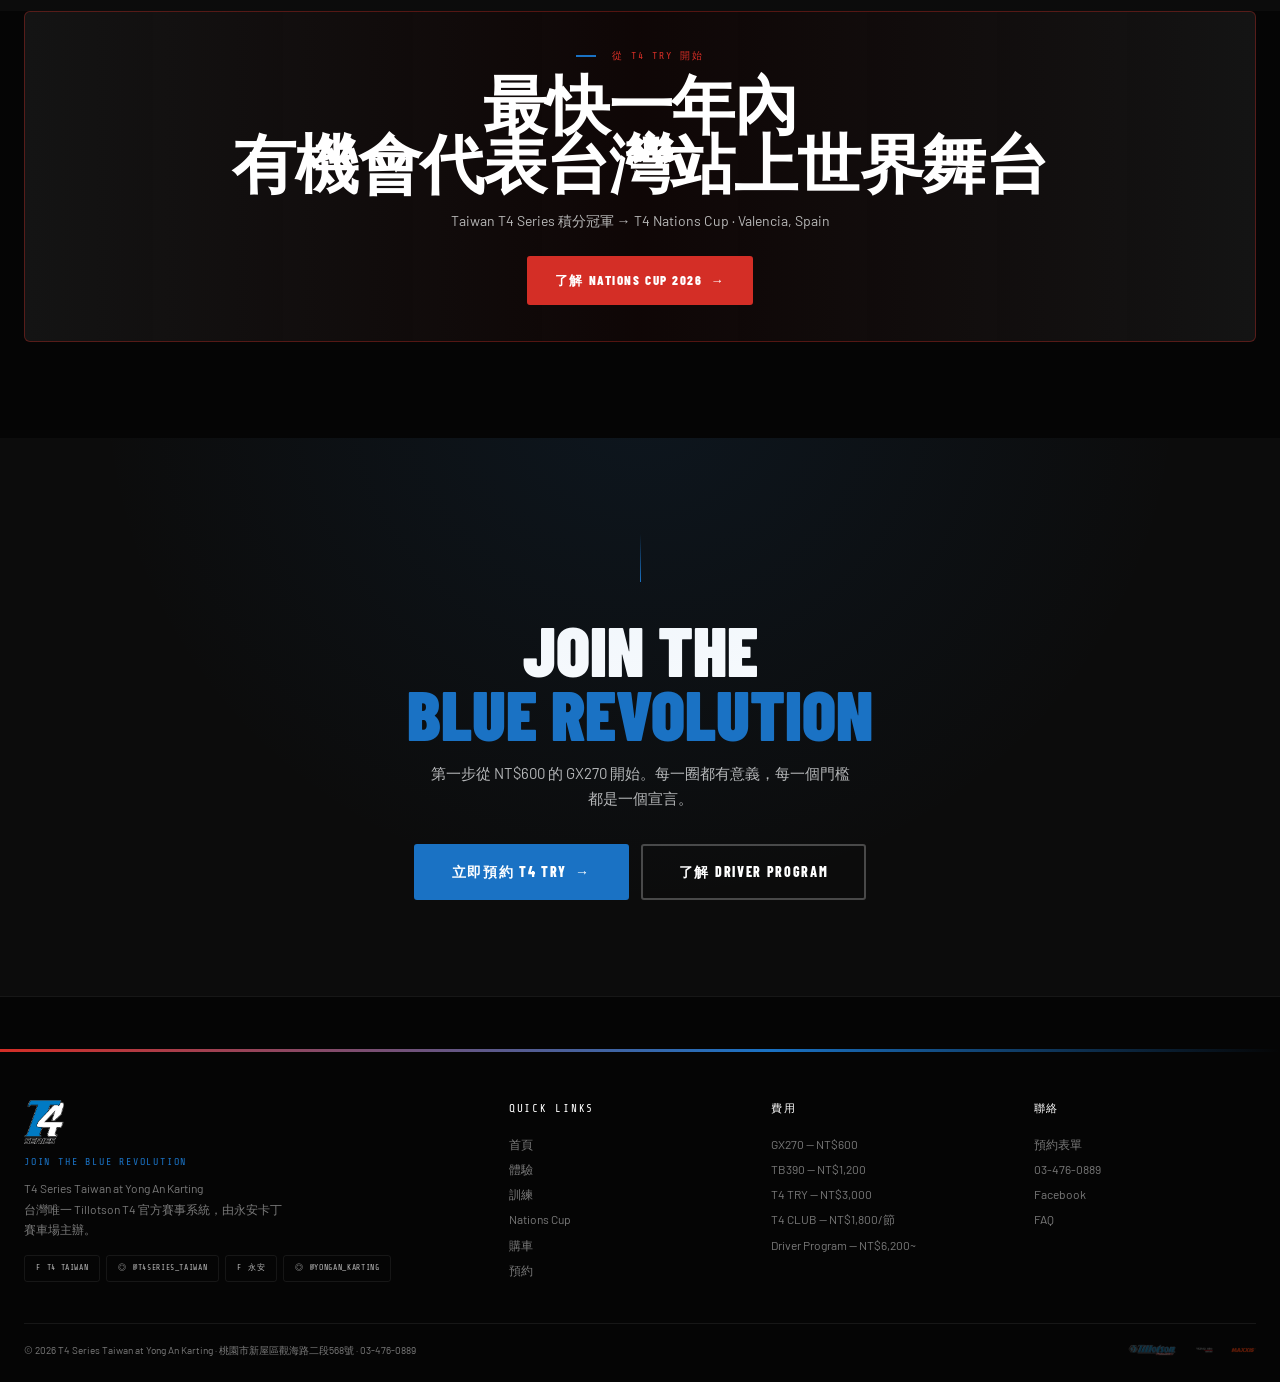
==== commit 7c70b0ca: "Update index.html" ====
--- a/index.html
+++ b/index.html
@@ -68,34 +68,35 @@
 
   <div class="hero-content container">
     
-    <div class="hero-label">T4 SERIES TAIWAN</div>
-    
-    <h1>
-      從體驗開始<br>
-      走上真正的<br>
-      <span class="text-blue">賽車之路</span>
-    </h1>
-
-    <p class="hero-sub">
-      從 NT$600 開始，一步步進入真正的賽車世界。<br>
-      達標，就有機會代表台灣站上西班牙 Nations Cup。
-    </p>
-
-    <div class="hero-cta">
-      <a href="contact.html" class="btn btn-primary btn-lg btn-arrow">
-        預約你的第一場 T4 TRY
-      </a>
-      <a href="#ladder" class="btn btn-outline btn-lg">
-        我可以跑到哪？
-      </a>
-    </div>
-
-    <!-- 壓力句 -->
-    <div style="margin-top:12px;font-size:13px;color:var(--grey)">
-      每週名額有限，通常提前額滿
-    </div>
-
-  </div>
+  <div class="hero-label">T4 SERIES TAIWAN</div>
+
+<div style="font-family:var(--fm);font-size:12px;letter-spacing:.18em;text-transform:uppercase;color:var(--blue);margin-bottom:16px;opacity:.95">
+  JOIN THE BLUE REVOLUTION
+</div>
+
+<h1>
+  從體驗開始<br>
+  走上真正的<br>
+  <span class="text-blue">賽車之路</span>
+</h1>
+
+<p class="hero-sub">
+  從 NT$600 開始，一步步進入真正的賽車世界。<br>
+  達標，就有機會代表台灣站上西班牙 Nations Cup。
+</p>
+
+<div class="hero-cta">
+  <a href="contact.html" class="btn btn-primary btn-lg btn-arrow">
+    預約你的第一場 T4 TRY
+  </a>
+  <a href="#ladder" class="btn btn-outline btn-lg">
+    我可以跑到哪？
+  </a>
+</div>
+
+<div style="margin-top:12px;font-size:13px;color:var(--grey)">
+  每週名額有限，通常提前額滿
+</div>
 </section>
 <!-- MARQUEE -->
 <div class="marquee-band">
--- a/style.css
+++ b/style.css
@@ -278,18 +278,6 @@
 .tl-item-label { font-family: var(--fm); font-size: 8px; letter-spacing: .14em; text-transform: uppercase; color: var(--grey); }
 
 /* ══════════════════════════════════════
-   GROWTH PATH
-══════════════════════════════════════ */
-.growth-grid { display: grid; grid-template-columns: repeat(3,1fr); gap: 16px; margin-top: 48px; }
-.growth-card { background: var(--dark-2); border: 1px solid var(--bdr); border-radius: 6px; padding: 24px; transition: all var(--t); }
-.growth-card:hover { border-color: var(--bdr-b); transform: translateY(-3px); }
-.growth-card.red-card { background: linear-gradient(135deg,rgba(212,46,38,.07),var(--dark-2)); border-color: var(--bdr-r); }
-.growth-num { font-family: var(--fd); font-size: 52px; font-weight: 900; color: rgba(26,114,196,.18); line-height: 1; }
-.growth-num.red { color: rgba(212,46,38,.2); }
-.growth-title { font-family: var(--fd); font-size: 16px; font-weight: 800; text-transform: uppercase; margin-bottom: 6px; }
-.growth-text { font-size: 12px; color: var(--grey-lt); line-height: 1.6; }
-
-/* ══════════════════════════════════════
    FINAL CTA
 ══════════════════════════════════════ */
 .final-cta { background: var(--dark); text-align: center; position: relative; overflow: hidden; }
@@ -349,7 +337,7 @@
 
 .gallery-cat{
   font-family:var(--fm);
-  font-size:8px;
+  font-size:12px;
   letter-spacing:.18em;
   text-transform:uppercase;
   color:var(--blue);
@@ -358,7 +346,7 @@
 
 .gallery-title{
   font-family:var(--fd);
-  font-size:13px;
+  font-size:16px;
   font-weight:700;
   text-transform:uppercase;
 }
@@ -604,7 +592,6 @@
   .faq-a-inner { font-size: 13px; }
 
   /* Gallery */
-  /* Gallery */
   .gallery-grid{
     display:flex;
     flex-direction:column;
@@ -614,6 +601,14 @@
   .gallery-cell{
     height:260px;
   }
+
+  .gallery-cat {
+  font-size: 11px;
+}
+
+.gallery-title {
+  font-size: 14px;
+}
 
   /* Nations Cup */
   .nc-stats-grid { grid-template-columns: 1fr 1fr; }
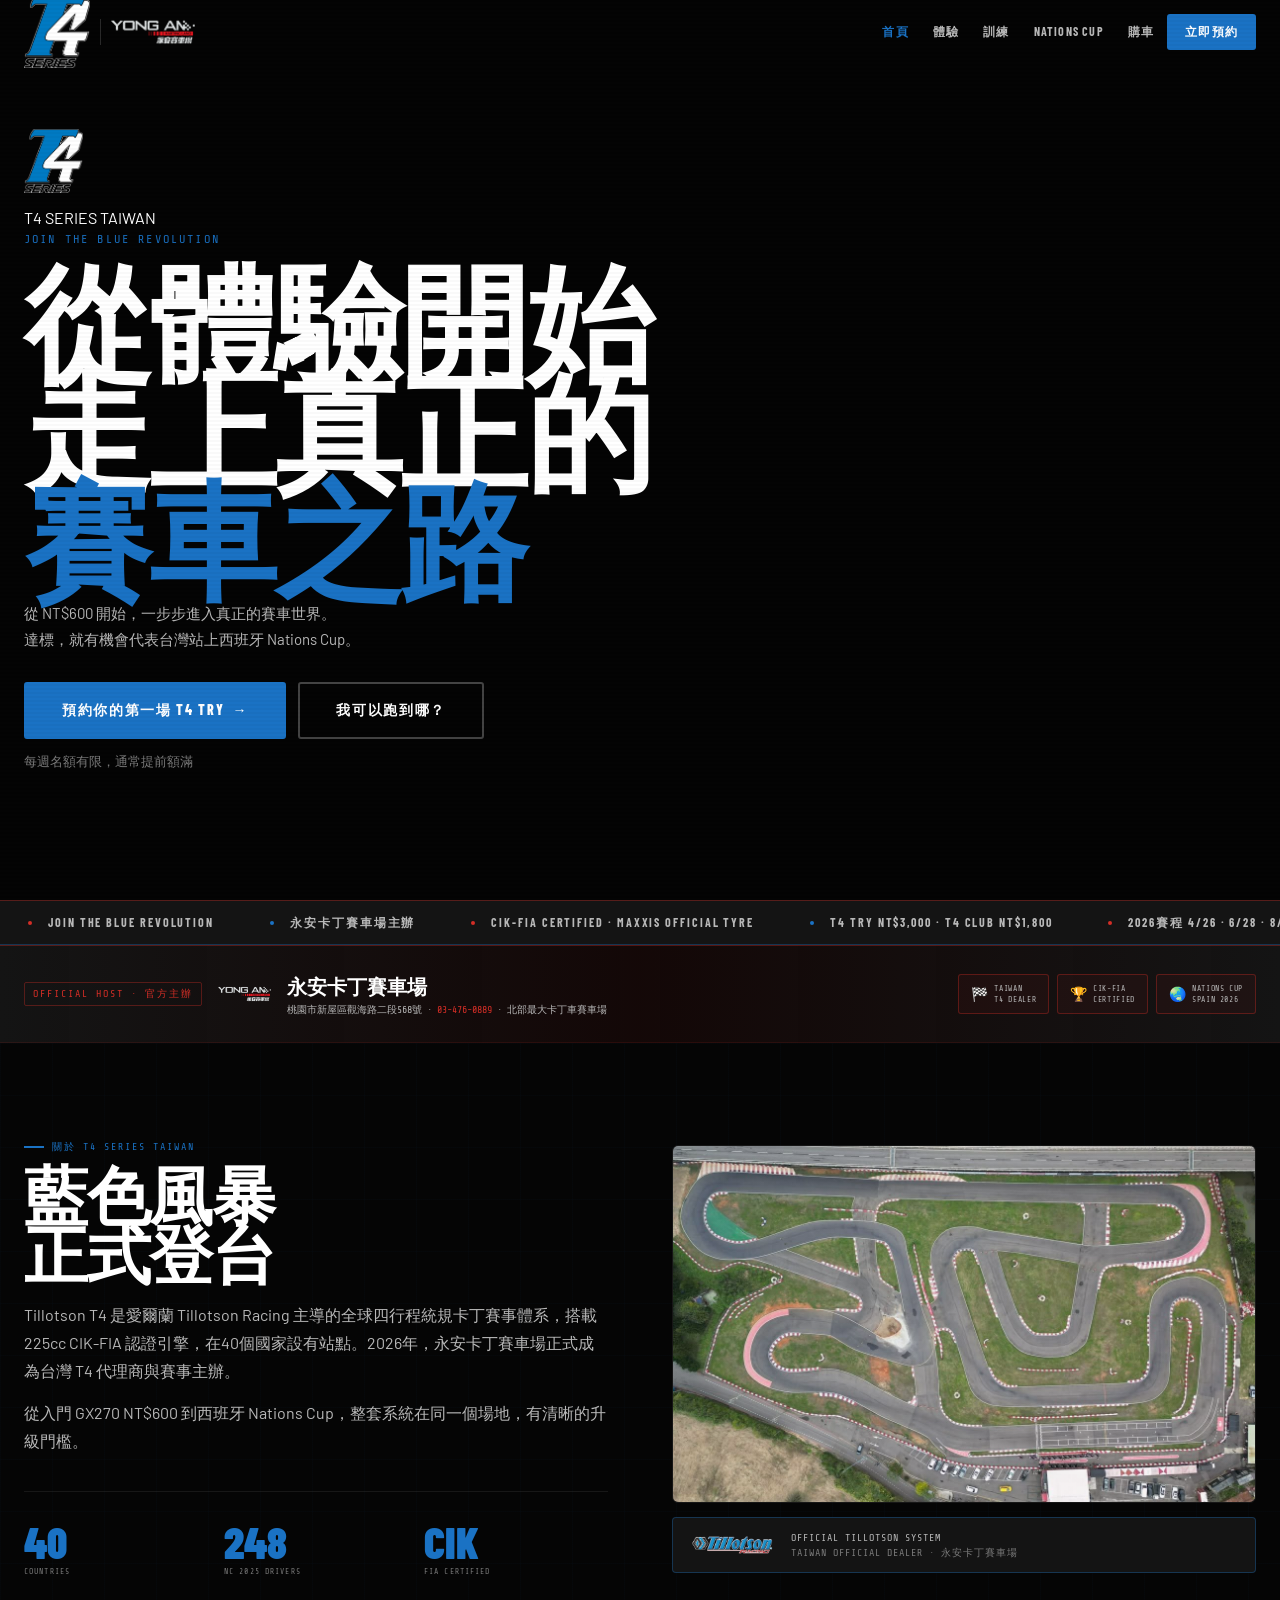
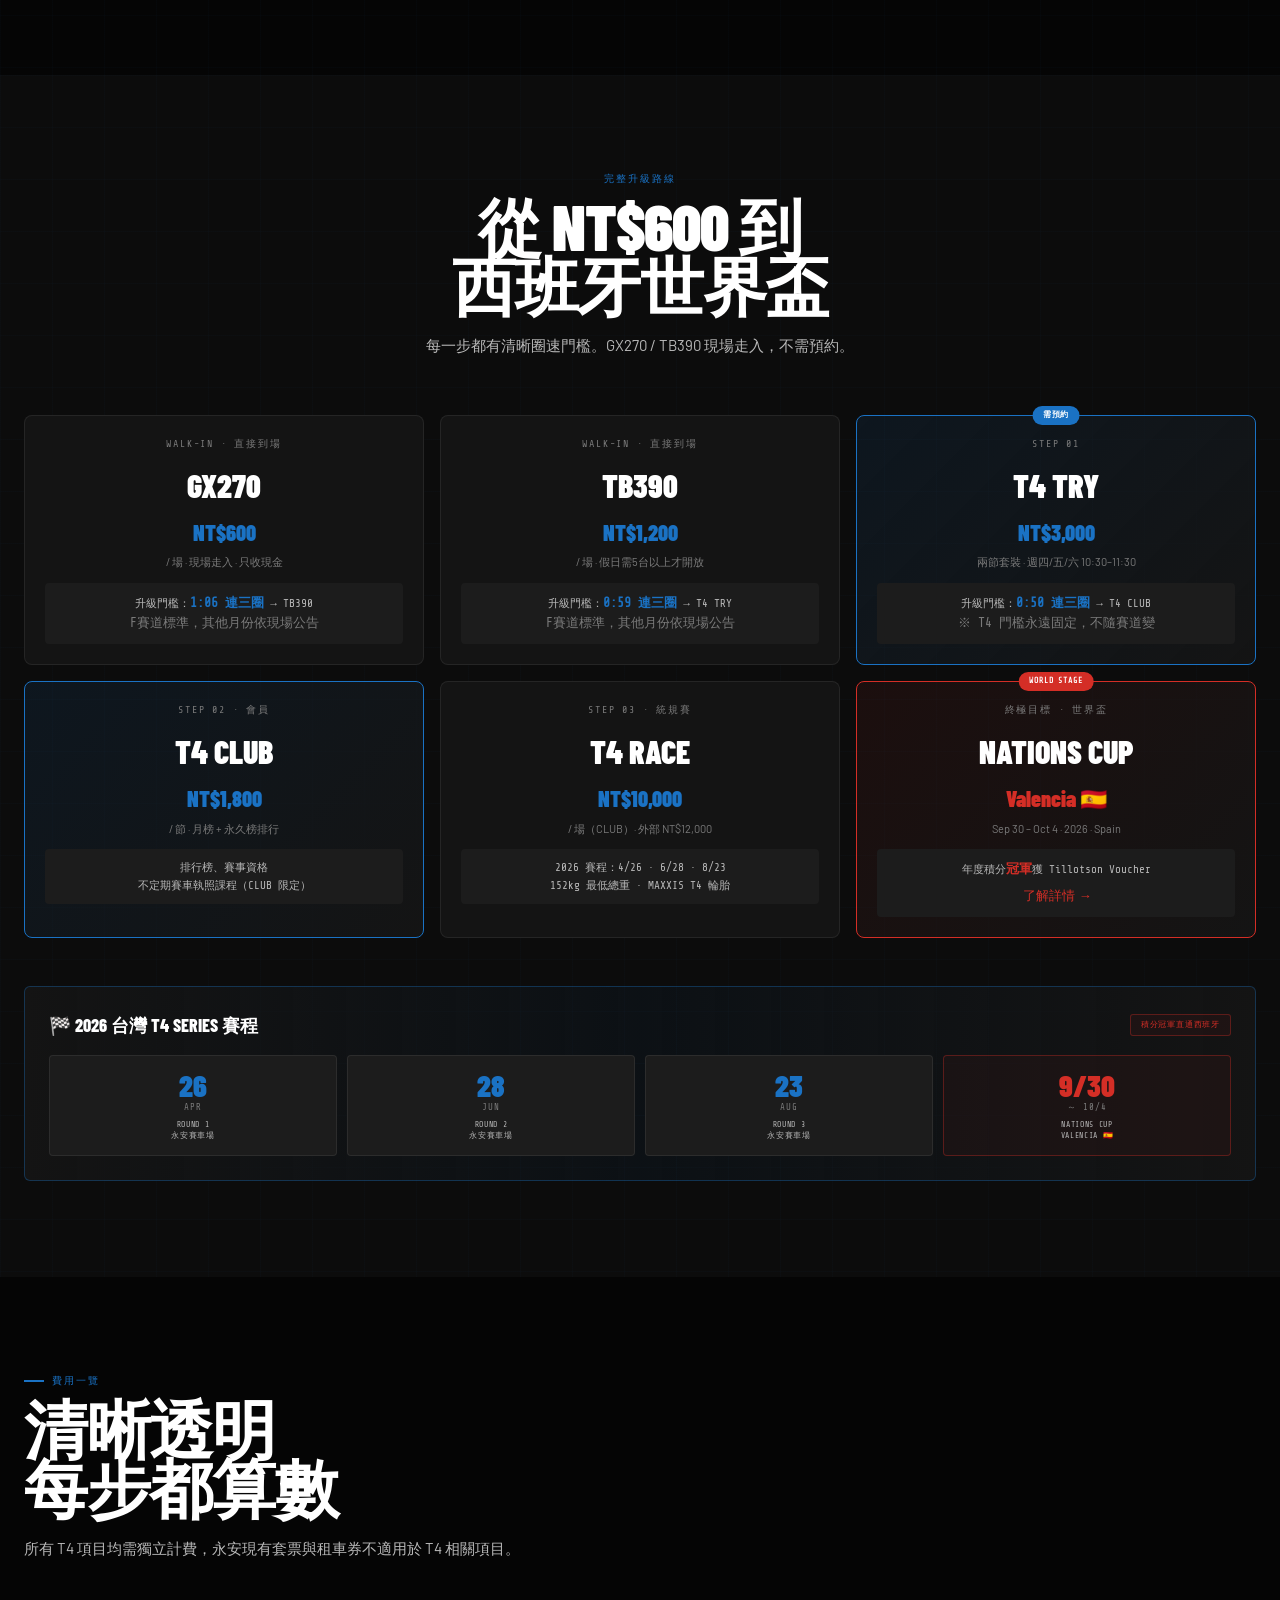
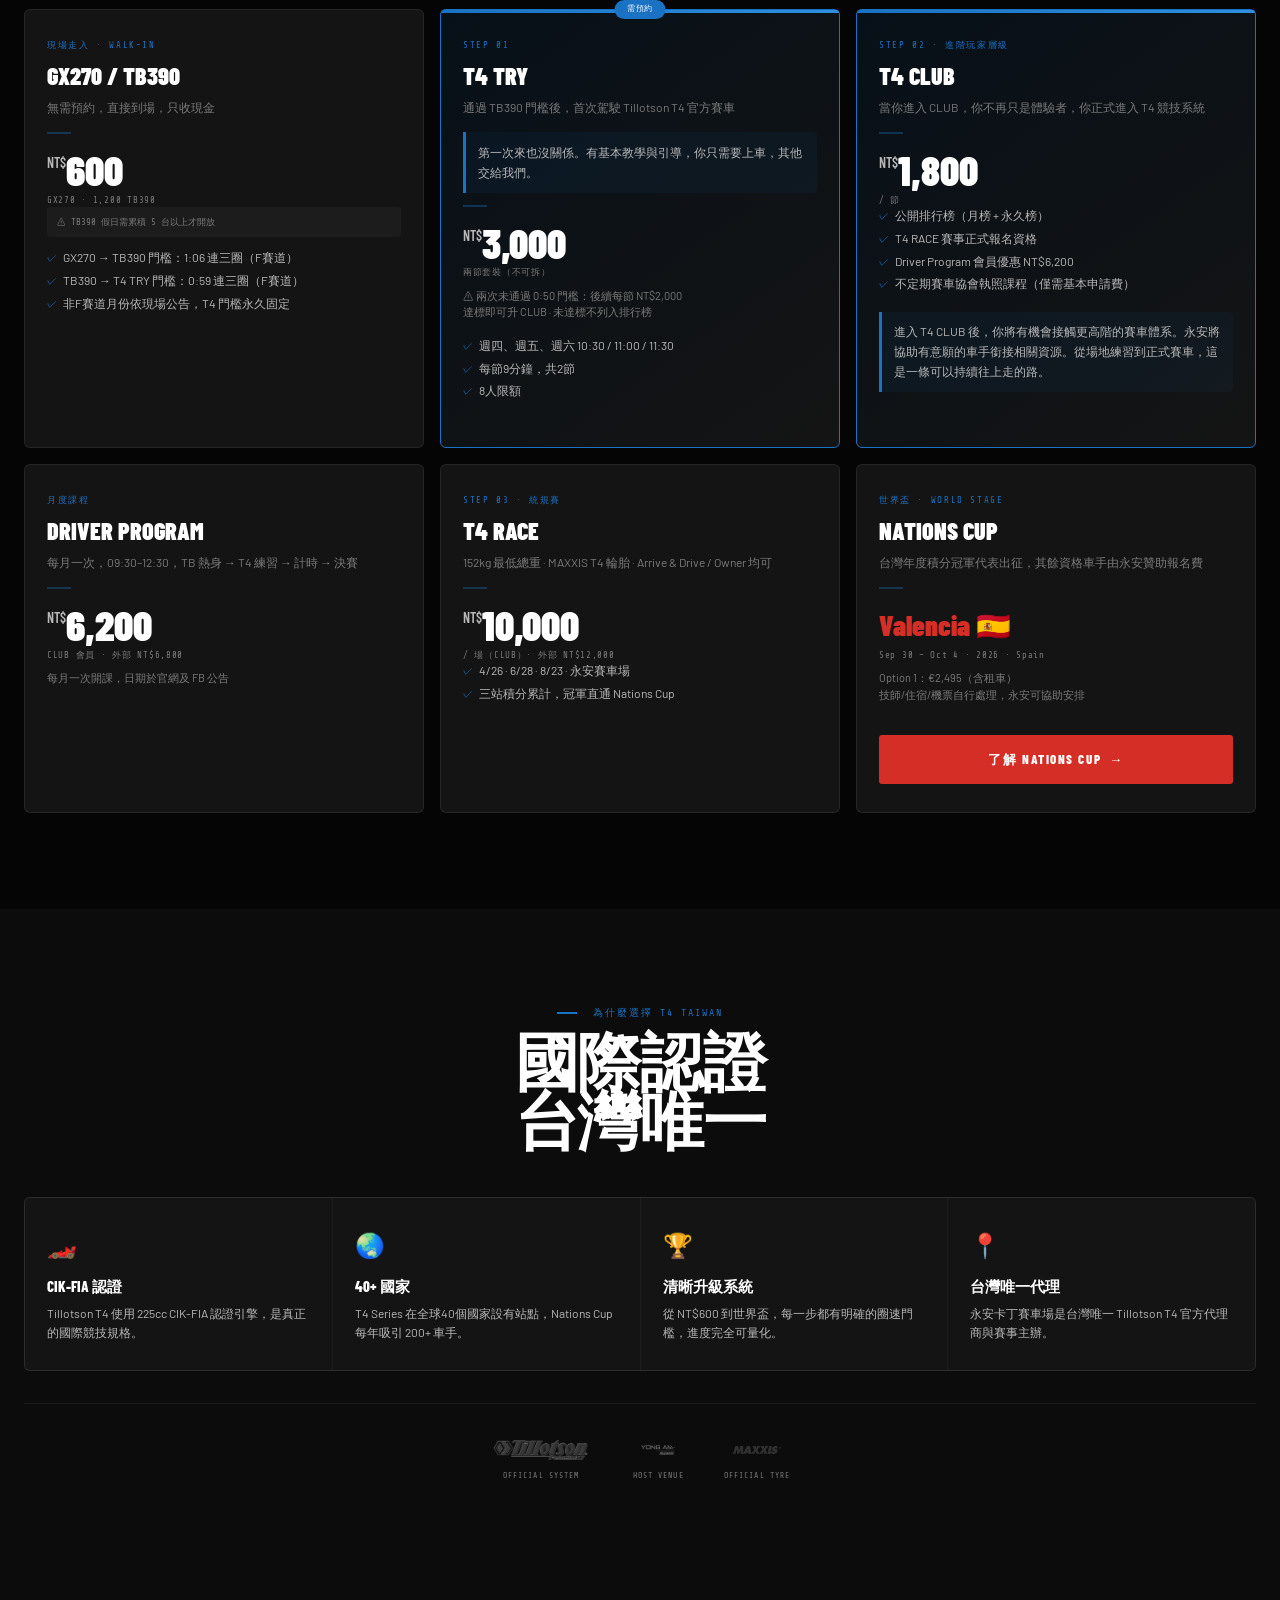
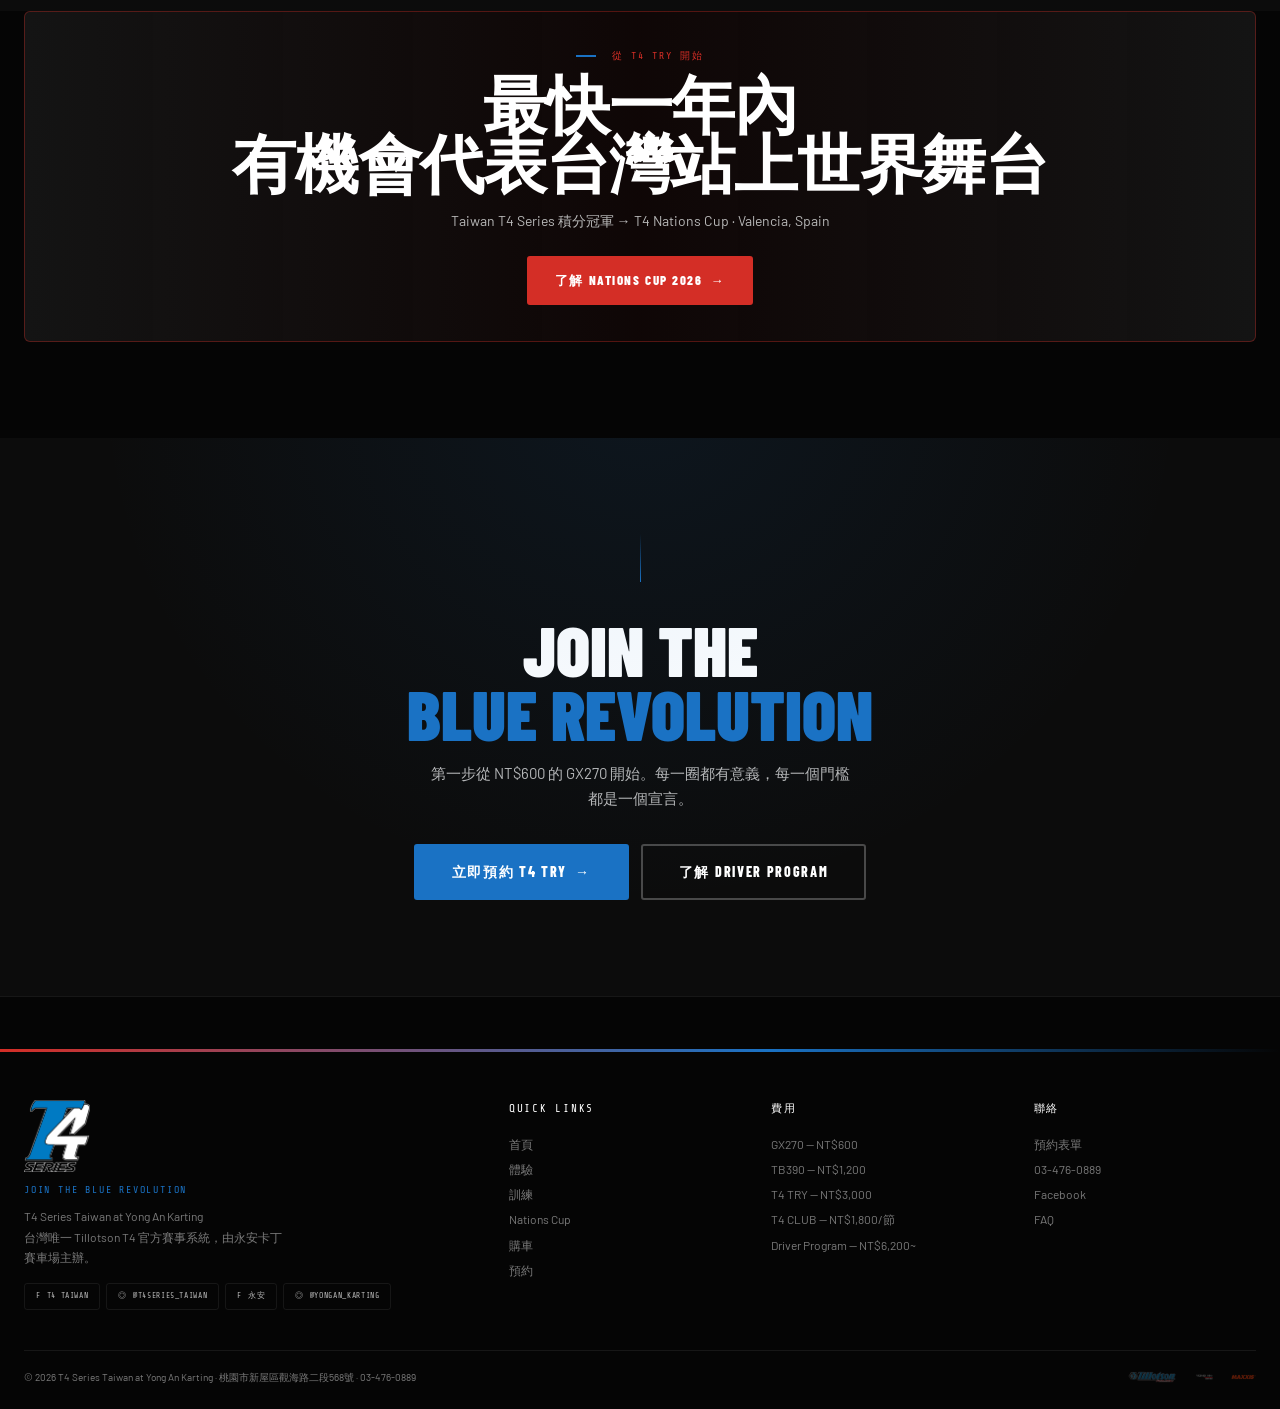
==== commit 51d48b59: "Update index.html" ====
--- a/index.html
+++ b/index.html
@@ -67,9 +67,10 @@
   </div>
 
   <div class="hero-content container">
+
+  <img src="t4-logo.png" alt="T4 Series" style="height:64px;margin-bottom:12px"/>
     
   <div class="hero-label">T4 SERIES TAIWAN</div>
-
 <div style="font-family:var(--fm);font-size:12px;letter-spacing:.18em;text-transform:uppercase;color:var(--blue);margin-bottom:16px;opacity:.95">
   JOIN THE BLUE REVOLUTION
 </div>
--- a/style.css
+++ b/style.css
@@ -62,9 +62,9 @@
 .navbar.scrolled { background: rgba(5,5,5,.95); backdrop-filter: blur(20px); border-bottom: 1px solid var(--bdr); }
 .nav-inner { display: flex; align-items: center; justify-content: space-between; height: var(--navh); gap: 12px; }
 .nav-logo { display: flex; align-items: center; gap: 10px; flex-shrink: 0; }
-.nav-logo img { height: 48px; width: auto; }
+.nav-logo img { height: 72px; width: auto; }
 .nav-logo-sep { width: 1px; height: 26px; background: rgba(255,255,255,.15); flex-shrink: 0; }
-.nav-logo-host img { height: 20px; width: auto; }
+.nav-logo-host img { height: 70px; width: auto; }
 .nav-links { display: flex; align-items: center; gap: 2px; }
 .nav-links a { font-family: var(--fd); font-size: 12px; font-weight: 700; letter-spacing: .1em; text-transform: uppercase; color: var(--grey-lt); padding: 7px 11px; border-radius: 3px; transition: color var(--t); white-space: nowrap; }
 .nav-links a:hover, .nav-links a.active { color: var(--blue); }
@@ -82,7 +82,7 @@
 .nav-mobile a:last-child { border-bottom: none; }
 .nav-mobile a:hover { color: var(--blue); }
 .nav-mobile-partner { display: flex; align-items: center; gap: 16px; padding-top: 14px; margin-top: 6px; border-top: 1px solid var(--bdr); }
-.nav-mobile-partner img { height: 22px; width: auto; filter: brightness(.55); }
+.nav-mobile-partner img { height: 40px; width: auto; filter: brightness(.55); }
 
 /* ══════════════════════════════════════
    BUTTONS
@@ -337,8 +337,8 @@
 
 .gallery-cat{
   font-family:var(--fm);
-  font-size:12px;
-  letter-spacing:.18em;
+  font-size:18px;
+  letter-spacing:.20em;
   text-transform:uppercase;
   color:var(--blue);
   margin-bottom:2px;
@@ -346,7 +346,7 @@
 
 .gallery-title{
   font-family:var(--fd);
-  font-size:16px;
+  font-size:22px;
   font-weight:700;
   text-transform:uppercase;
 }
@@ -472,7 +472,7 @@
 footer { background: var(--black); border-top: 1px solid var(--bdr); padding: 52px 0 24px; }
 .footer-topbar { height: 3px; background: linear-gradient(90deg,var(--red),var(--blue) 60%,transparent); margin-bottom: 48px; }
 .footer-grid { display: grid; grid-template-columns: 2fr 1fr 1fr 1fr; gap: 40px; margin-bottom: 40px; }
-.footer-brand img { height: 44px; margin-bottom: 10px; }
+.footer-brand img { height: 72px; margin-bottom: 10px; }
 .footer-slogan { font-family: var(--fm); font-size: 10px; letter-spacing: .18em; text-transform: uppercase; color: var(--blue); margin-bottom: 8px; }
 .footer-brand p { font-size: 12px; color: var(--grey); line-height: 1.7; max-width: 260px; margin-bottom: 16px; }
 .footer-socials { display: flex; gap: 6px; flex-wrap: wrap; }
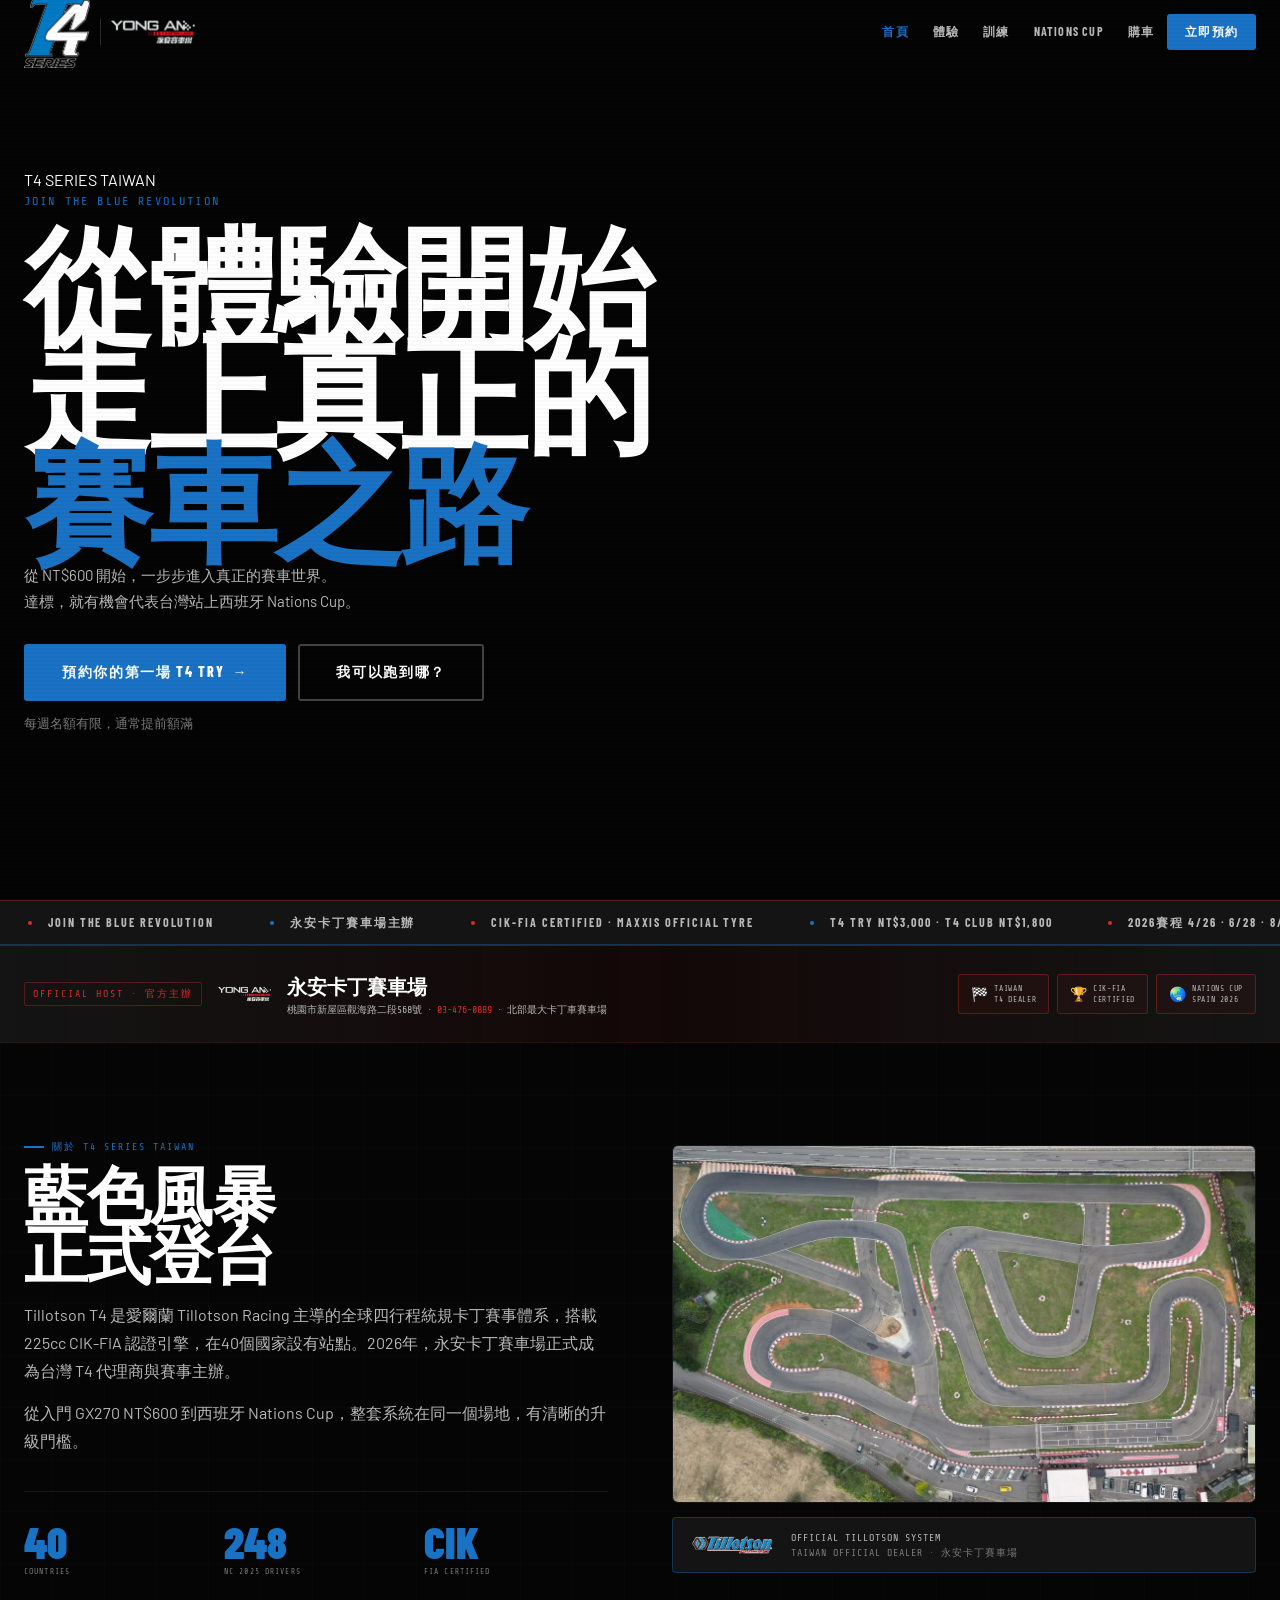
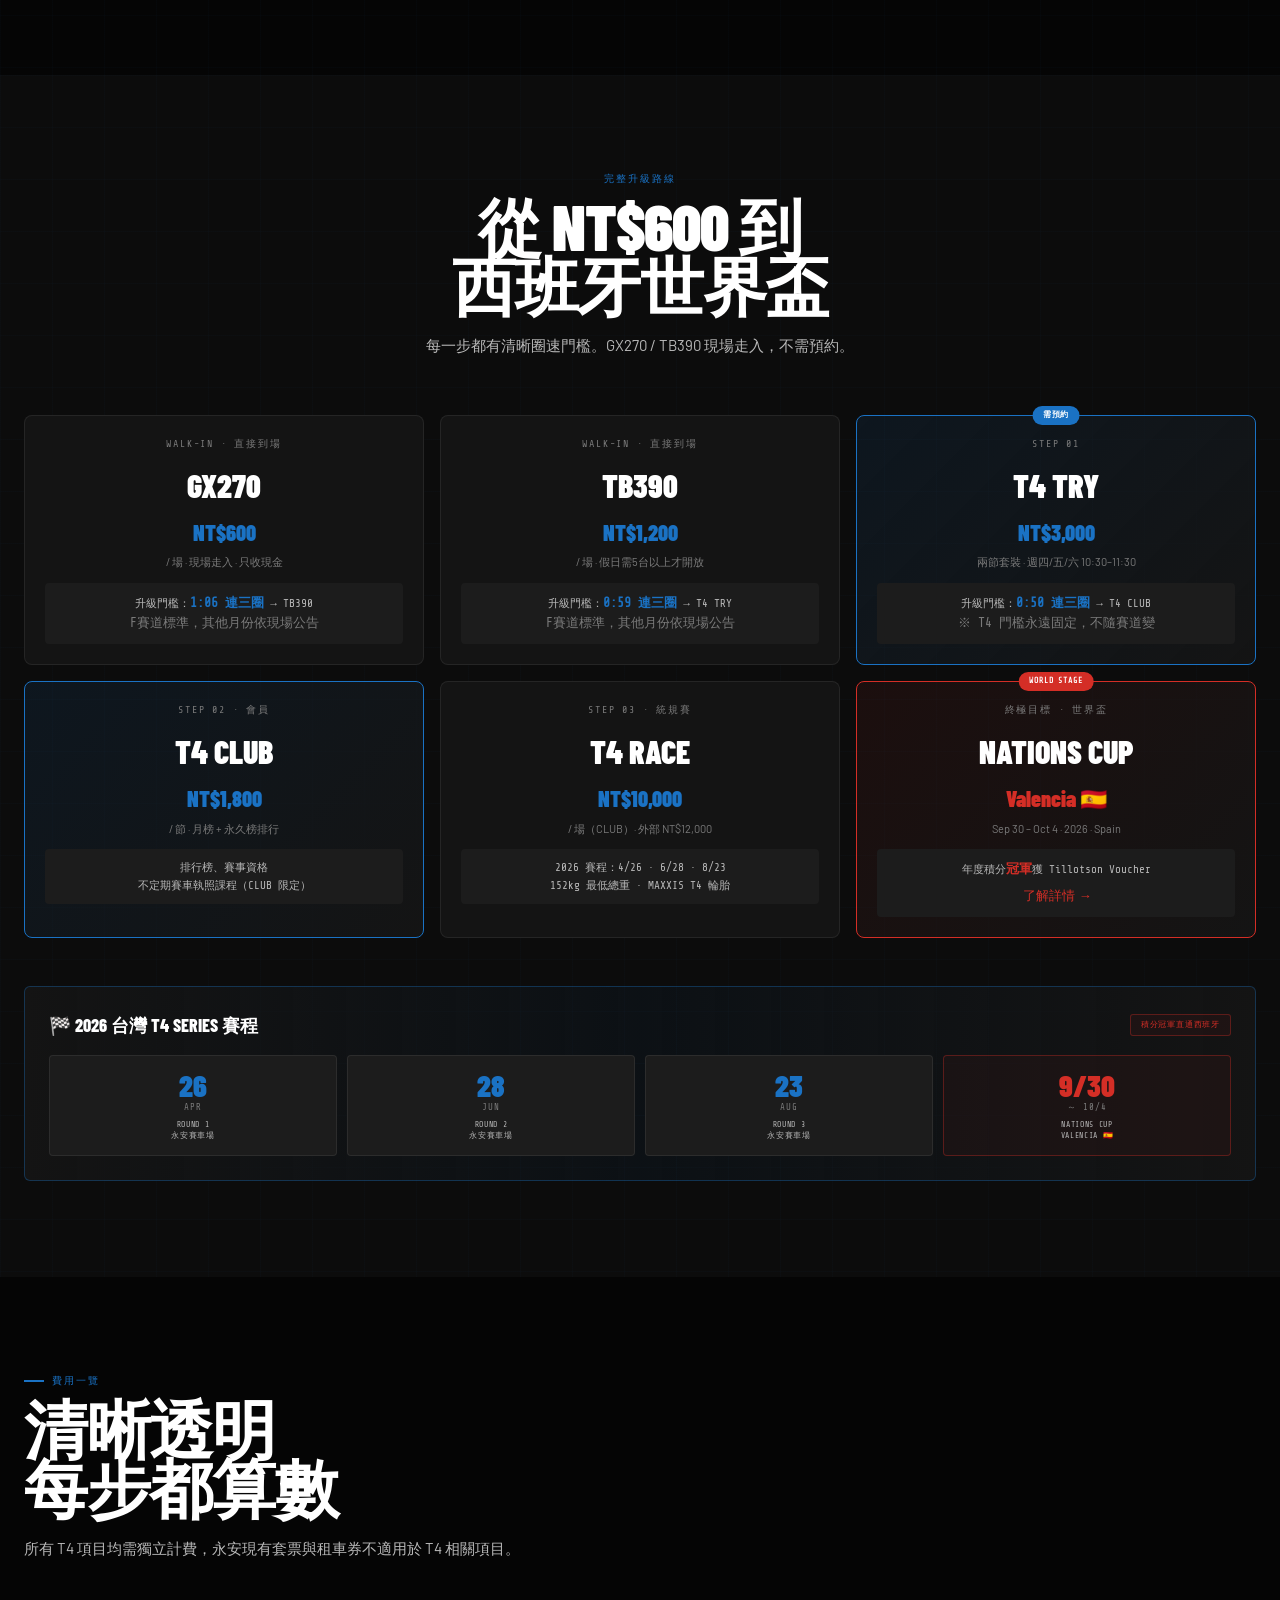
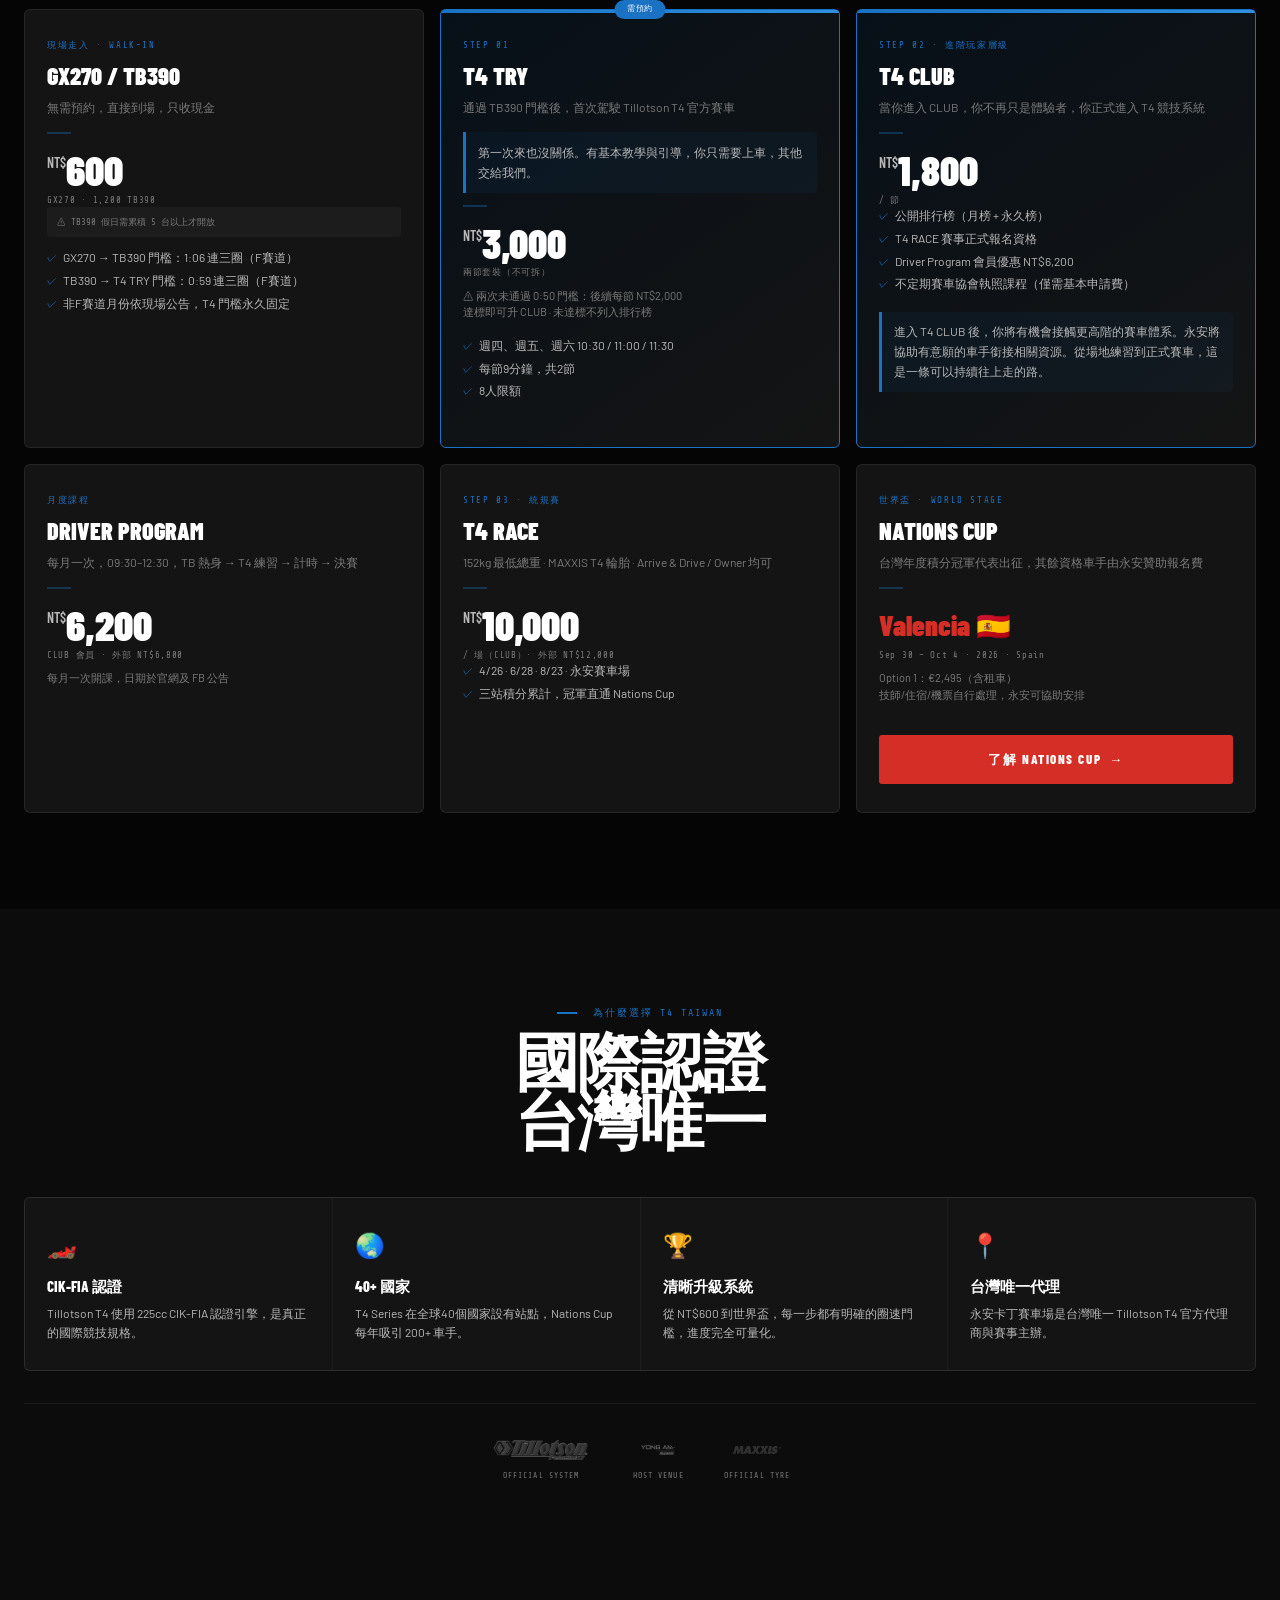
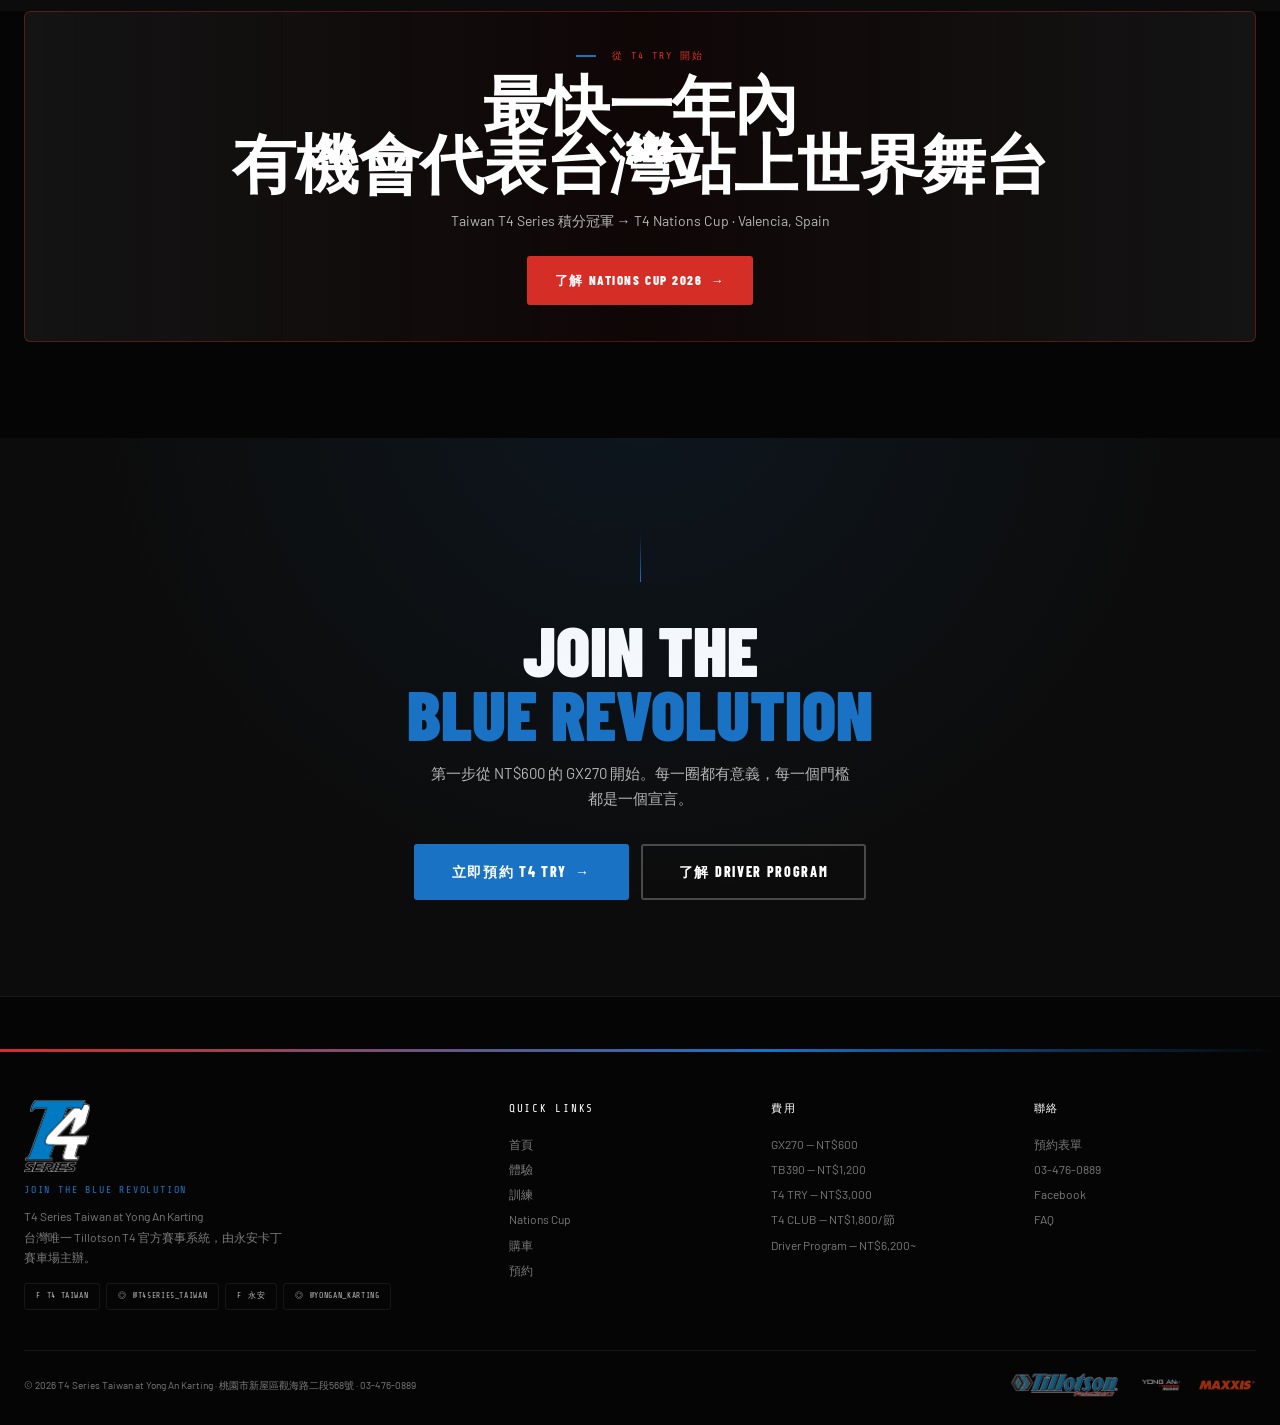
==== commit 3a4f9f77: "Update index.html" ====
--- a/index.html
+++ b/index.html
@@ -67,8 +67,6 @@
   </div>
 
   <div class="hero-content container">
-
-  <img src="t4-logo.png" alt="T4 Series" style="height:64px;margin-bottom:12px"/>
     
   <div class="hero-label">T4 SERIES TAIWAN</div>
 <div style="font-family:var(--fm);font-size:12px;letter-spacing:.18em;text-transform:uppercase;color:var(--blue);margin-bottom:16px;opacity:.95">
--- a/style.css
+++ b/style.css
@@ -485,8 +485,15 @@
 .footer-bottom { padding-top: 18px; border-top: 1px solid var(--bdr); display: flex; align-items: center; justify-content: space-between; flex-wrap: wrap; gap: 10px; }
 .footer-copy { font-size: 10px; color: var(--grey); }
 .footer-partner-logos { display: flex; align-items: center; gap: 18px; }
-.footer-partner-logos img { height: 14px; width: auto; filter: brightness(.35); transition: filter var(--t); }
-.footer-partner-logos img:hover { filter: brightness(.7); }
+.footer-partner-logos img {
+  height: 32px;
+  opacity: 0.6;
+}
+
+.footer-partner-logos img:hover {
+  opacity: 1;
+  transform: translateY(-2px);
+}
 
 /* ══════════════════════════════════════
    TECH BG
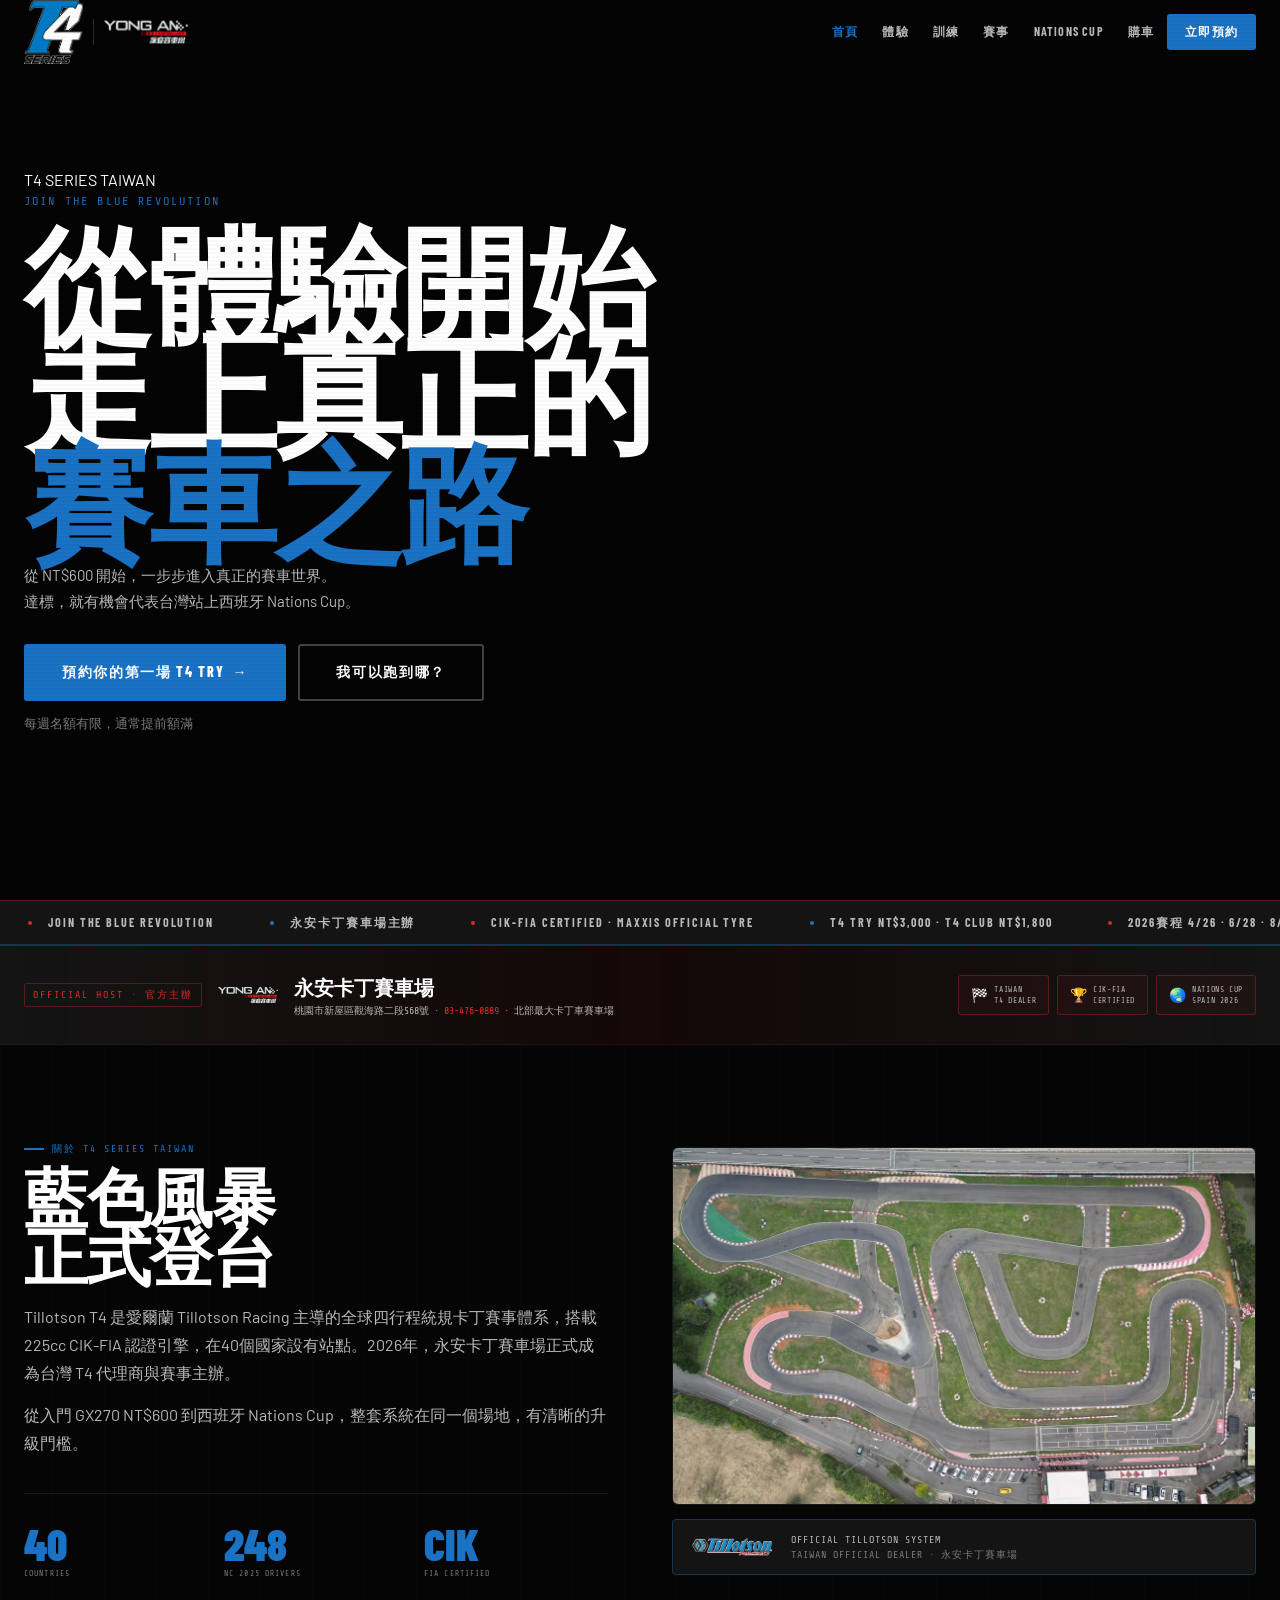
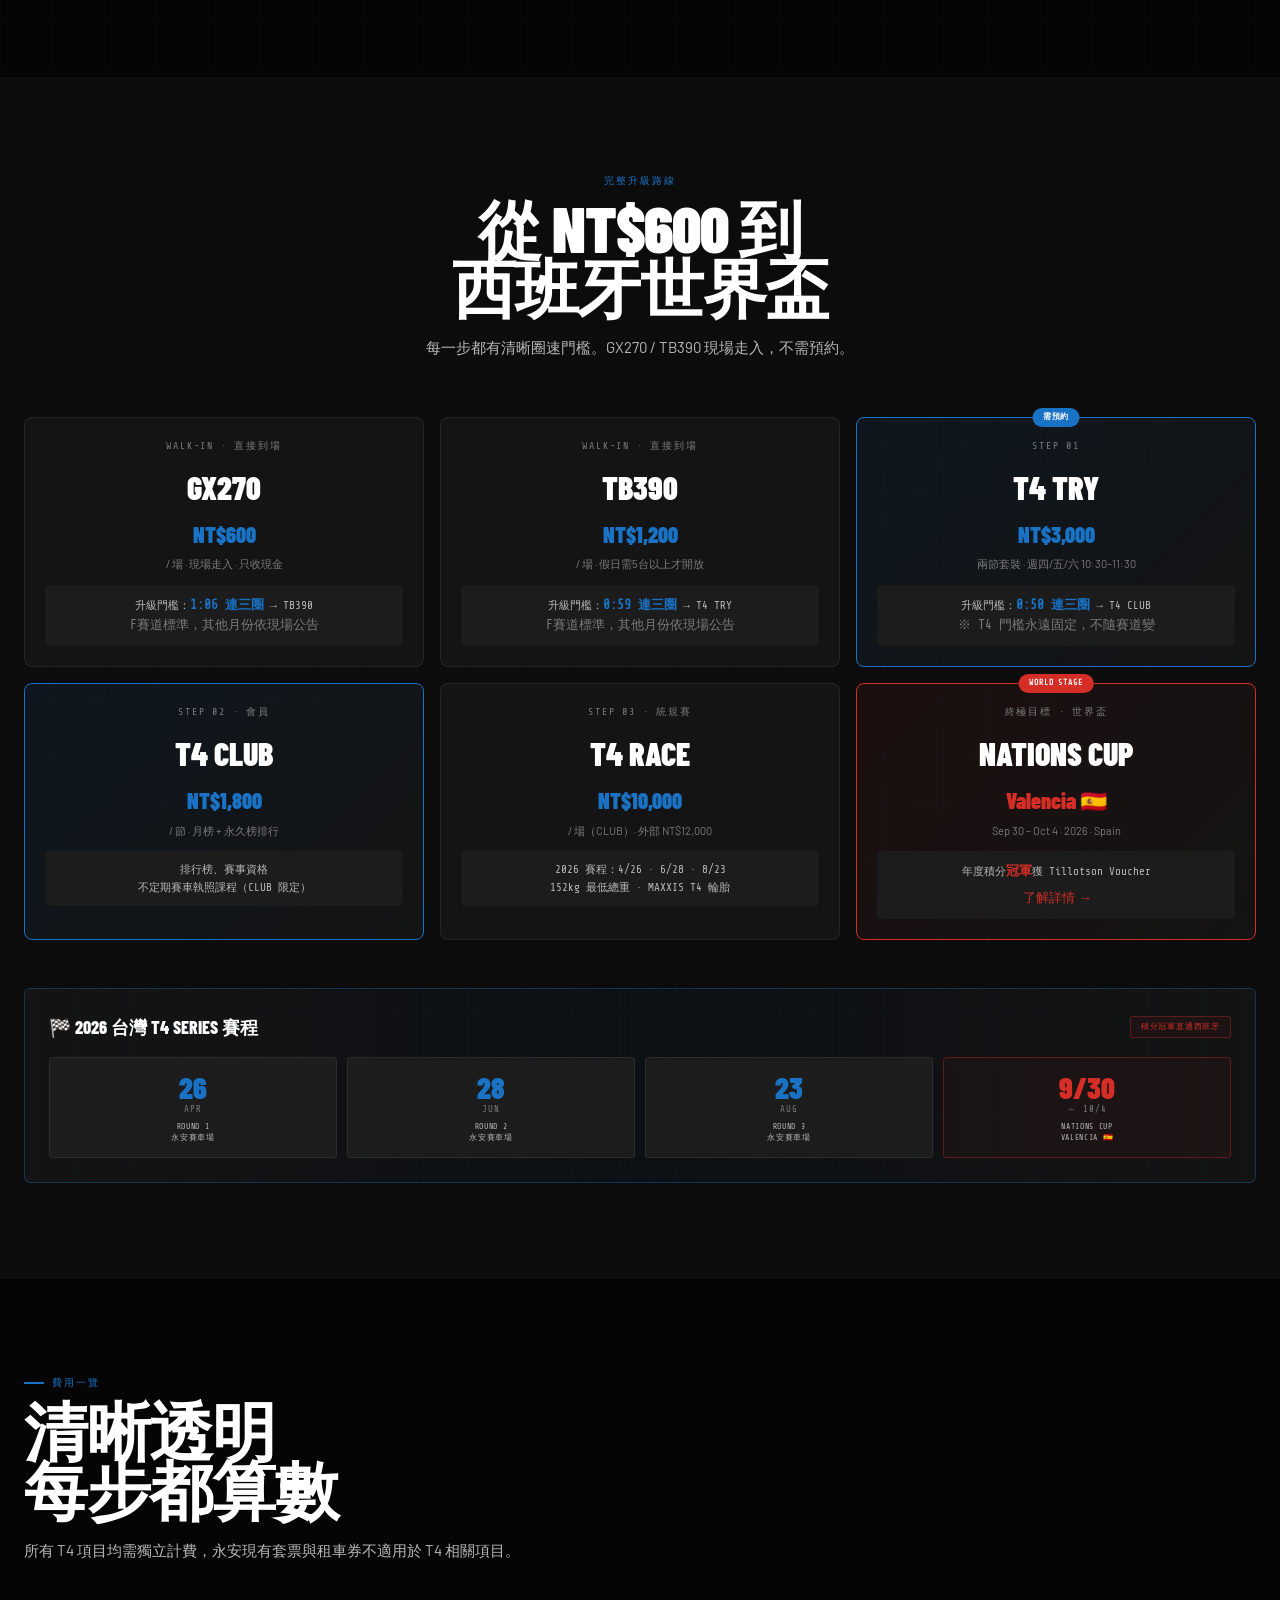
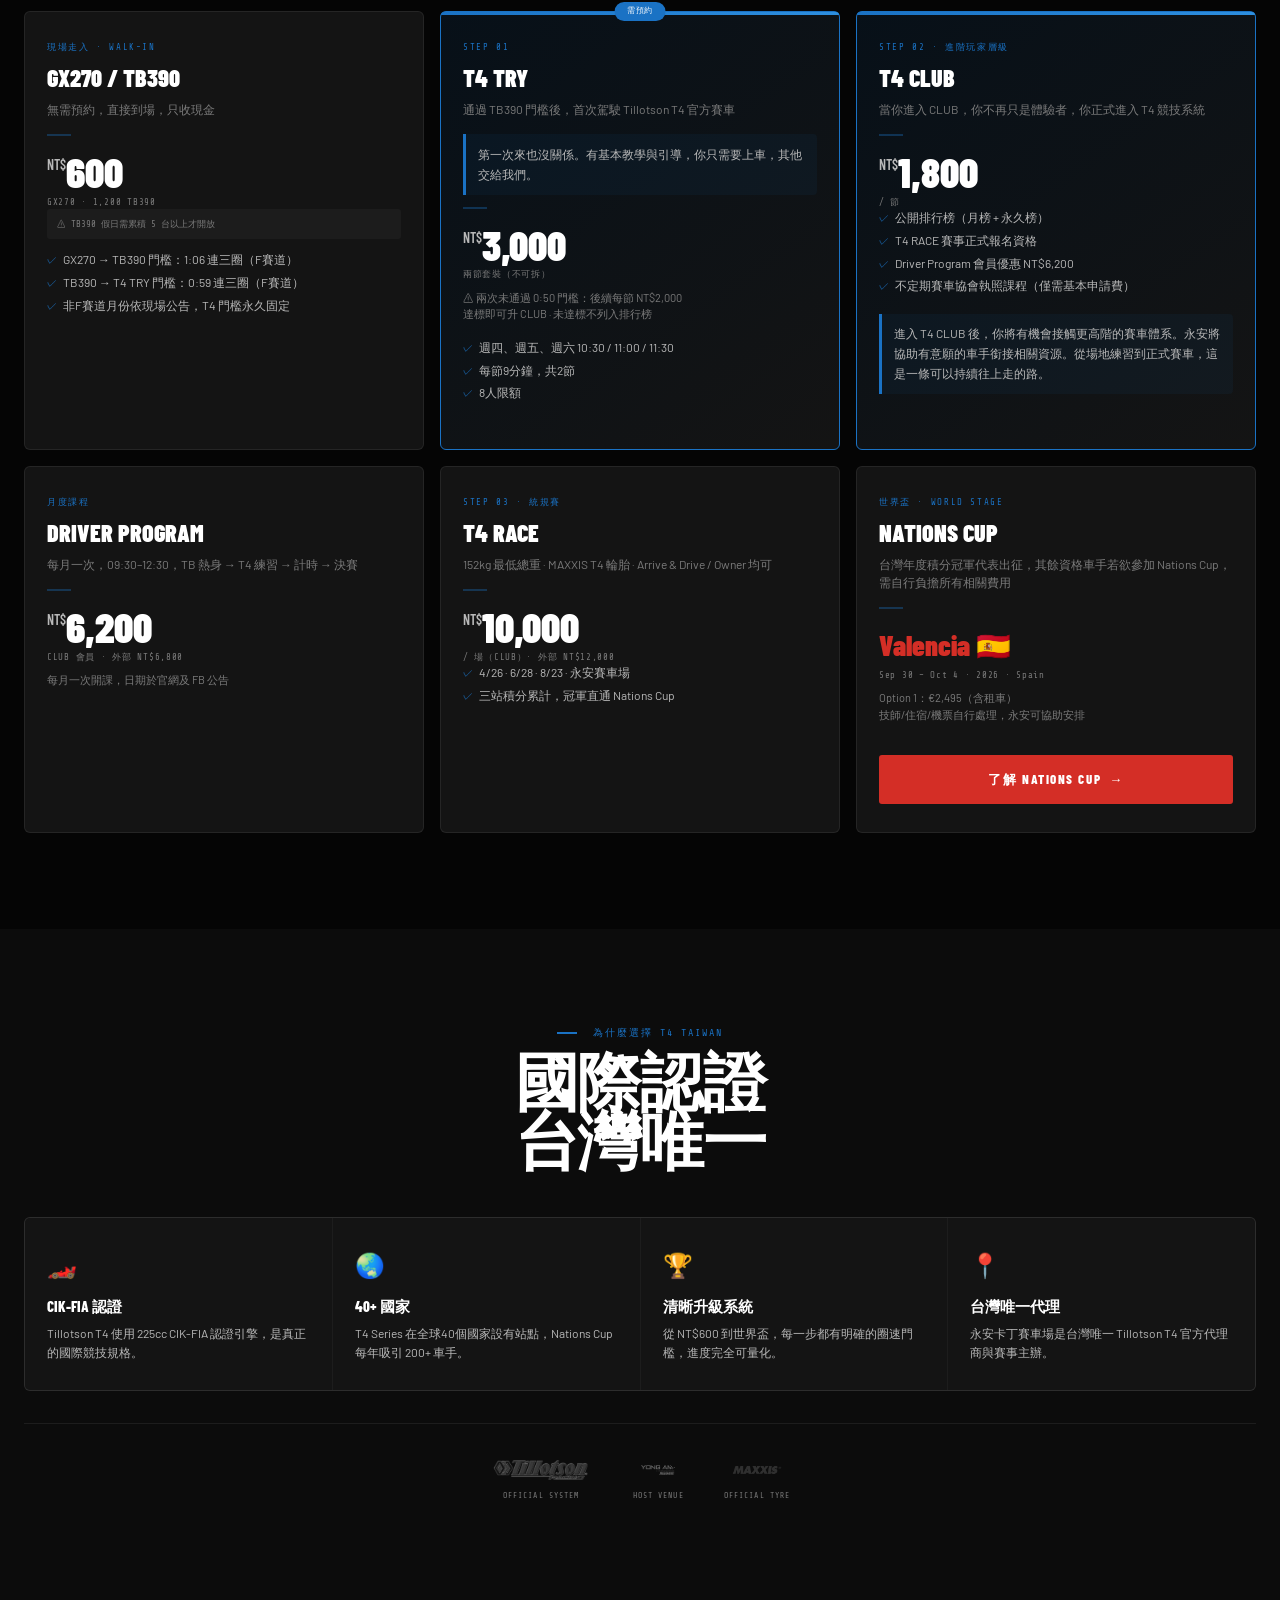
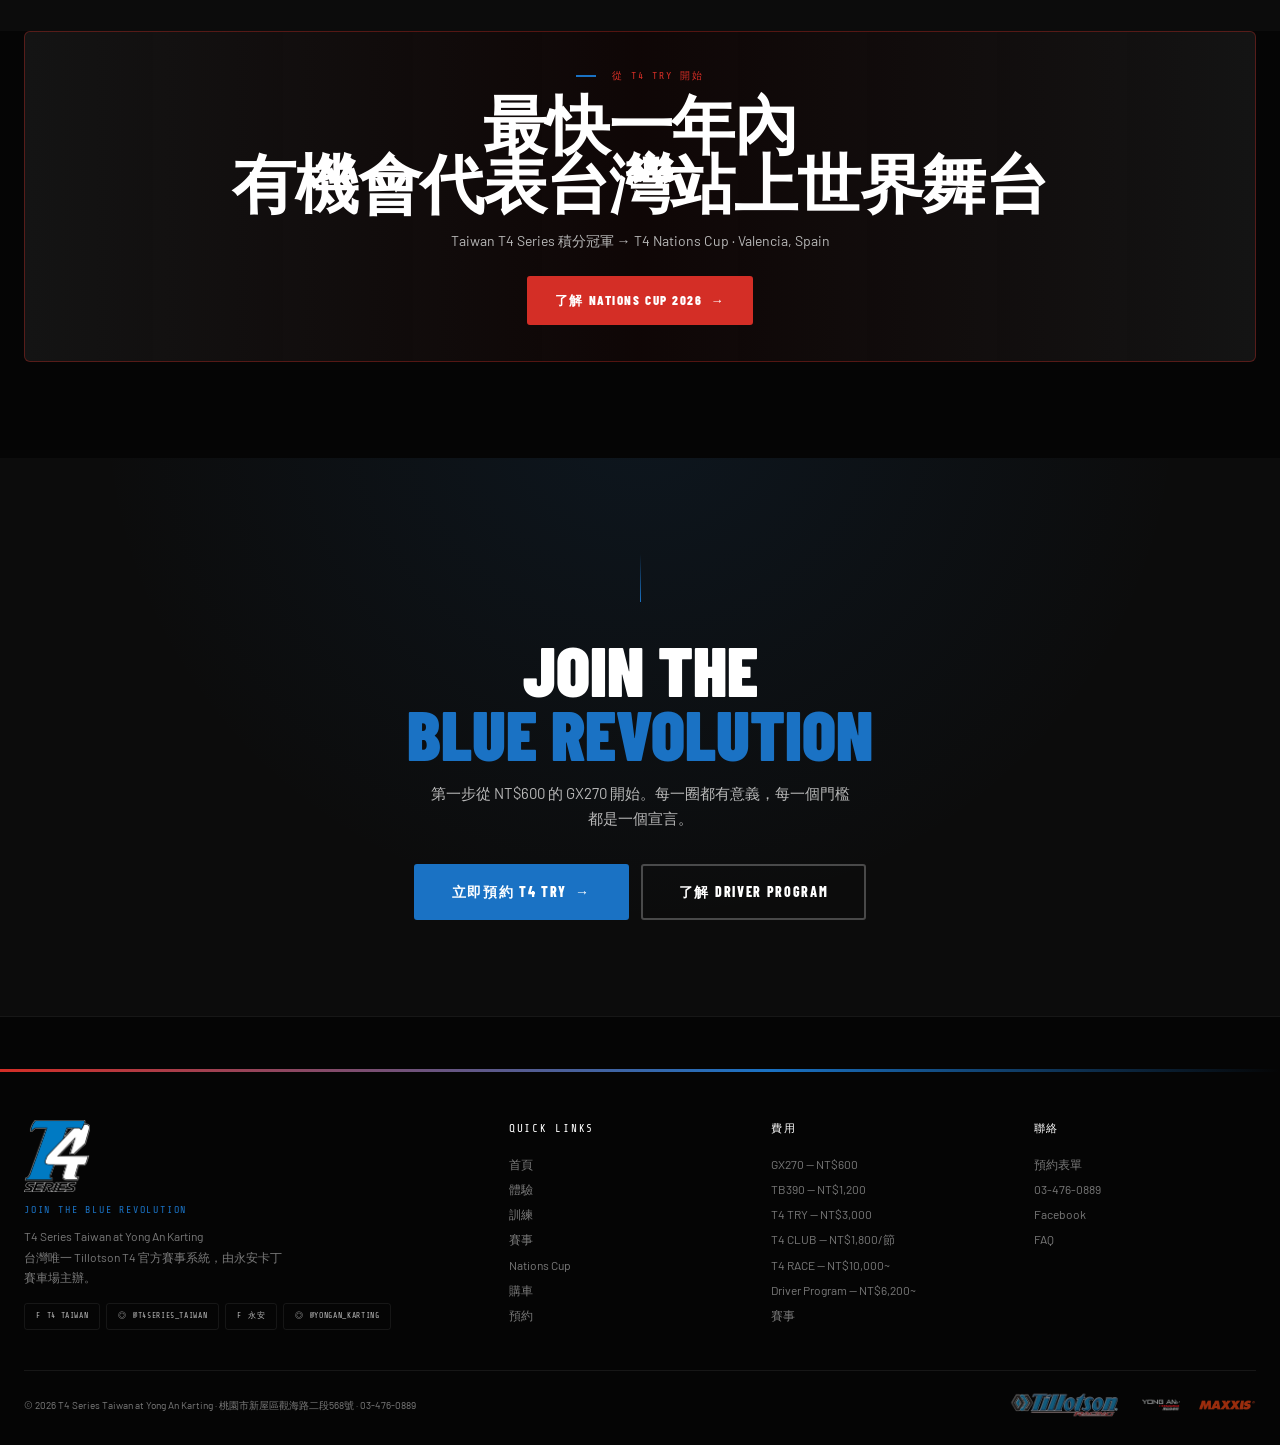
==== commit dc5cafa2: "Update index.html" ====
--- a/index.html
+++ b/index.html
@@ -357,7 +357,7 @@
       <div class="price-card champion reveal" data-delay="160">
         <div class="price-tier">世界盃 · World Stage</div>
         <div class="price-name">Nations Cup</div>
-        <div class="price-desc">台灣年度積分冠軍代表出征，其餘資格車手由永安贊助報名費</div>
+        <div class="price-desc">台灣年度積分冠軍代表出征，其餘資格車手若欲參加 Nations Cup，需自行負擔所有相關費用</div>
         <div class="price-divider"></div>
         <div style="font-family:var(--fd);font-size:28px;font-weight:900;color:var(--red)">Valencia 🇪🇸</div>
         <div class="price-per">Sep 30 – Oct 4 · 2026 · Spain</div>
@@ -426,7 +426,7 @@
       <h2>Join the<br><span class="text-blue">Blue Revolution</span></h2>
       <p>第一步從 NT$600 的 GX270 開始。每一圈都有意義，每一個門檻都是一個宣言。</p>
       <div class="final-cta-btns">
-        <a href="https://forms.gle/rHUpG8XHZ5UAVDtY7" target="_blank" rel="noopener" class="btn btn-primary btn-lg btn-arrow">立即預約 T4 TRY</a>
+        <a href="https://forms.gle/2QpJD7zuLvN4QRmo9" target="_blank" rel="noopener" class="btn btn-primary btn-lg btn-arrow">立即預約 T4 TRY</a>
         <a href="academy.html" class="btn btn-outline btn-lg">了解 Driver Program</a>
       </div>
     </div>
--- a/style.css
+++ b/style.css
@@ -62,7 +62,7 @@
 .navbar.scrolled { background: rgba(5,5,5,.95); backdrop-filter: blur(20px); border-bottom: 1px solid var(--bdr); }
 .nav-inner { display: flex; align-items: center; justify-content: space-between; height: var(--navh); gap: 12px; }
 .nav-logo { display: flex; align-items: center; gap: 10px; flex-shrink: 0; }
-.nav-logo img { height: 72px; width: auto; }
+.nav-logo img { height: 64px; width: auto; }
 .nav-logo-sep { width: 1px; height: 26px; background: rgba(255,255,255,.15); flex-shrink: 0; }
 .nav-logo-host img { height: 70px; width: auto; }
 .nav-links { display: flex; align-items: center; gap: 2px; }
@@ -140,7 +140,7 @@
 .hero-cta { display: flex; gap: 12px; flex-wrap: wrap; animation: fadeUp .8s var(--ease) .8s both; }
 .hero-host { position: absolute; bottom: 32px; right: 28px; z-index: 2; display: flex; align-items: center; gap: 10px; animation: fadeIn 1s ease 1.4s both; }
 .hero-host-label { font-family: var(--fm); font-size: 10px; letter-spacing: .16em; text-transform: uppercase; color: var(--grey); writing-mode: vertical-rl; }
-.hero-host-logo img { height: 40px; width: auto; filter: brightness(.7); transition: filter var(--t); }
+.hero-host-logo img { height: 50px; width: auto; filter: brightness(.7); transition: filter var(--t); }
 .hero-host-logo img:hover { filter: brightness(1); }
 .hero-scroll { position: absolute; bottom: 32px; left: 50%; transform: translateX(-50%); z-index: 2; display: flex; flex-direction: column; align-items: center; gap: 6px; animation: fadeIn 1s ease 1.6s both; }
 .hero-scroll span { font-family: var(--fm); font-size: 8px; letter-spacing: .16em; text-transform: uppercase; color: var(--grey); }
@@ -167,7 +167,7 @@
 .host-band-inner { display: flex; align-items: center; justify-content: space-between; gap: 16px; flex-wrap: wrap; }
 .host-band-left { display: flex; align-items: center; gap: 16px; flex-wrap: wrap; }
 .host-band-tag { font-family: var(--fm); font-size: 10px; letter-spacing: .2em; text-transform: uppercase; color: var(--red); padding: 3px 8px; border: 1px solid var(--bdr-r); border-radius: 2px; }
-.host-band-logo img { height: 44px; width: auto; }
+.host-band-logo img { height: 50px; width: auto; }
 .host-band-info-name { font-family: var(--fd); font-size: 20px; font-weight: 900; text-transform: uppercase; }
 .host-band-info-sub { font-family: var(--fm); font-size: 10px; color: var(--grey-lt); }
 .host-band-info-sub a { color: var(--red); transition: color var(--t); }
@@ -280,13 +280,57 @@
 /* ══════════════════════════════════════
    FINAL CTA
 ══════════════════════════════════════ */
-.final-cta { background: var(--dark); text-align: center; position: relative; overflow: hidden; }
-.final-cta::before { content: ''; position: absolute; inset: 0; background: radial-gradient(ellipse at 50% -10%,rgba(26,114,196,.1),transparent 60%); }
-.final-cta-top { width: 1px; height: 48px; background: linear-gradient(to bottom,transparent,var(--blue)); margin: 0 auto 36px; }
-.final-cta h2 { font-family: var(--fd); font-size: clamp(36px,5.5vw,76px); font-weight: 900; text-transform: uppercase; line-height: .9; margin-bottom: 16px; }
-.final-cta p { font-size: 15px; color: var(--grey-lt); max-width: 420px; margin: 0 auto 32px; line-height: 1.7; }
-.final-cta-btns { display: flex; gap: 12px; justify-content: center; flex-wrap: wrap; }
-
+.final-cta {
+  background: var(--dark);
+  text-align: center;
+  position: relative;
+  overflow: hidden;
+}
+
+.final-cta::before {
+  content: '';
+  position: absolute;
+  inset: 0;
+  background: radial-gradient(ellipse at 50% -10%,rgba(26,114,196,.1),transparent 60%);
+  pointer-events: none;
+}
+
+.final-cta .container,
+.final-cta .reveal {
+  position: relative;
+  z-index: 1;
+}
+
+.final-cta-top {
+  width: 1px;
+  height: 48px;
+  background: linear-gradient(to bottom,transparent,var(--blue));
+  margin: 0 auto 36px;
+}
+
+.final-cta h2 {
+  font-family: var(--fd);
+  font-size: clamp(36px,5.5vw,76px);
+  font-weight: 900;
+  text-transform: uppercase;
+  line-height: .9;
+  margin-bottom: 16px;
+}
+
+.final-cta p {
+  font-size: 15px;
+  color: var(--grey-lt);
+  max-width: 420px;
+  margin: 0 auto 32px;
+  line-height: 1.7;
+}
+
+.final-cta-btns {
+  display: flex;
+  gap: 12px;
+  justify-content: center;
+  flex-wrap: wrap;
+}
 /* ══════════════════════════════════════
    GALLERY (experience page)
 ══════════════════════════════════════ */
